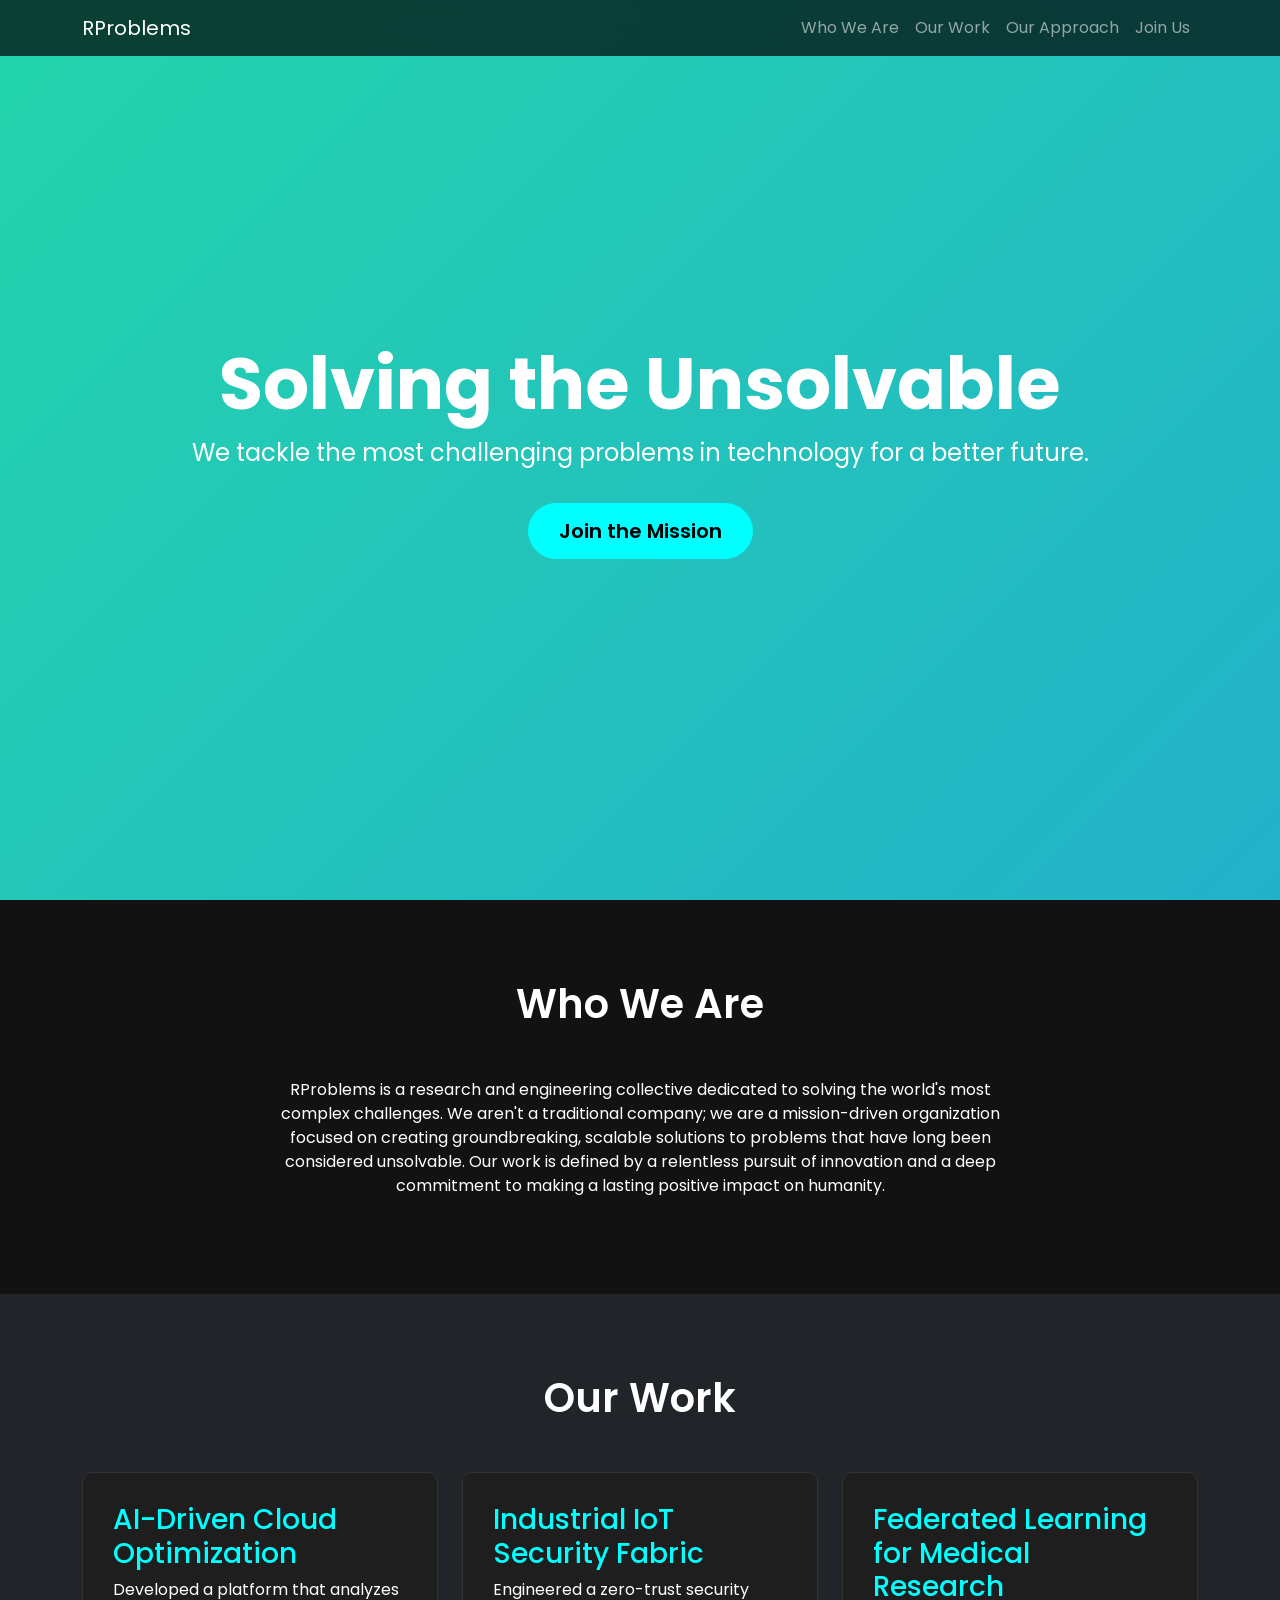
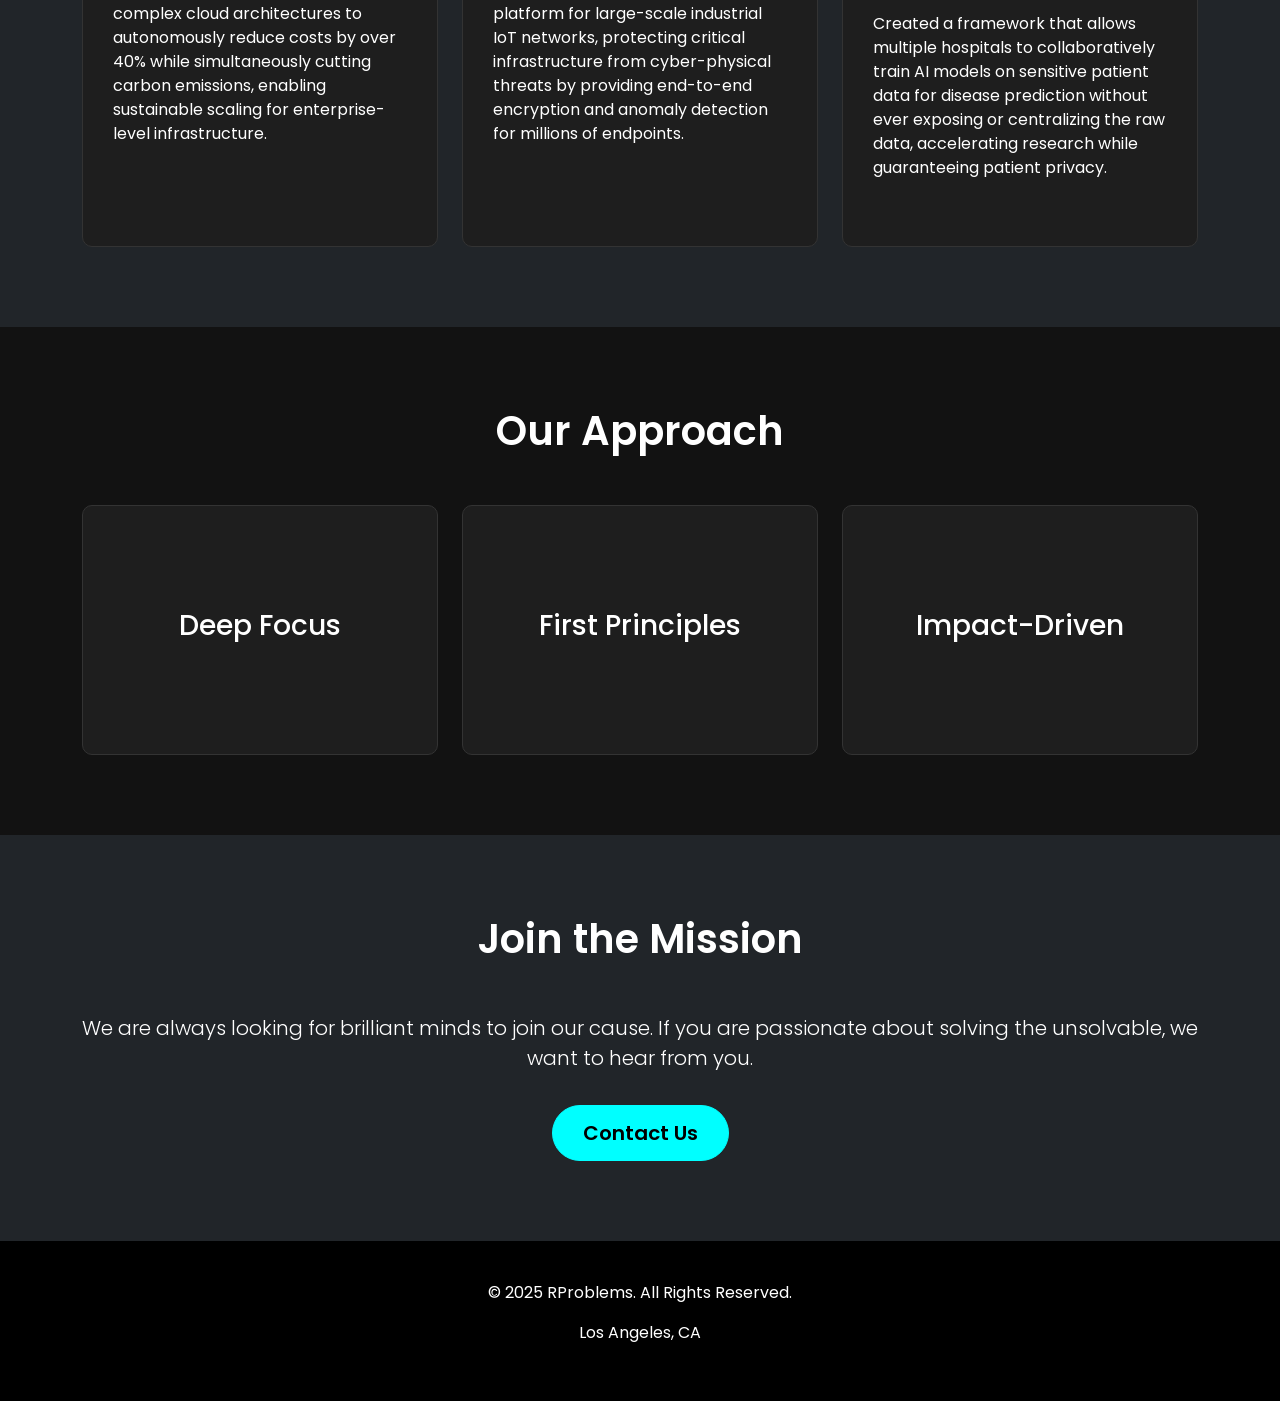
==== index.html @ 7037267c "Update project showcase on homepage with new AI-driven initiatives, replacing previous entries with " ====
<!DOCTYPE html>
<html lang="en">
<head>
    <meta charset="UTF-8">
    <meta name="viewport" content="width=device-width, initial-scale=1.0">
    <title>RProblems - Solving the Unsolvable</title>
    <link href="https://cdn.jsdelivr.net/npm/bootstrap@5.3.0/dist/css/bootstrap.min.css" rel="stylesheet">
    <link href="https://fonts.googleapis.com/css2?family=Poppins:wght@400;600;700&display=swap" rel="stylesheet">
    <style>
        body {
            font-family: 'Poppins', sans-serif;
            background-color: #121212;
            color: #ffffff;
        }
        .navbar {
            background-color: rgba(0, 0, 0, 0.7);
            backdrop-filter: blur(10px);
        }
        .hero {
            background: linear-gradient(-45deg, #ee7752, #e73c7e, #23a6d5, #23d5ab);
            background-size: 400% 400%;
            animation: gradient 15s ease infinite;
            height: 100vh;
            display: flex;
            align-items: center;
            justify-content: center;
            text-align: center;
        }
        .hero h1 {
            font-size: 4.5rem;
            font-weight: 700;
        }
        .hero p {
            font-size: 1.5rem;
        }
        .section {
            padding: 80px 0;
            opacity: 0;
            transform: translateY(50px);
            transition: opacity 0.6s ease-out, transform 0.6s ease-out;
        }
        .section.visible {
            opacity: 1;
            transform: translateY(0);
        }
        .section-title {
            text-align: center;
            margin-bottom: 50px;
            font-size: 2.5rem;
            font-weight: 600;
        }
        .flip-card {
            background-color: transparent;
            perspective: 1000px;
            height: 250px;
        }
        .flip-card-inner {
            position: relative;
            width: 100%;
            height: 100%;
            text-align: center;
            transition: transform 0.6s;
            transform-style: preserve-3d;
        }
        .flip-card:hover .flip-card-inner {
            transform: rotateY(180deg);
        }
        .flip-card-front,
        .flip-card-back {
            position: absolute;
            width: 100%;
            height: 100%;
            -webkit-backface-visibility: hidden;
            backface-visibility: hidden;
            display: flex;
            flex-direction: column;
            justify-content: center;
            align-items: center;
            padding: 20px;
            border-radius: 10px;
        }
        .flip-card-front {
            background-color: #1e1e1e;
            border: 1px solid #333;
        }
        .flip-card-back {
            background-color: #00ffff;
            color: #000;
            transform: rotateY(180deg);
        }
        .project-card {
            background-color: #1e1e1e;
            border: 1px solid #333;
            padding: 30px;
            border-radius: 10px;
            margin-bottom: 20px;
        }
        .project-card h3 {
            color: #00ffff;
        }
        .btn-primary {
            background-color: #00ffff;
            border-color: #00ffff;
            color: #000;
            font-weight: 600;
            padding: 12px 30px;
            border-radius: 50px;
            transition: all 0.3s ease;
        }
        .btn-primary:hover {
            background-color: #00cccc;
            border-color: #00cccc;
            transform: scale(1.05);
        }
        .footer {
            background-color: #000000;
            padding: 40px 0;
            text-align: center;
        }
        @keyframes gradient {
            0% { background-position: 0% 50%; }
            50% { background-position: 100% 50%; }
            100% { background-position: 0% 50%; }
        }
    </style>
</head>
<body>

    <nav class="navbar navbar-expand-lg navbar-dark fixed-top">
        <div class="container">
            <a class="navbar-brand" href="#">RProblems</a>
            <button class="navbar-toggler" type="button" data-bs-toggle="collapse" data-bs-target="#navbarNav">
                <span class="navbar-toggler-icon"></span>
            </button>
            <div class="collapse navbar-collapse" id="navbarNav">
                <ul class="navbar-nav ms-auto">
                    <li class="nav-item"><a class="nav-link" href="#about">Who We Are</a></li>
                    <li class="nav-item"><a class="nav-link" href="#work">Our Work</a></li>
                    <li class="nav-item"><a class="nav-link" href="#approach">Our Approach</a></li>
                    <li class="nav-item"><a class="nav-link" href="#contact">Join Us</a></li>
                </ul>
            </div>
        </div>
    </nav>

    <header class="hero" id="home">
        <div class="container">
            <h1>Solving the Unsolvable</h1>
            <p>We tackle the most challenging problems in technology for a better future.</p>
            <a href="#contact" class="btn btn-primary btn-lg mt-3">Join the Mission</a>
        </div>
    </header>

    <section id="about" class="section">
        <div class="container">
            <h2 class="section-title">Who We Are</h2>
            <div class="row">
                <div class="col-md-8 mx-auto text-center">
                    <p>RProblems is a research and engineering collective dedicated to solving the world's most complex challenges. We aren't a traditional company; we are a mission-driven organization focused on creating groundbreaking, scalable solutions to problems that have long been considered unsolvable. Our work is defined by a relentless pursuit of innovation and a deep commitment to making a lasting positive impact on humanity.</p>
                </div>
            </div>
        </div>
    </section>

    <section id="work" class="section bg-dark">
        <div class="container">
            <h2 class="section-title">Our Work</h2>
            <div class="row">
                <div class="col-md-4">
                    <div class="project-card h-100">
                        <h3>AI-Driven Cloud Optimization</h3>
                        <p>Developed a platform that analyzes complex cloud architectures to autonomously reduce costs by over 40% while simultaneously cutting carbon emissions, enabling sustainable scaling for enterprise-level infrastructure.</p>
                    </div>
                </div>
                <div class="col-md-4">
                    <div class="project-card h-100">
                        <h3>Industrial IoT Security Fabric</h3>
                        <p>Engineered a zero-trust security platform for large-scale industrial IoT networks, protecting critical infrastructure from cyber-physical threats by providing end-to-end encryption and anomaly detection for millions of endpoints.</p>
                    </div>
                </div>
                <div class="col-md-4">
                    <div class="project-card h-100">
                        <h3>Federated Learning for Medical Research</h3>
                        <p>Created a framework that allows multiple hospitals to collaboratively train AI models on sensitive patient data for disease prediction without ever exposing or centralizing the raw data, accelerating research while guaranteeing patient privacy.</p>
                    </div>
                </div>
            </div>
        </div>
    </section>

    <section id="approach" class="section">
        <div class="container">
            <h2 class="section-title">Our Approach</h2>
            <div class="row text-center">
                <div class="col-md-4">
                    <div class="flip-card">
                        <div class="flip-card-inner">
                            <div class="flip-card-front">
                                <h3>Deep Focus</h3>
                            </div>
                            <div class="flip-card-back">
                                <p>We dive deep into a single, complex problem at a time, dedicating our full attention and resources to finding a solution.</p>
                            </div>
                        </div>
                    </div>
                </div>
                <div class="col-md-4">
                    <div class="flip-card">
                        <div class="flip-card-inner">
                            <div class="flip-card-front">
                                <h3>First Principles</h3>
                            </div>
                            <div class="flip-card-back">
                                <p>We deconstruct problems to their fundamental truths and re-examine them from the ground up, enabling radical new solutions.</p>
                            </div>
                        </div>
                    </div>
                </div>
                <div class="col-md-4">
                    <div class="flip-card">
                        <div class="flip-card-inner">
                            <div class="flip-card-front">
                                <h3>Impact-Driven</h3>
                            </div>
                            <div class="flip-card-back">
                                <p>Our success is measured by the impact we have. We are committed to creating technologies that will shape the future for the better.</p>
                            </div>
                        </div>
                    </div>
                </div>
            </div>
        </div>
    </section>

    <section id="contact" class="section bg-dark">
        <div class="container text-center">
            <h2 class="section-title">Join the Mission</h2>
            <p class="lead">We are always looking for brilliant minds to join our cause. If you are passionate about solving the unsolvable, we want to hear from you.</p>
            <a href="mailto:mission@rproblems.com" class="btn btn-primary btn-lg mt-3">Contact Us</a>
        </div>
    </section>

    <footer class="footer">
        <div class="container">
            <p>&copy; 2025 RProblems. All Rights Reserved.</p>
            <p>Los Angeles, CA</p>
        </div>
    </footer>

    <script src="https://cdn.jsdelivr.net/npm/bootstrap@5.3.0/dist/js/bootstrap.bundle.min.js"></script>
    <script>
        const sections = document.querySelectorAll('.section');
        const observer = new IntersectionObserver(entries => {
            entries.forEach(entry => {
                if (entry.isIntersecting) {
                    entry.target.classList.add('visible');
                }
            });
        }, { threshold: 0.1 });
        sections.forEach(section => {
            observer.observe(section);
        });
    </script>
</body>
</html>
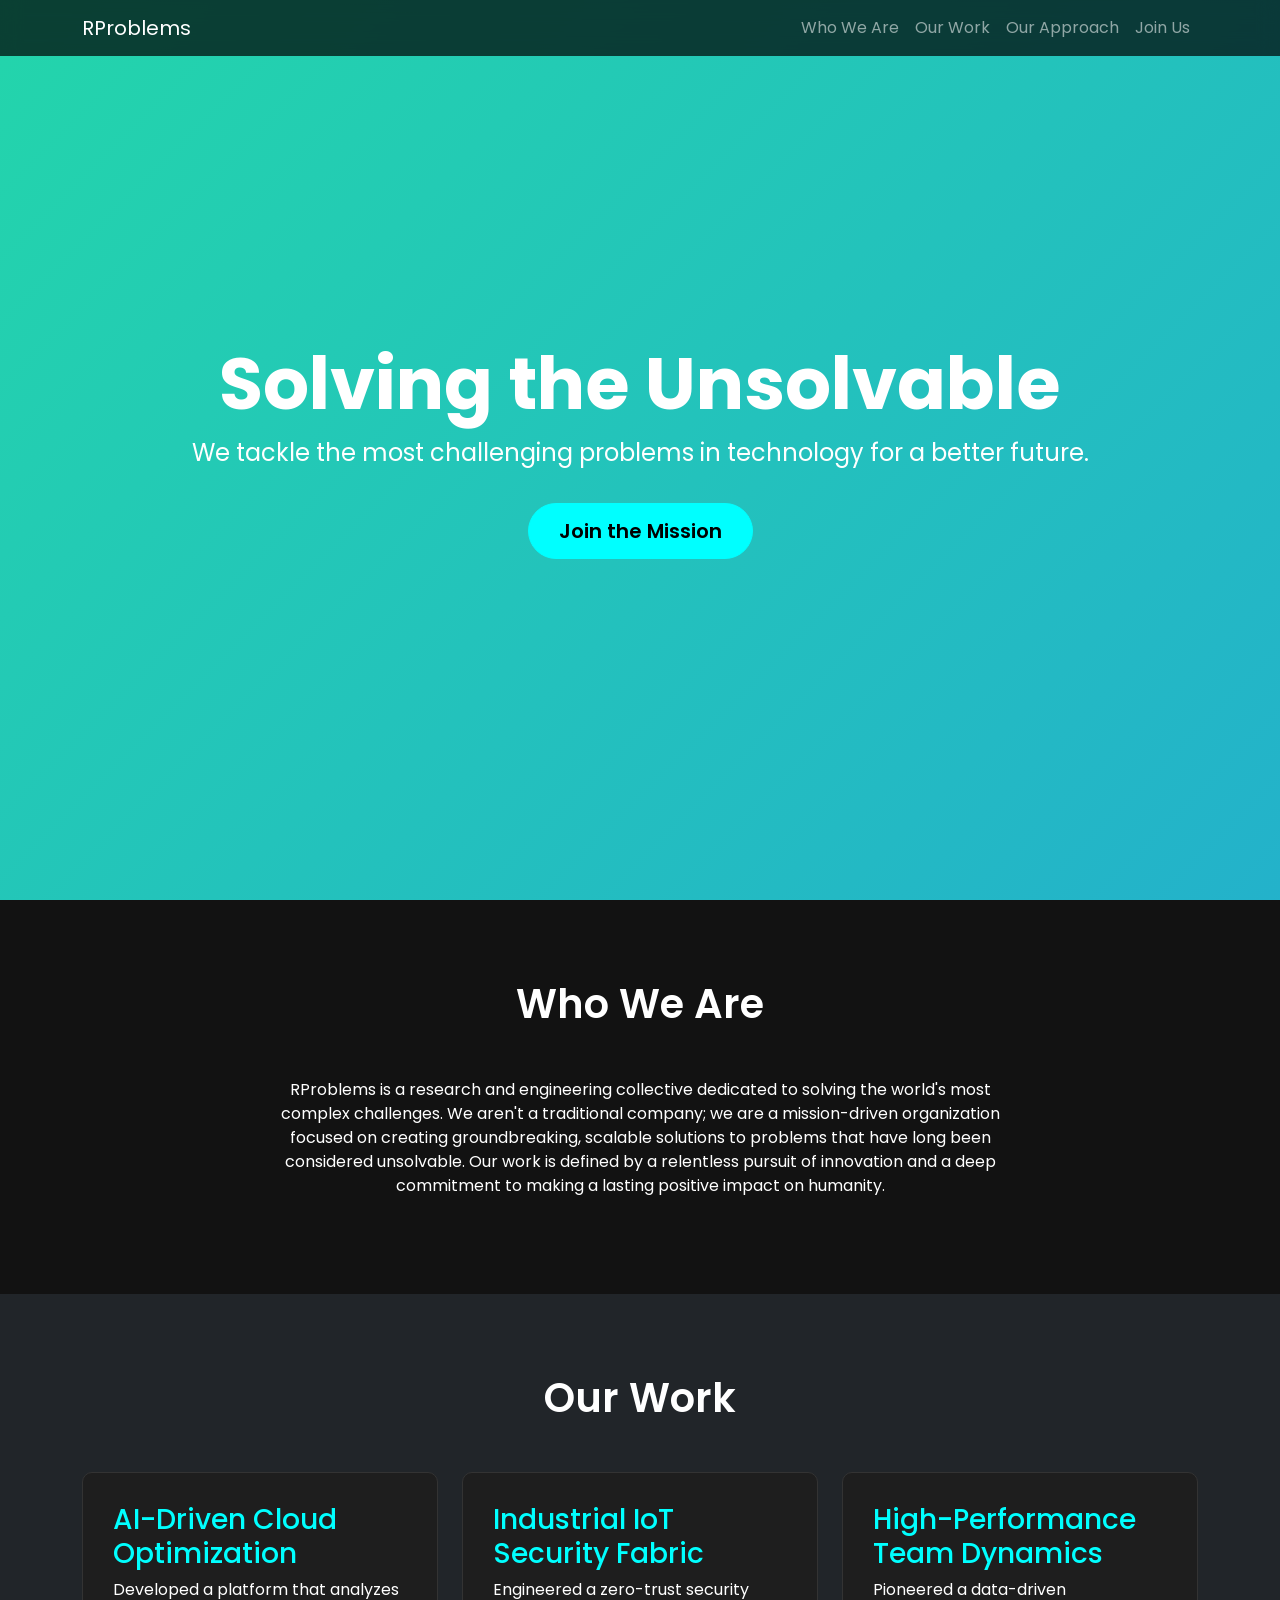
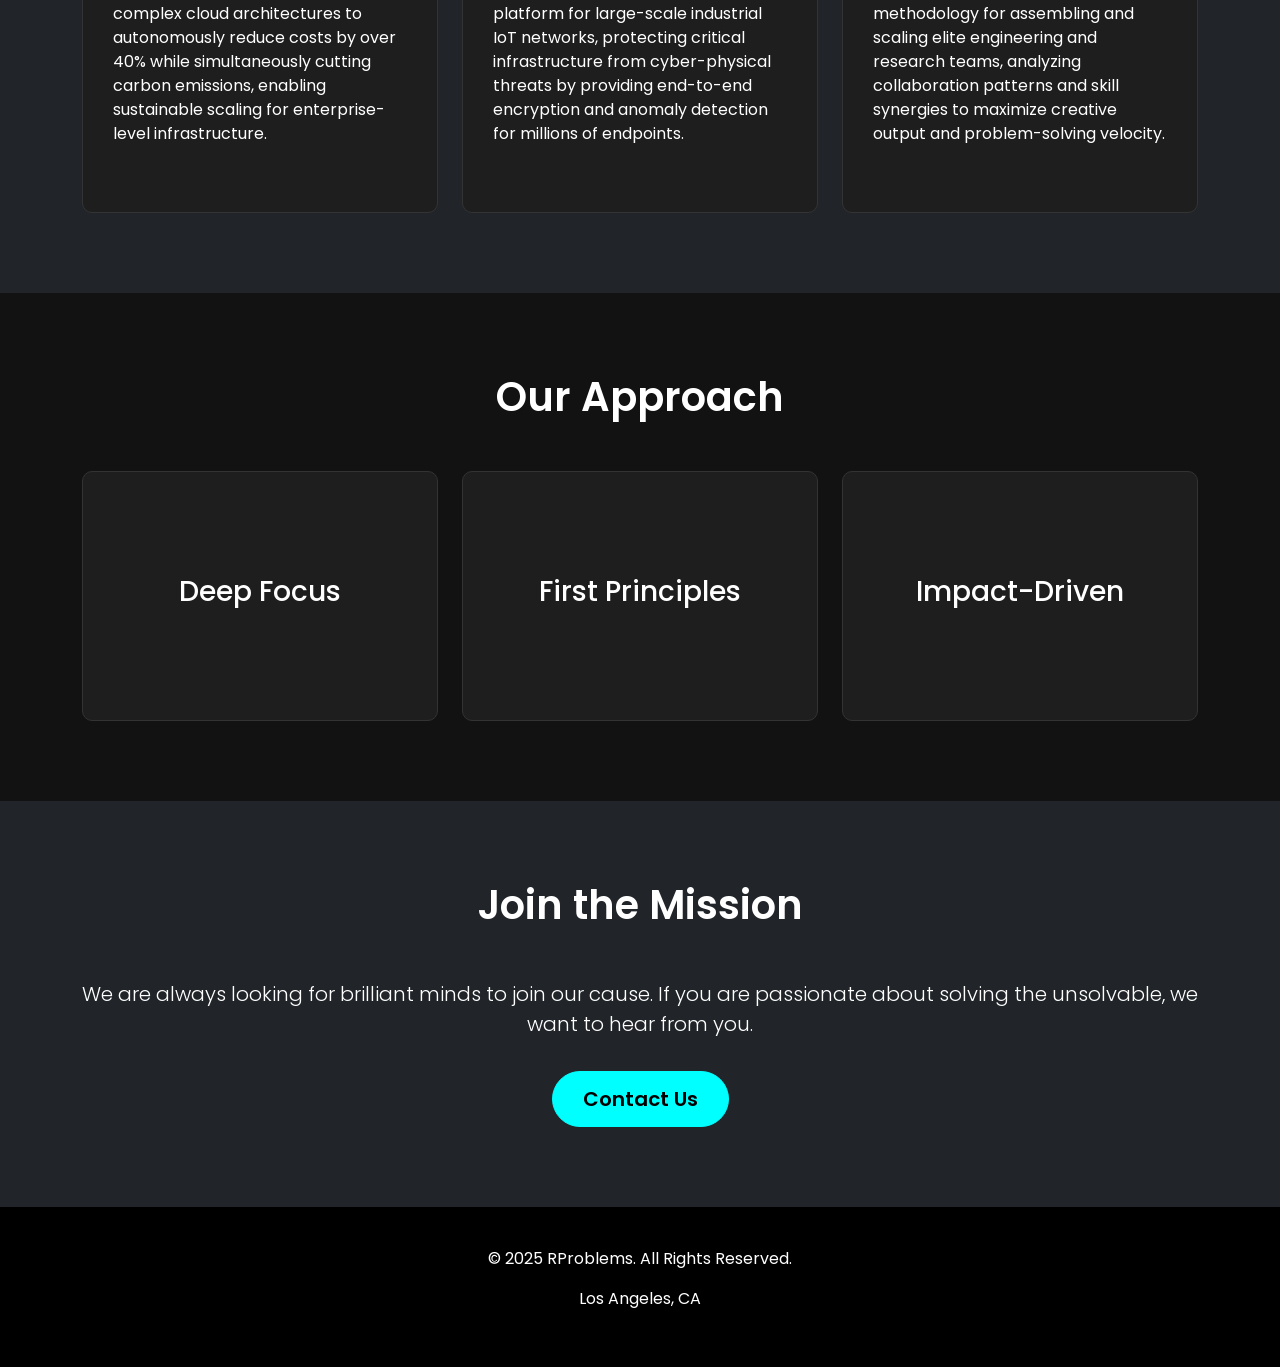
==== commit 29af473b: "Enhance mobile responsiveness of the homepage with new media queries and update project showcase to " ====
--- a/index.html
+++ b/index.html
@@ -122,6 +122,24 @@
             50% { background-position: 100% 50%; }
             100% { background-position: 0% 50%; }
         }
+        @media (max-width: 768px) {
+            .hero {
+                height: auto;
+                padding: 100px 0;
+            }
+            .hero h1 {
+                font-size: 2.8rem;
+            }
+            .hero p {
+                font-size: 1.2rem;
+            }
+            .section {
+                padding: 60px 0;
+            }
+            .flip-card {
+                margin-bottom: 30px;
+            }
+        }
     </style>
 </head>
 <body>
@@ -180,8 +198,8 @@
                 </div>
                 <div class="col-md-4">
                     <div class="project-card h-100">
-                        <h3>Federated Learning for Medical Research</h3>
-                        <p>Created a framework that allows multiple hospitals to collaboratively train AI models on sensitive patient data for disease prediction without ever exposing or centralizing the raw data, accelerating research while guaranteeing patient privacy.</p>
+                        <h3>High-Performance Team Dynamics</h3>
+                        <p>Pioneered a data-driven methodology for assembling and scaling elite engineering and research teams, analyzing collaboration patterns and skill synergies to maximize creative output and problem-solving velocity.</p>
                     </div>
                 </div>
             </div>
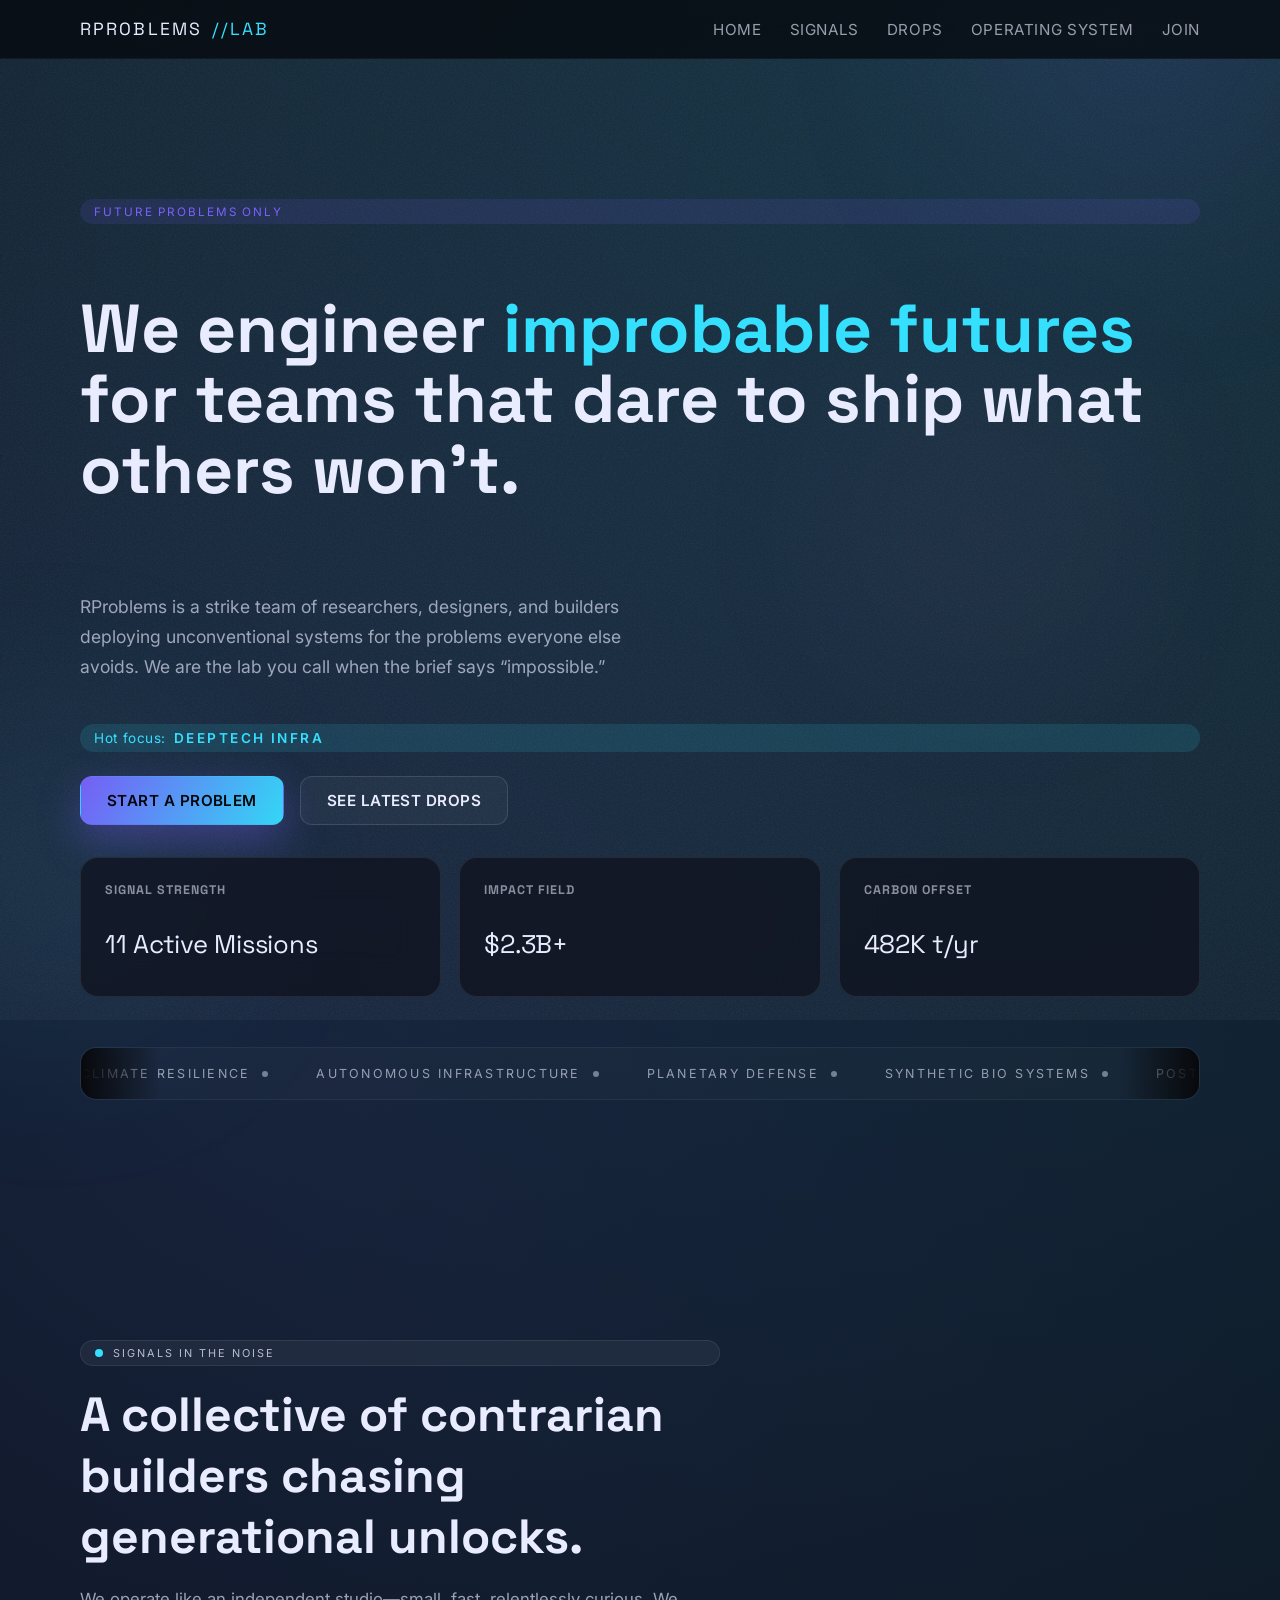
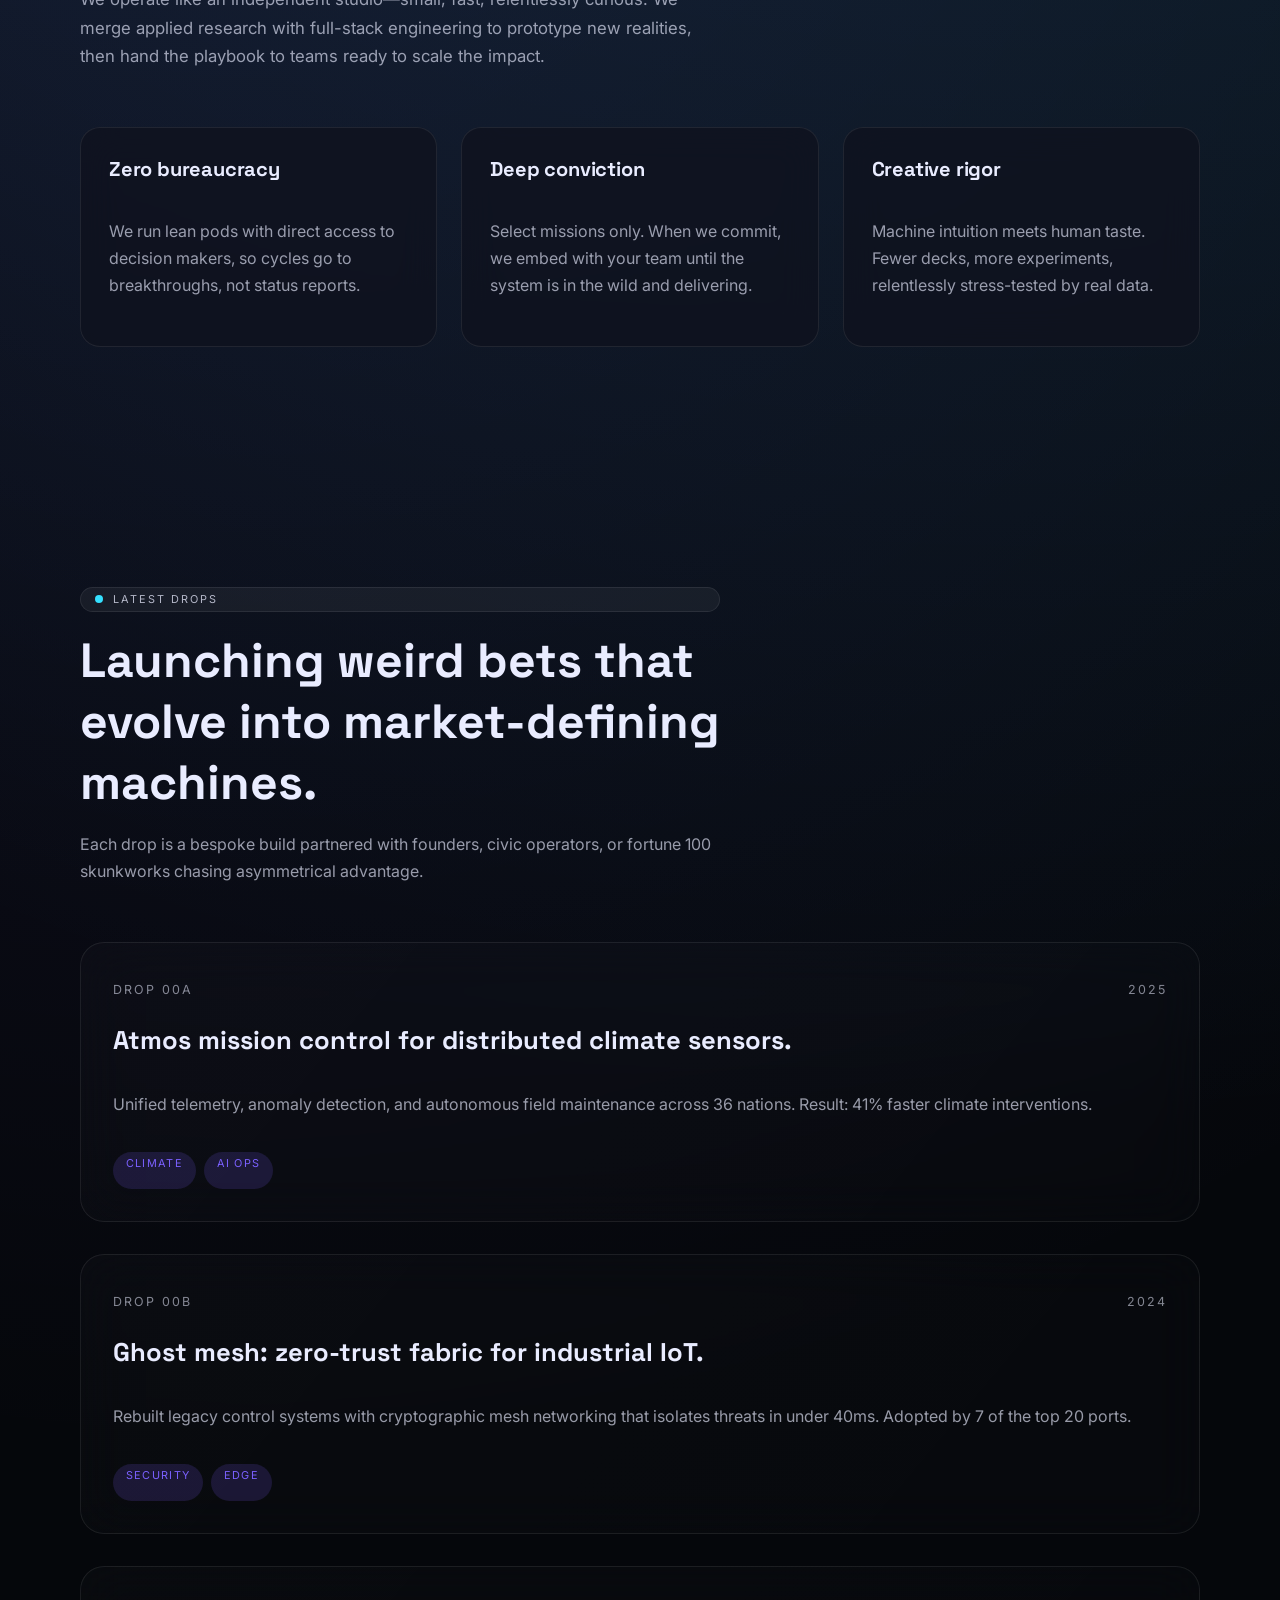
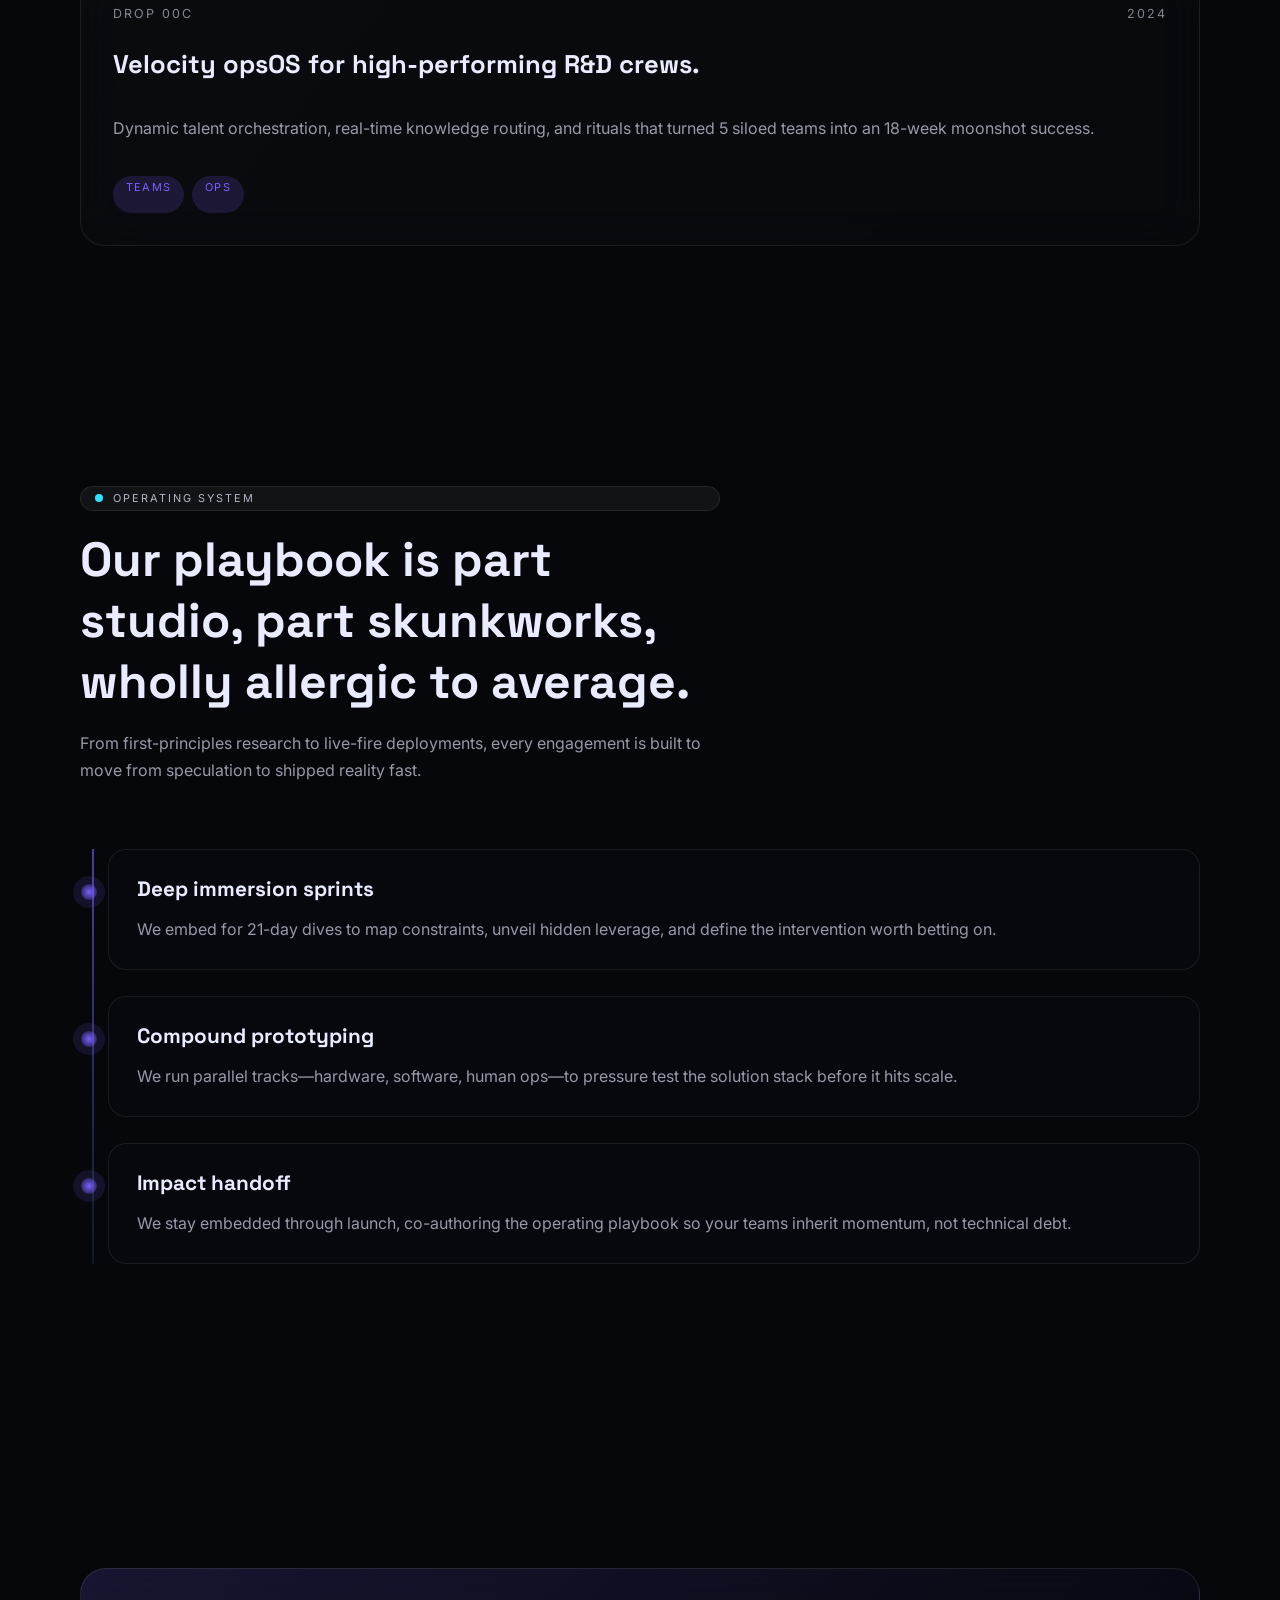
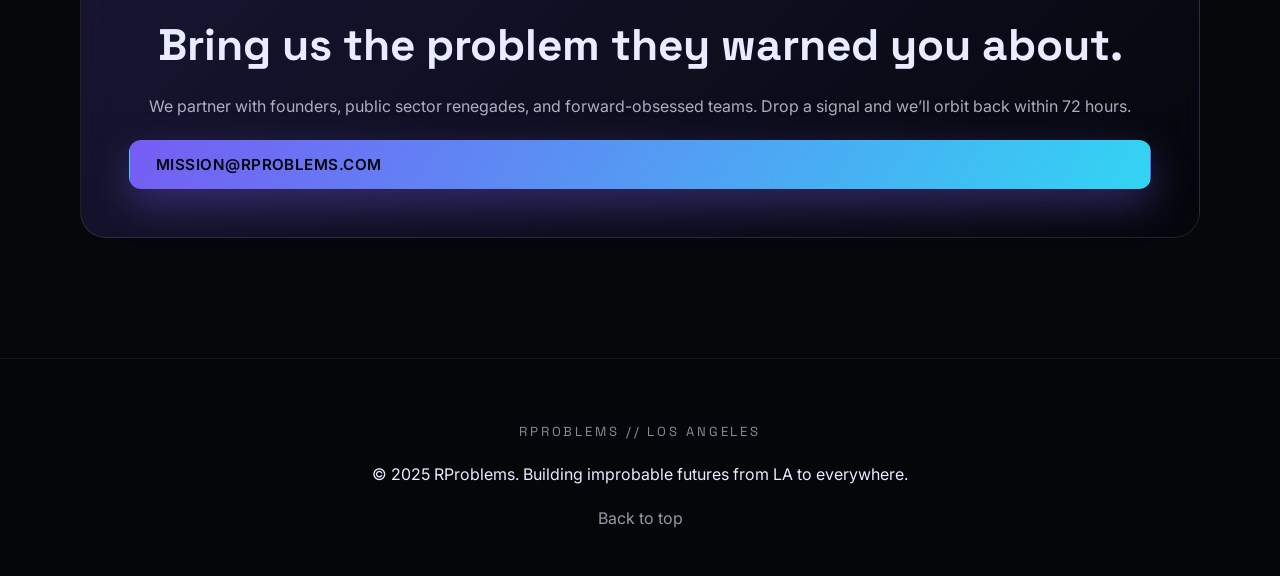
==== commit cc0dd6d3: ":rocket: :rocket: :rocket:" ====
--- a/index.html
+++ b/index.html
@@ -3,281 +3,961 @@
 <head>
     <meta charset="UTF-8">
     <meta name="viewport" content="width=device-width, initial-scale=1.0">
-    <title>RProblems - Solving the Unsolvable</title>
-    <link href="https://cdn.jsdelivr.net/npm/bootstrap@5.3.0/dist/css/bootstrap.min.css" rel="stylesheet">
-    <link href="https://fonts.googleapis.com/css2?family=Poppins:wght@400;600;700&display=swap" rel="stylesheet">
+    <title>RProblems // Future Lab</title>
+    <meta name="theme-color" content="#08090c">
+    <link rel="preconnect" href="https://fonts.googleapis.com">
+    <link rel="preconnect" href="https://fonts.gstatic.com" crossorigin>
+    <link href="https://fonts.googleapis.com/css2?family=Inter:wght@300;400;500;600&family=Space+Grotesk:wght@500;600;700&display=swap" rel="stylesheet">
     <style>
+        :root {
+            --bg: #05070b;
+            --bg-alt: #08090c;
+            --surface: rgba(15, 18, 30, 0.75);
+            --surface-strong: rgba(18, 21, 35, 0.92);
+            --border: rgba(255, 255, 255, 0.08);
+            --accent: #7b61ff;
+            --accent-soft: rgba(123, 97, 255, 0.12);
+            --accent-2: #35e0ff;
+            --accent-3: #ff6bcb;
+            --text: #e9ecff;
+            --text-dim: rgba(233, 236, 255, 0.64);
+            --noise: url("data:image/svg+xml,%3Csvg xmlns='http://www.w3.org/2000/svg' width='200' height='200' viewBox='0 0 200 200'%3E%3Cfilter id='noiseFilter'%3E%3CfeTurbulence type='fractalNoise' baseFrequency='0.65' numOctaves='3' stitchTiles='stitch'/%3E%3C/filter%3E%3Crect width='100%25' height='100%25' filter='url(%23noiseFilter)' opacity='0.08'/%3E%3C/svg%3E");
+        }
+
+        * {
+            box-sizing: border-box;
+        }
+
         body {
-            font-family: 'Poppins', sans-serif;
-            background-color: #121212;
-            color: #ffffff;
-        }
-        .navbar {
-            background-color: rgba(0, 0, 0, 0.7);
-            backdrop-filter: blur(10px);
-        }
+            margin: 0;
+            font-family: 'Inter', system-ui, -apple-system, BlinkMacSystemFont, sans-serif;
+            background: radial-gradient(circle at 20% 20%, rgba(123, 97, 255, 0.12), transparent 45%),
+                        radial-gradient(circle at 80% 0%, rgba(53, 224, 255, 0.18), transparent 50%),
+                        var(--bg);
+            color: var(--text);
+            min-height: 100vh;
+            position: relative;
+            overflow-x: hidden;
+        }
+
+        body::before {
+            content: '';
+            position: fixed;
+            inset: -120px;
+            background: var(--noise);
+            pointer-events: none;
+            mix-blend-mode: screen;
+            z-index: -1;
+        }
+
+        .ambient {
+            position: fixed;
+            filter: blur(120px);
+            opacity: 0.6;
+            z-index: -2;
+        }
+
+        .ambient:nth-child(1) {
+            width: 40vw;
+            height: 40vw;
+            background: radial-gradient(circle, rgba(123, 97, 255, 0.4), transparent 60%);
+            top: -18vw;
+            right: -10vw;
+        }
+
+        .ambient:nth-child(2) {
+            width: 32vw;
+            height: 32vw;
+            background: radial-gradient(circle, rgba(53, 224, 255, 0.35), transparent 60%);
+            bottom: -14vw;
+            left: -12vw;
+        }
+
+        .ambient:nth-child(3) {
+            width: 26vw;
+            height: 26vw;
+            background: radial-gradient(circle, rgba(255, 107, 203, 0.28), transparent 60%);
+            top: 40vh;
+            right: 10vw;
+        }
+
+        a {
+            color: inherit;
+            text-decoration: none;
+        }
+
+        .container {
+            width: min(1120px, 92%);
+            margin: 0 auto;
+        }
+
+        .nav {
+            position: sticky;
+            top: 0;
+            z-index: 20;
+            backdrop-filter: blur(24px);
+            background: rgba(5, 7, 11, 0.75);
+            border-bottom: 1px solid rgba(255, 255, 255, 0.04);
+        }
+
+        .nav-inner {
+            display: flex;
+            align-items: center;
+            justify-content: space-between;
+            gap: 16px;
+            padding: 18px 0;
+        }
+
+        .nav-brand {
+            font-family: 'Space Grotesk', sans-serif;
+            font-size: 1.1rem;
+            letter-spacing: 0.12em;
+            text-transform: uppercase;
+            display: flex;
+            align-items: center;
+            gap: 0.6rem;
+        }
+
+        .nav-brand span {
+            color: var(--accent-2);
+        }
+
+        .nav-menu {
+            display: flex;
+            align-items: center;
+            gap: 28px;
+        }
+
+        .nav-link {
+            font-size: 0.95rem;
+            color: var(--text-dim);
+            letter-spacing: 0.04em;
+            text-transform: uppercase;
+            transition: color 0.3s ease;
+        }
+
+        .nav-link:hover {
+            color: var(--text);
+        }
+
+        .nav-toggle {
+            display: none;
+            width: 42px;
+            height: 42px;
+            border: 1px solid rgba(255, 255, 255, 0.08);
+            background: radial-gradient(circle at top, rgba(123, 97, 255, 0.25), rgba(5, 7, 11, 0.85));
+            border-radius: 12px;
+            color: var(--text);
+            align-items: center;
+            justify-content: center;
+            cursor: pointer;
+        }
+
+        .chip {
+            display: inline-flex;
+            align-items: center;
+            gap: 6px;
+            border-radius: 999px;
+            padding: 0.35rem 0.9rem;
+            background: rgba(123, 97, 255, 0.12);
+            color: var(--accent);
+            text-transform: uppercase;
+            font-size: 0.73rem;
+            letter-spacing: 0.16em;
+        }
+
         .hero {
-            background: linear-gradient(-45deg, #ee7752, #e73c7e, #23a6d5, #23d5ab);
-            background-size: 400% 400%;
-            animation: gradient 15s ease infinite;
-            height: 100vh;
+            padding: 140px 0 120px;
+            position: relative;
+        }
+
+        .hero-grid {
+            display: grid;
+            grid-template-columns: minmax(0, 1fr);
+            gap: 32px;
+        }
+
+        .hero-primary {
+            display: grid;
+            gap: 24px;
+        }
+
+        .hero-title {
+            font-family: 'Space Grotesk', sans-serif;
+            font-size: clamp(2.8rem, 3.8vw + 1.2rem, 5rem);
+            font-weight: 700;
+            line-height: 1.04;
+        }
+
+        .hero-title span {
+            color: var(--accent-2);
+        }
+
+        .hero-subtitle {
+            font-size: 1.1rem;
+            max-width: 560px;
+            color: var(--text-dim);
+            line-height: 1.7;
+        }
+
+        .hero-dynamic {
+            display: inline-flex;
+            align-items: center;
+            gap: 0.5rem;
+            padding: 0.4rem 0.9rem;
+            border-radius: 999px;
+            background: rgba(53, 224, 255, 0.12);
+            color: var(--accent-2);
+            font-size: 0.85rem;
+            letter-spacing: 0.04em;
+        }
+
+        #hero-rotate {
+            font-weight: 600;
+            text-transform: uppercase;
+            letter-spacing: 0.18em;
+            transition: opacity 0.32s ease;
+        }
+
+        .hero-cta {
             display: flex;
             align-items: center;
-            justify-content: center;
+            gap: 16px;
+            flex-wrap: wrap;
+        }
+
+        .btn {
+            display: inline-flex;
+            align-items: center;
+            gap: 10px;
+            border-radius: 12px;
+            padding: 14px 26px;
+            font-size: 0.95rem;
+            font-weight: 600;
+            letter-spacing: 0.03em;
+            transition: transform 0.3s ease, box-shadow 0.3s ease, border-color 0.3s ease, background 0.3s ease;
+            border: 1px solid transparent;
+            cursor: pointer;
+            text-transform: uppercase;
+        }
+
+        .btn-primary {
+            background: linear-gradient(120deg, rgba(123, 97, 255, 0.95), rgba(53, 224, 255, 0.95));
+            color: #05070b;
+            box-shadow: 0 15px 40px rgba(123, 97, 255, 0.35);
+        }
+
+        .btn-primary:hover {
+            transform: translateY(-2px) scale(1.01);
+            box-shadow: 0 22px 46px rgba(123, 97, 255, 0.45);
+        }
+
+        .btn-ghost {
+            background: rgba(255, 255, 255, 0.04);
+            border-color: rgba(255, 255, 255, 0.12);
+            color: var(--text);
+        }
+
+        .btn-ghost:hover {
+            border-color: rgba(53, 224, 255, 0.6);
+            color: var(--accent-2);
+            transform: translateY(-1px);
+        }
+
+        .hero-meta {
+            display: grid;
+            grid-template-columns: repeat(auto-fit, minmax(180px, 1fr));
+            gap: 18px;
+        }
+
+        .hero-card {
+            background: var(--surface);
+            border: 1px solid var(--border);
+            padding: 24px;
+            border-radius: 18px;
+            backdrop-filter: blur(20px);
+            min-height: 140px;
+            display: grid;
+            gap: 18px;
+            transition: transform 0.35s ease, border-color 0.35s ease;
+        }
+
+        .hero-card:hover {
+            transform: translateY(-6px);
+            border-color: rgba(123, 97, 255, 0.45);
+        }
+
+        .hero-card h4 {
+            margin: 0;
+            font-family: 'Space Grotesk', sans-serif;
+            letter-spacing: 0.08em;
+            text-transform: uppercase;
+            font-size: 0.78rem;
+            color: rgba(233, 236, 255, 0.56);
+        }
+
+        .hero-card p {
+            margin: 0;
+            font-size: 1.6rem;
+            font-family: 'Space Grotesk', sans-serif;
+            color: var(--text);
+            letter-spacing: -0.01em;
+        }
+
+        .ticker {
+            margin-top: 50px;
+            border-radius: 16px;
+            border: 1px solid rgba(255, 255, 255, 0.05);
+            overflow: hidden;
+            position: relative;
+            background: rgba(255, 255, 255, 0.02);
+        }
+
+        .ticker::before,
+        .ticker::after {
+            content: '';
+            position: absolute;
+            top: 0;
+            bottom: 0;
+            width: 80px;
+            z-index: 2;
+        }
+
+        .ticker::before {
+            left: 0;
+            background: linear-gradient(90deg, var(--bg-alt), rgba(8, 9, 12, 0));
+        }
+
+        .ticker::after {
+            right: 0;
+            background: linear-gradient(-90deg, var(--bg-alt), rgba(8, 9, 12, 0));
+        }
+
+        .ticker-track {
+            display: flex;
+            gap: 48px;
+            width: max-content;
+            padding: 18px 0;
+            animation: ticker 26s linear infinite;
+        }
+
+        .ticker-item {
+            display: inline-flex;
+            align-items: center;
+            gap: 12px;
+            text-transform: uppercase;
+            letter-spacing: 0.18em;
+            font-size: 0.78rem;
+            color: rgba(233, 236, 255, 0.6);
+        }
+
+        .ticker-item span {
+            width: 6px;
+            height: 6px;
+            border-radius: 50%;
+            background: rgba(233, 236, 255, 0.45);
+        }
+
+        section {
+            padding: 120px 0;
+            position: relative;
+        }
+
+        .section-header {
+            max-width: 640px;
+            display: grid;
+            gap: 18px;
+        }
+
+        .section-header h2 {
+            font-family: 'Space Grotesk', sans-serif;
+            font-size: clamp(2rem, 2.5vw + 1rem, 3.1rem);
+            margin: 0;
+        }
+
+        .section-header p {
+            margin: 0;
+            color: var(--text-dim);
+            line-height: 1.7;
+        }
+
+        .grid {
+            display: grid;
+            gap: 24px;
+            margin-top: 56px;
+        }
+
+        .grid-3 {
+            grid-template-columns: repeat(auto-fit, minmax(220px, 1fr));
+        }
+
+        .glass-card {
+            background: var(--surface);
+            border: 1px solid var(--border);
+            border-radius: 20px;
+            padding: 28px;
+            display: grid;
+            gap: 18px;
+            min-height: 220px;
+            transition: transform 0.3s ease, border-color 0.3s ease, background 0.3s ease;
+            backdrop-filter: blur(18px);
+            position: relative;
+            overflow: hidden;
+        }
+
+        .glass-card::after {
+            content: '';
+            position: absolute;
+            inset: 0;
+            background: radial-gradient(circle at top right, rgba(123, 97, 255, 0.22), transparent 55%);
+            opacity: 0;
+            transition: opacity 0.35s ease;
+        }
+
+        .glass-card:hover {
+            transform: translateY(-8px);
+            border-color: rgba(123, 97, 255, 0.45);
+            background: var(--surface-strong);
+        }
+
+        .glass-card:hover::after {
+            opacity: 1;
+        }
+
+        .card-title {
+            font-family: 'Space Grotesk', sans-serif;
+            font-size: 1.25rem;
+            margin: 0;
+            letter-spacing: -0.01em;
+        }
+
+        .card-body {
+            color: var(--text-dim);
+            line-height: 1.7;
+            margin: 0;
+        }
+
+        .pill {
+            display: inline-flex;
+            align-items: center;
+            gap: 10px;
+            background: rgba(255, 255, 255, 0.05);
+            border: 1px solid rgba(255, 255, 255, 0.08);
+            border-radius: 999px;
+            padding: 0.3rem 0.9rem;
+            color: rgba(233, 236, 255, 0.75);
+            text-transform: uppercase;
+            font-size: 0.68rem;
+            letter-spacing: 0.18em;
+        }
+
+        .pill::before {
+            content: '';
+            width: 8px;
+            height: 8px;
+            border-radius: 50%;
+            background: var(--accent-2);
+        }
+
+        .signal-text {
+            font-size: 1.05rem;
+            line-height: 1.8;
+            color: var(--text-dim);
+        }
+
+        .drops-grid {
+            position: relative;
+            gap: 32px;
+        }
+
+        .drop-card {
+            padding: 32px;
+            border-radius: 24px;
+            border: 1px solid rgba(255, 255, 255, 0.08);
+            background: linear-gradient(130deg, rgba(255, 255, 255, 0.02), rgba(255, 255, 255, 0.01));
+            backdrop-filter: blur(24px);
+            display: grid;
+            gap: 20px;
+            min-height: 280px;
+            position: relative;
+            overflow: hidden;
+            transition: transform 0.35s ease, border-color 0.35s ease;
+        }
+
+        .drop-card::after {
+            content: '';
+            position: absolute;
+            inset: 0;
+            background: radial-gradient(circle at 80% 0%, rgba(53, 224, 255, 0.25), transparent 60%);
+            opacity: 0;
+            transition: opacity 0.35s ease;
+        }
+
+        .drop-card:hover {
+            transform: translateY(-10px);
+            border-color: rgba(53, 224, 255, 0.45);
+        }
+
+        .drop-card:hover::after {
+            opacity: 1;
+        }
+
+        .drop-meta {
+            display: flex;
+            align-items: center;
+            justify-content: space-between;
+            font-size: 0.78rem;
+            text-transform: uppercase;
+            letter-spacing: 0.16em;
+            color: rgba(233, 236, 255, 0.55);
+        }
+
+        .drop-title {
+            font-family: 'Space Grotesk', sans-serif;
+            font-size: 1.6rem;
+            margin: 0;
+        }
+
+        .drop-body {
+            margin: 0;
+            color: var(--text-dim);
+            line-height: 1.75;
+        }
+
+        .drop-tags {
+            display: flex;
+            flex-wrap: wrap;
+            gap: 8px;
+        }
+
+        .drop-tag {
+            background: rgba(123, 97, 255, 0.16);
+            color: var(--accent);
+            border-radius: 999px;
+            padding: 0.25rem 0.8rem;
+            font-size: 0.68rem;
+            letter-spacing: 0.12em;
+            text-transform: uppercase;
+        }
+
+        .os-wrapper {
+            margin-top: 64px;
+            display: grid;
+            gap: 32px;
+        }
+
+        .timeline {
+            position: relative;
+            padding-left: 28px;
+            display: grid;
+            gap: 26px;
+        }
+
+        .timeline::before {
+            content: '';
+            position: absolute;
+            left: 12px;
+            top: 0;
+            bottom: 0;
+            width: 2px;
+            background: linear-gradient(to bottom, rgba(123, 97, 255, 0.6), rgba(53, 224, 255, 0.1));
+        }
+
+        .timeline-item {
+            position: relative;
+            padding: 26px 28px;
+            border-radius: 18px;
+            border: 1px solid rgba(255, 255, 255, 0.08);
+            background: rgba(8, 10, 16, 0.72);
+            backdrop-filter: blur(20px);
+            display: grid;
+            gap: 14px;
+            transition: transform 0.3s ease, border-color 0.3s ease;
+        }
+
+        .timeline-item:hover {
+            transform: translateX(6px);
+            border-color: rgba(123, 97, 255, 0.42);
+        }
+
+        .timeline-item::before {
+            content: '';
+            position: absolute;
+            left: -28px;
+            top: 34px;
+            width: 16px;
+            height: 16px;
+            border-radius: 50%;
+            background: radial-gradient(circle, rgba(123, 97, 255, 1), rgba(123, 97, 255, 0.1));
+            box-shadow: 0 0 0 8px rgba(123, 97, 255, 0.12);
+        }
+
+        .timeline-item h3 {
+            margin: 0;
+            font-family: 'Space Grotesk', sans-serif;
+            font-size: 1.3rem;
+        }
+
+        .timeline-item p {
+            margin: 0;
+            color: var(--text-dim);
+            line-height: 1.7;
+        }
+
+        .contact-card {
+            margin-top: 64px;
+            border-radius: 26px;
+            border: 1px solid rgba(255, 255, 255, 0.1);
+            padding: clamp(28px, 6vw, 48px);
+            background: linear-gradient(135deg, rgba(123, 97, 255, 0.16), rgba(5, 7, 11, 0.92));
+            display: grid;
+            gap: 20px;
             text-align: center;
-        }
-        .hero h1 {
-            font-size: 4.5rem;
-            font-weight: 700;
-        }
-        .hero p {
-            font-size: 1.5rem;
-        }
-        .section {
-            padding: 80px 0;
+            backdrop-filter: blur(18px);
+        }
+
+        .contact-card h3 {
+            margin: 0;
+            font-family: 'Space Grotesk', sans-serif;
+            font-size: clamp(2rem, 2.2vw + 1rem, 3rem);
+        }
+
+        .contact-card p {
+            margin: 0;
+            color: rgba(233, 236, 255, 0.72);
+            line-height: 1.7;
+        }
+
+        .footer {
+            padding: 64px 0 48px;
+            border-top: 1px solid rgba(255, 255, 255, 0.06);
+            background: rgba(5, 7, 11, 0.85);
+        }
+
+        .footer-grid {
+            display: grid;
+            gap: 24px;
+            text-align: center;
+        }
+
+        .footer-brand {
+            font-family: 'Space Grotesk', sans-serif;
+            letter-spacing: 0.22em;
+            text-transform: uppercase;
+            font-size: 0.82rem;
+            color: rgba(233, 236, 255, 0.58);
+        }
+
+        .footer a {
+            color: rgba(233, 236, 255, 0.64);
+        }
+
+        .footer a:hover {
+            color: var(--accent-2);
+        }
+
+        .section-animate {
             opacity: 0;
-            transform: translateY(50px);
-            transition: opacity 0.6s ease-out, transform 0.6s ease-out;
-        }
-        .section.visible {
+            transform: translateY(40px);
+            transition: opacity 0.8s ease, transform 0.8s ease;
+        }
+
+        .section-animate.is-visible {
             opacity: 1;
             transform: translateY(0);
         }
-        .section-title {
-            text-align: center;
-            margin-bottom: 50px;
-            font-size: 2.5rem;
-            font-weight: 600;
-        }
-        .flip-card {
-            background-color: transparent;
-            perspective: 1000px;
-            height: 250px;
-        }
-        .flip-card-inner {
-            position: relative;
-            width: 100%;
-            height: 100%;
-            text-align: center;
-            transition: transform 0.6s;
-            transform-style: preserve-3d;
-        }
-        .flip-card:hover .flip-card-inner {
-            transform: rotateY(180deg);
-        }
-        .flip-card-front,
-        .flip-card-back {
-            position: absolute;
-            width: 100%;
-            height: 100%;
-            -webkit-backface-visibility: hidden;
-            backface-visibility: hidden;
-            display: flex;
-            flex-direction: column;
-            justify-content: center;
-            align-items: center;
-            padding: 20px;
-            border-radius: 10px;
-        }
-        .flip-card-front {
-            background-color: #1e1e1e;
-            border: 1px solid #333;
-        }
-        .flip-card-back {
-            background-color: #00ffff;
-            color: #000;
-            transform: rotateY(180deg);
-        }
-        .project-card {
-            background-color: #1e1e1e;
-            border: 1px solid #333;
-            padding: 30px;
-            border-radius: 10px;
-            margin-bottom: 20px;
-        }
-        .project-card h3 {
-            color: #00ffff;
-        }
-        .btn-primary {
-            background-color: #00ffff;
-            border-color: #00ffff;
-            color: #000;
-            font-weight: 600;
-            padding: 12px 30px;
-            border-radius: 50px;
-            transition: all 0.3s ease;
-        }
-        .btn-primary:hover {
-            background-color: #00cccc;
-            border-color: #00cccc;
-            transform: scale(1.05);
-        }
-        .footer {
-            background-color: #000000;
-            padding: 40px 0;
-            text-align: center;
-        }
-        @keyframes gradient {
-            0% { background-position: 0% 50%; }
-            50% { background-position: 100% 50%; }
-            100% { background-position: 0% 50%; }
-        }
-        @media (max-width: 768px) {
+
+        @keyframes ticker {
+            from {
+                transform: translateX(0);
+            }
+            to {
+                transform: translateX(-50%);
+            }
+        }
+
+        @media (max-width: 920px) {
+            .nav-menu {
+                position: absolute;
+                inset: 74px 0 auto 0;
+                background: rgba(5, 7, 11, 0.95);
+                display: grid;
+                padding: 18px;
+                gap: 18px;
+                border-bottom: 1px solid rgba(255, 255, 255, 0.05);
+                transform: translateY(-20px);
+                opacity: 0;
+                pointer-events: none;
+                transition: opacity 0.3s ease, transform 0.3s ease;
+            }
+
+            .nav-menu.open {
+                opacity: 1;
+                transform: translateY(0);
+                pointer-events: all;
+            }
+
+            .nav-toggle {
+                display: inline-flex;
+            }
+
             .hero {
-                height: auto;
+                padding: 120px 0 100px;
+            }
+        }
+
+        @media (max-width: 640px) {
+            .hero-meta {
+                grid-template-columns: 1fr;
+            }
+
+            section {
                 padding: 100px 0;
             }
-            .hero h1 {
-                font-size: 2.8rem;
-            }
-            .hero p {
-                font-size: 1.2rem;
-            }
-            .section {
-                padding: 60px 0;
-            }
-            .flip-card {
-                margin-bottom: 30px;
+
+            .ticker-track {
+                animation-duration: 18s;
             }
         }
     </style>
 </head>
 <body>
-
-    <nav class="navbar navbar-expand-lg navbar-dark fixed-top">
-        <div class="container">
-            <a class="navbar-brand" href="#">RProblems</a>
-            <button class="navbar-toggler" type="button" data-bs-toggle="collapse" data-bs-target="#navbarNav">
-                <span class="navbar-toggler-icon"></span>
+    <div class="ambient"></div>
+    <div class="ambient"></div>
+    <div class="ambient"></div>
+
+    <nav class="nav">
+        <div class="container nav-inner">
+            <a href="#home" class="nav-brand">RProblems <span>//Lab</span></a>
+            <button class="nav-toggle" type="button" aria-label="Toggle navigation" aria-expanded="false">
+                <svg width="20" height="20" viewBox="0 0 24 24" fill="none" stroke="currentColor" stroke-width="1.6" stroke-linecap="round" stroke-linejoin="round">
+                    <line x1="3" y1="6" x2="21" y2="6"></line>
+                    <line x1="7" y1="12" x2="21" y2="12"></line>
+                    <line x1="3" y1="18" x2="21" y2="18"></line>
+                </svg>
             </button>
-            <div class="collapse navbar-collapse" id="navbarNav">
-                <ul class="navbar-nav ms-auto">
-                    <li class="nav-item"><a class="nav-link" href="#about">Who We Are</a></li>
-                    <li class="nav-item"><a class="nav-link" href="#work">Our Work</a></li>
-                    <li class="nav-item"><a class="nav-link" href="#approach">Our Approach</a></li>
-                    <li class="nav-item"><a class="nav-link" href="#contact">Join Us</a></li>
-                </ul>
+            <div class="nav-menu" id="nav-menu">
+                <a class="nav-link" href="#home">Home</a>
+                <a class="nav-link" href="#signals">Signals</a>
+                <a class="nav-link" href="#drops">Drops</a>
+                <a class="nav-link" href="#os">Operating System</a>
+                <a class="nav-link" href="#contact">Join</a>
             </div>
         </div>
     </nav>
 
     <header class="hero" id="home">
-        <div class="container">
-            <h1>Solving the Unsolvable</h1>
-            <p>We tackle the most challenging problems in technology for a better future.</p>
-            <a href="#contact" class="btn btn-primary btn-lg mt-3">Join the Mission</a>
+        <div class="container hero-grid">
+            <div class="hero-primary section-animate">
+                <span class="chip">Future problems only</span>
+                <h1 class="hero-title">We engineer <span>improbable futures</span> for teams that dare to ship what others won’t.</h1>
+                <p class="hero-subtitle">RProblems is a strike team of researchers, designers, and builders deploying unconventional systems for the problems everyone else avoids. We are the lab you call when the brief says “impossible.”</p>
+                <div class="hero-dynamic">
+                    Hot focus:
+                    <span id="hero-rotate">Urban Systems</span>
+                </div>
+                <div class="hero-cta">
+                    <a class="btn btn-primary" href="#contact">Start a Problem</a>
+                    <a class="btn btn-ghost" href="#drops">See Latest Drops</a>
+                </div>
+            </div>
+
+            <div class="hero-meta section-animate">
+                <div class="hero-card">
+                    <h4>Signal Strength</h4>
+                    <p>11 Active Missions</p>
+                </div>
+                <div class="hero-card">
+                    <h4>Impact Field</h4>
+                    <p>$2.3B+</p>
+                </div>
+                <div class="hero-card">
+                    <h4>Carbon Offset</h4>
+                    <p>482K t/yr</p>
+                </div>
+            </div>
+        </div>
+
+        <div class="container ticker section-animate">
+            <div class="ticker-track">
+                <div class="ticker-item"> Climate Resilience <span></span></div>
+                <div class="ticker-item"> Autonomous Infrastructure <span></span></div>
+                <div class="ticker-item"> Planetary Defense <span></span></div>
+                <div class="ticker-item"> Synthetic Bio Systems <span></span></div>
+                <div class="ticker-item"> Post-Cloud Compute <span></span></div>
+                <div class="ticker-item"> Zero Trust Everything <span></span></div>
+                <div class="ticker-item"> High Velocity Teams <span></span></div>
+                <div class="ticker-item"> Climate Resilience <span></span></div>
+                <div class="ticker-item"> Autonomous Infrastructure <span></span></div>
+                <div class="ticker-item"> Planetary Defense <span></span></div>
+            </div>
         </div>
     </header>
 
-    <section id="about" class="section">
-        <div class="container">
-            <h2 class="section-title">Who We Are</h2>
-            <div class="row">
-                <div class="col-md-8 mx-auto text-center">
-                    <p>RProblems is a research and engineering collective dedicated to solving the world's most complex challenges. We aren't a traditional company; we are a mission-driven organization focused on creating groundbreaking, scalable solutions to problems that have long been considered unsolvable. Our work is defined by a relentless pursuit of innovation and a deep commitment to making a lasting positive impact on humanity.</p>
+    <section id="signals">
+        <div class="container section-animate">
+            <div class="section-header">
+                <span class="pill">Signals in the noise</span>
+                <h2>A collective of contrarian builders chasing generational unlocks.</h2>
+                <p class="signal-text">We operate like an independent studio—small, fast, relentlessly curious. We merge applied research with full-stack engineering to prototype new realities, then hand the playbook to teams ready to scale the impact.</p>
+            </div>
+
+            <div class="grid grid-3">
+                <div class="glass-card">
+                    <h3 class="card-title">Zero bureaucracy</h3>
+                    <p class="card-body">We run lean pods with direct access to decision makers, so cycles go to breakthroughs, not status reports.</p>
+                </div>
+                <div class="glass-card">
+                    <h3 class="card-title">Deep conviction</h3>
+                    <p class="card-body">Select missions only. When we commit, we embed with your team until the system is in the wild and delivering.</p>
+                </div>
+                <div class="glass-card">
+                    <h3 class="card-title">Creative rigor</h3>
+                    <p class="card-body">Machine intuition meets human taste. Fewer decks, more experiments, relentlessly stress-tested by real data.</p>
                 </div>
             </div>
         </div>
     </section>
 
-    <section id="work" class="section bg-dark">
-        <div class="container">
-            <h2 class="section-title">Our Work</h2>
-            <div class="row">
-                <div class="col-md-4">
-                    <div class="project-card h-100">
-                        <h3>AI-Driven Cloud Optimization</h3>
-                        <p>Developed a platform that analyzes complex cloud architectures to autonomously reduce costs by over 40% while simultaneously cutting carbon emissions, enabling sustainable scaling for enterprise-level infrastructure.</p>
+    <section id="drops">
+        <div class="container section-animate">
+            <div class="section-header">
+                <span class="pill">Latest drops</span>
+                <h2>Launching weird bets that evolve into market-defining machines.</h2>
+                <p>Each drop is a bespoke build partnered with founders, civic operators, or fortune 100 skunkworks chasing asymmetrical advantage.</p>
+            </div>
+
+            <div class="grid drops-grid">
+                <article class="drop-card">
+                    <div class="drop-meta">
+                        <span>Drop 00A</span>
+                        <span>2025</span>
+                    </div>
+                    <h3 class="drop-title">Atmos mission control for distributed climate sensors.</h3>
+                    <p class="drop-body">Unified telemetry, anomaly detection, and autonomous field maintenance across 36 nations. Result: 41% faster climate interventions.</p>
+                    <div class="drop-tags">
+                        <span class="drop-tag">climate</span>
+                        <span class="drop-tag">ai ops</span>
+                    </div>
+                </article>
+
+                <article class="drop-card">
+                    <div class="drop-meta">
+                        <span>Drop 00B</span>
+                        <span>2024</span>
+                    </div>
+                    <h3 class="drop-title">Ghost mesh: zero-trust fabric for industrial IoT.</h3>
+                    <p class="drop-body">Rebuilt legacy control systems with cryptographic mesh networking that isolates threats in under 40ms. Adopted by 7 of the top 20 ports.</p>
+                    <div class="drop-tags">
+                        <span class="drop-tag">security</span>
+                        <span class="drop-tag">edge</span>
+                    </div>
+                </article>
+
+                <article class="drop-card">
+                    <div class="drop-meta">
+                        <span>Drop 00C</span>
+                        <span>2024</span>
+                    </div>
+                    <h3 class="drop-title">Velocity opsOS for high-performing R&amp;D crews.</h3>
+                    <p class="drop-body">Dynamic talent orchestration, real-time knowledge routing, and rituals that turned 5 siloed teams into an 18-week moonshot success.</p>
+                    <div class="drop-tags">
+                        <span class="drop-tag">teams</span>
+                        <span class="drop-tag">ops</span>
+                    </div>
+                </article>
+            </div>
+        </div>
+    </section>
+
+    <section id="os">
+        <div class="container section-animate">
+            <div class="section-header">
+                <span class="pill">Operating system</span>
+                <h2>Our playbook is part studio, part skunkworks, wholly allergic to average.</h2>
+                <p>From first-principles research to live-fire deployments, every engagement is built to move from speculation to shipped reality fast.</p>
+            </div>
+
+            <div class="os-wrapper">
+                <div class="timeline">
+                    <div class="timeline-item">
+                        <h3>Deep immersion sprints</h3>
+                        <p>We embed for 21-day dives to map constraints, unveil hidden leverage, and define the intervention worth betting on.</p>
+                    </div>
+                    <div class="timeline-item">
+                        <h3>Compound prototyping</h3>
+                        <p>We run parallel tracks—hardware, software, human ops—to pressure test the solution stack before it hits scale.</p>
+                    </div>
+                    <div class="timeline-item">
+                        <h3>Impact handoff</h3>
+                        <p>We stay embedded through launch, co-authoring the operating playbook so your teams inherit momentum, not technical debt.</p>
                     </div>
                 </div>
-                <div class="col-md-4">
-                    <div class="project-card h-100">
-                        <h3>Industrial IoT Security Fabric</h3>
-                        <p>Engineered a zero-trust security platform for large-scale industrial IoT networks, protecting critical infrastructure from cyber-physical threats by providing end-to-end encryption and anomaly detection for millions of endpoints.</p>
-                    </div>
-                </div>
-                <div class="col-md-4">
-                    <div class="project-card h-100">
-                        <h3>High-Performance Team Dynamics</h3>
-                        <p>Pioneered a data-driven methodology for assembling and scaling elite engineering and research teams, analyzing collaboration patterns and skill synergies to maximize creative output and problem-solving velocity.</p>
-                    </div>
-                </div>
             </div>
         </div>
     </section>
 
-    <section id="approach" class="section">
-        <div class="container">
-            <h2 class="section-title">Our Approach</h2>
-            <div class="row text-center">
-                <div class="col-md-4">
-                    <div class="flip-card">
-                        <div class="flip-card-inner">
-                            <div class="flip-card-front">
-                                <h3>Deep Focus</h3>
-                            </div>
-                            <div class="flip-card-back">
-                                <p>We dive deep into a single, complex problem at a time, dedicating our full attention and resources to finding a solution.</p>
-                            </div>
-                        </div>
-                    </div>
-                </div>
-                <div class="col-md-4">
-                    <div class="flip-card">
-                        <div class="flip-card-inner">
-                            <div class="flip-card-front">
-                                <h3>First Principles</h3>
-                            </div>
-                            <div class="flip-card-back">
-                                <p>We deconstruct problems to their fundamental truths and re-examine them from the ground up, enabling radical new solutions.</p>
-                            </div>
-                        </div>
-                    </div>
-                </div>
-                <div class="col-md-4">
-                    <div class="flip-card">
-                        <div class="flip-card-inner">
-                            <div class="flip-card-front">
-                                <h3>Impact-Driven</h3>
-                            </div>
-                            <div class="flip-card-back">
-                                <p>Our success is measured by the impact we have. We are committed to creating technologies that will shape the future for the better.</p>
-                            </div>
-                        </div>
-                    </div>
-                </div>
+    <section id="contact">
+        <div class="container section-animate">
+            <div class="contact-card">
+                <h3>Bring us the problem they warned you about.</h3>
+                <p>We partner with founders, public sector renegades, and forward-obsessed teams. Drop a signal and we’ll orbit back within 72 hours.</p>
+                <a class="btn btn-primary" href="mailto:mission@rproblems.com">mission@rproblems.com</a>
             </div>
         </div>
     </section>
 
-    <section id="contact" class="section bg-dark">
-        <div class="container text-center">
-            <h2 class="section-title">Join the Mission</h2>
-            <p class="lead">We are always looking for brilliant minds to join our cause. If you are passionate about solving the unsolvable, we want to hear from you.</p>
-            <a href="mailto:mission@rproblems.com" class="btn btn-primary btn-lg mt-3">Contact Us</a>
-        </div>
-    </section>
-
     <footer class="footer">
-        <div class="container">
-            <p>&copy; 2025 RProblems. All Rights Reserved.</p>
-            <p>Los Angeles, CA</p>
+        <div class="container footer-grid">
+            <span class="footer-brand">RProblems // Los Angeles</span>
+            <span>© 2025 RProblems. Building improbable futures from LA to everywhere.</span>
+            <a href="#home">Back to top</a>
         </div>
     </footer>
 
-    <script src="https://cdn.jsdelivr.net/npm/bootstrap@5.3.0/dist/js/bootstrap.bundle.min.js"></script>
     <script>
-        const sections = document.querySelectorAll('.section');
+        const toggler = document.querySelector('.nav-toggle');
+        const menu = document.getElementById('nav-menu');
+        const dynamicWords = ['Urban Systems', 'Deeptech Infra', 'Earth Ops', 'Defense Tech', 'Climate Resilience'];
+        const rotateTarget = document.getElementById('hero-rotate');
+        let index = 0;
+
+        if (toggler && menu) {
+            toggler.addEventListener('click', () => {
+                const state = menu.classList.toggle('open');
+                toggler.setAttribute('aria-expanded', state.toString());
+            });
+
+            menu.querySelectorAll('.nav-link').forEach(link => {
+                link.addEventListener('click', () => {
+                    menu.classList.remove('open');
+                    toggler.setAttribute('aria-expanded', 'false');
+                });
+            });
+        }
+
+        if (rotateTarget) {
+            setInterval(() => {
+                index = (index + 1) % dynamicWords.length;
+                rotateTarget.style.opacity = '0';
+                setTimeout(() => {
+                    rotateTarget.textContent = dynamicWords[index];
+                    rotateTarget.style.opacity = '1';
+                }, 220);
+            }, 2600);
+        }
+
+        const animatedSections = document.querySelectorAll('.section-animate');
         const observer = new IntersectionObserver(entries => {
             entries.forEach(entry => {
                 if (entry.isIntersecting) {
-                    entry.target.classList.add('visible');
+                    entry.target.classList.add('is-visible');
+                    observer.unobserve(entry.target);
                 }
             });
-        }, { threshold: 0.1 });
-        sections.forEach(section => {
-            observer.observe(section);
-        });
+        }, { threshold: 0.2 });
+
+        animatedSections.forEach(section => observer.observe(section));
     </script>
 </body>
-</html>+</html>
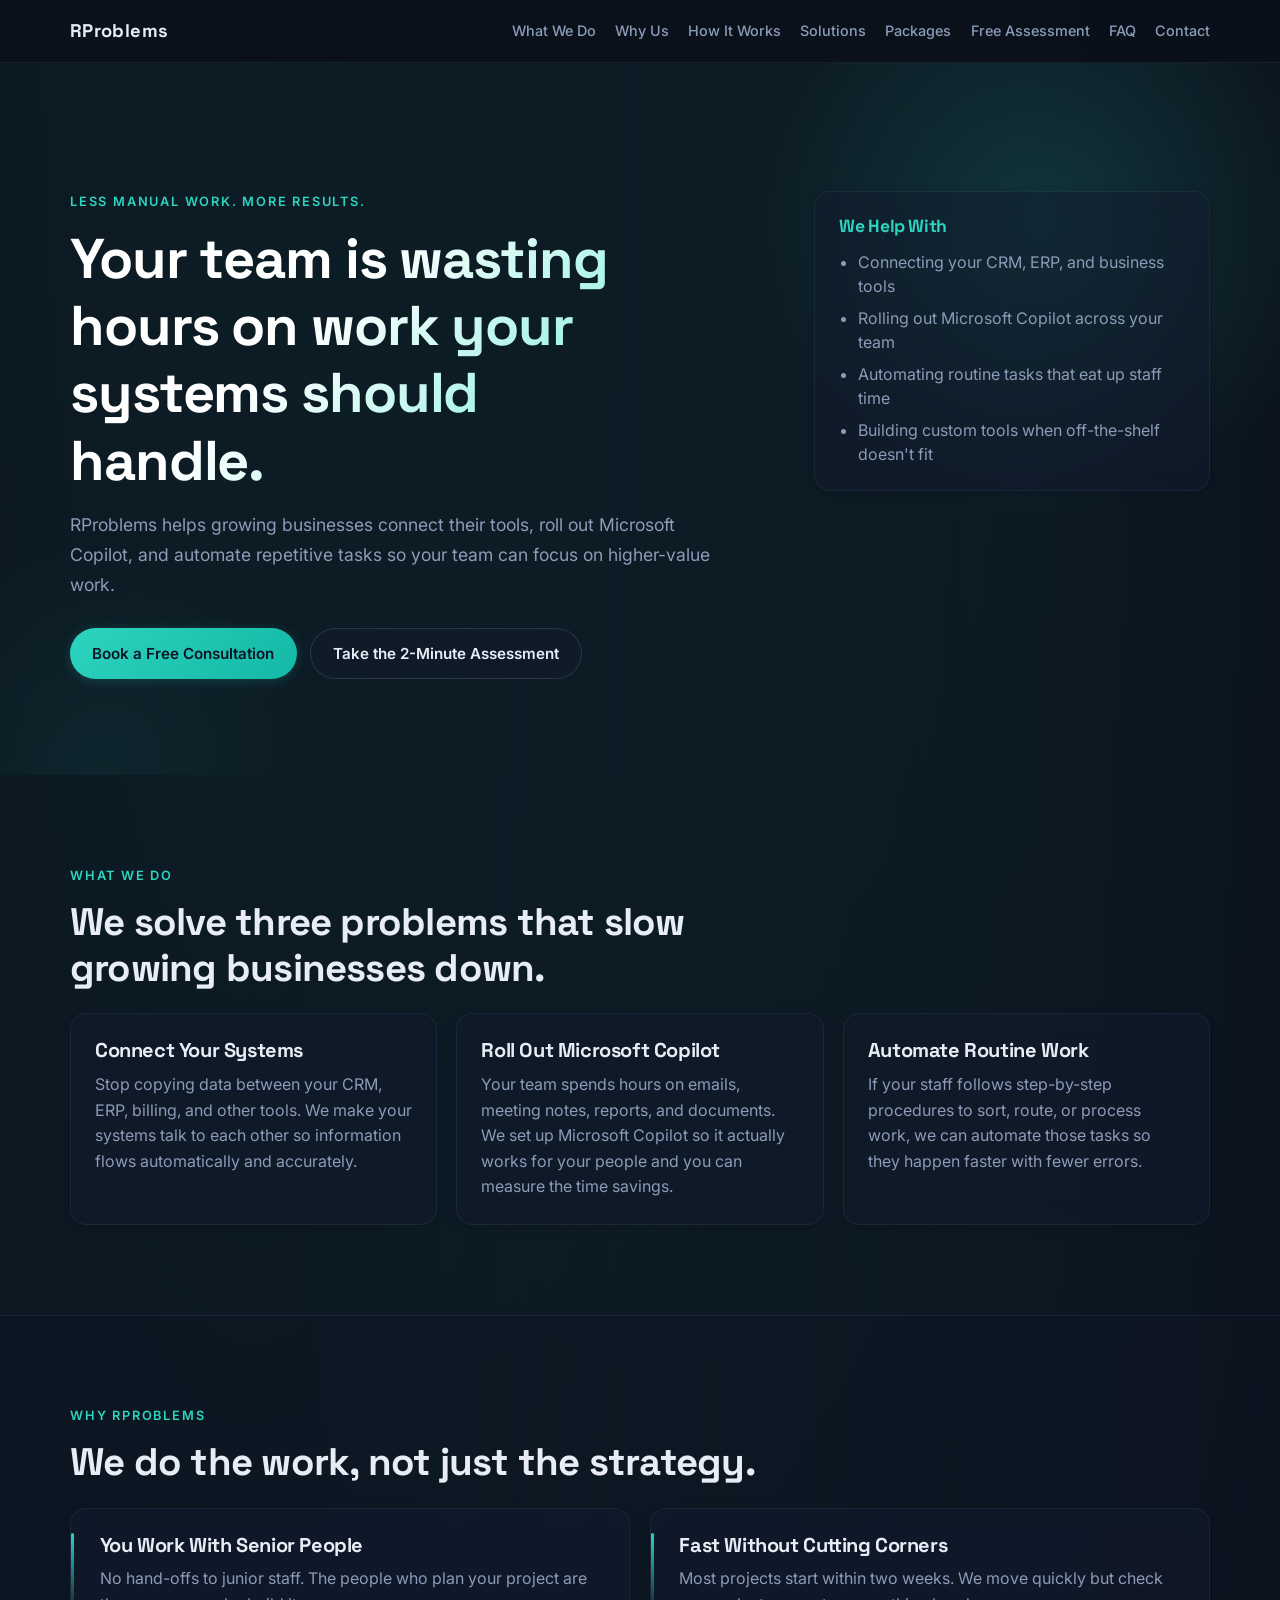
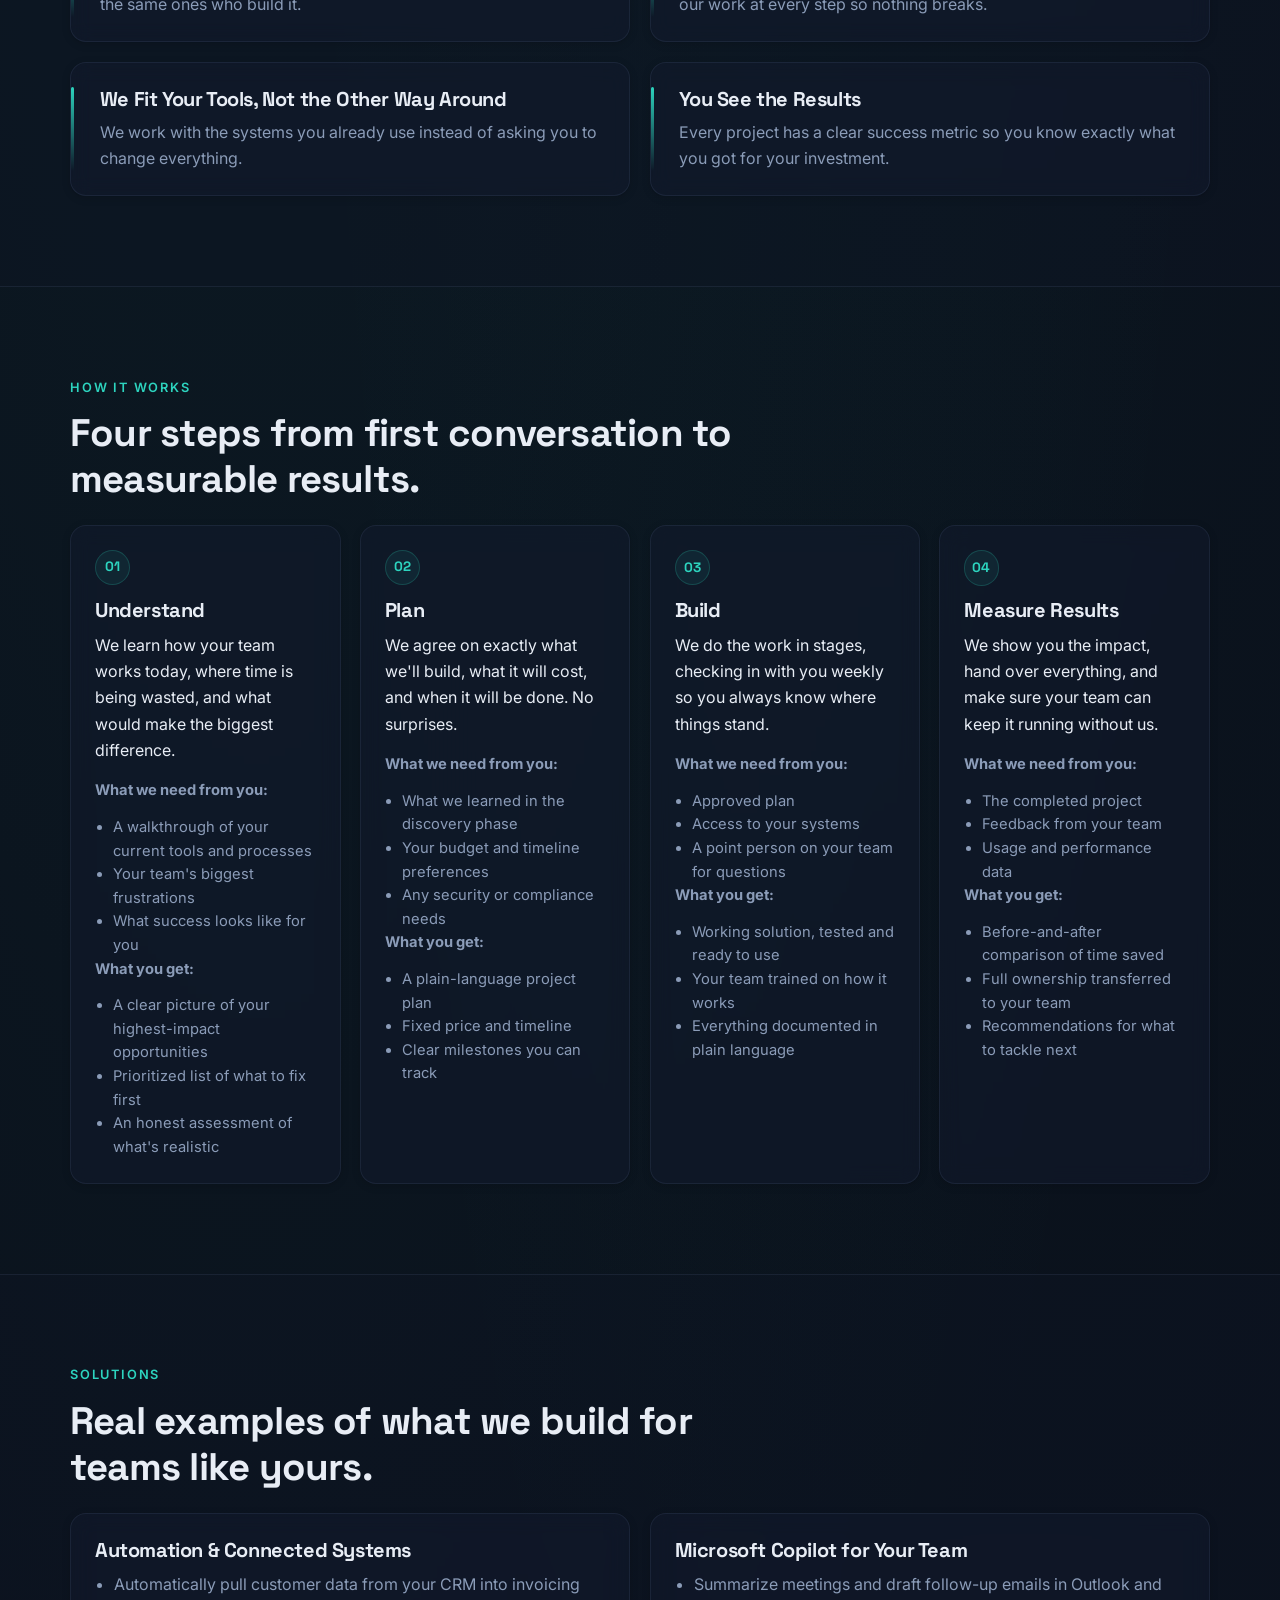
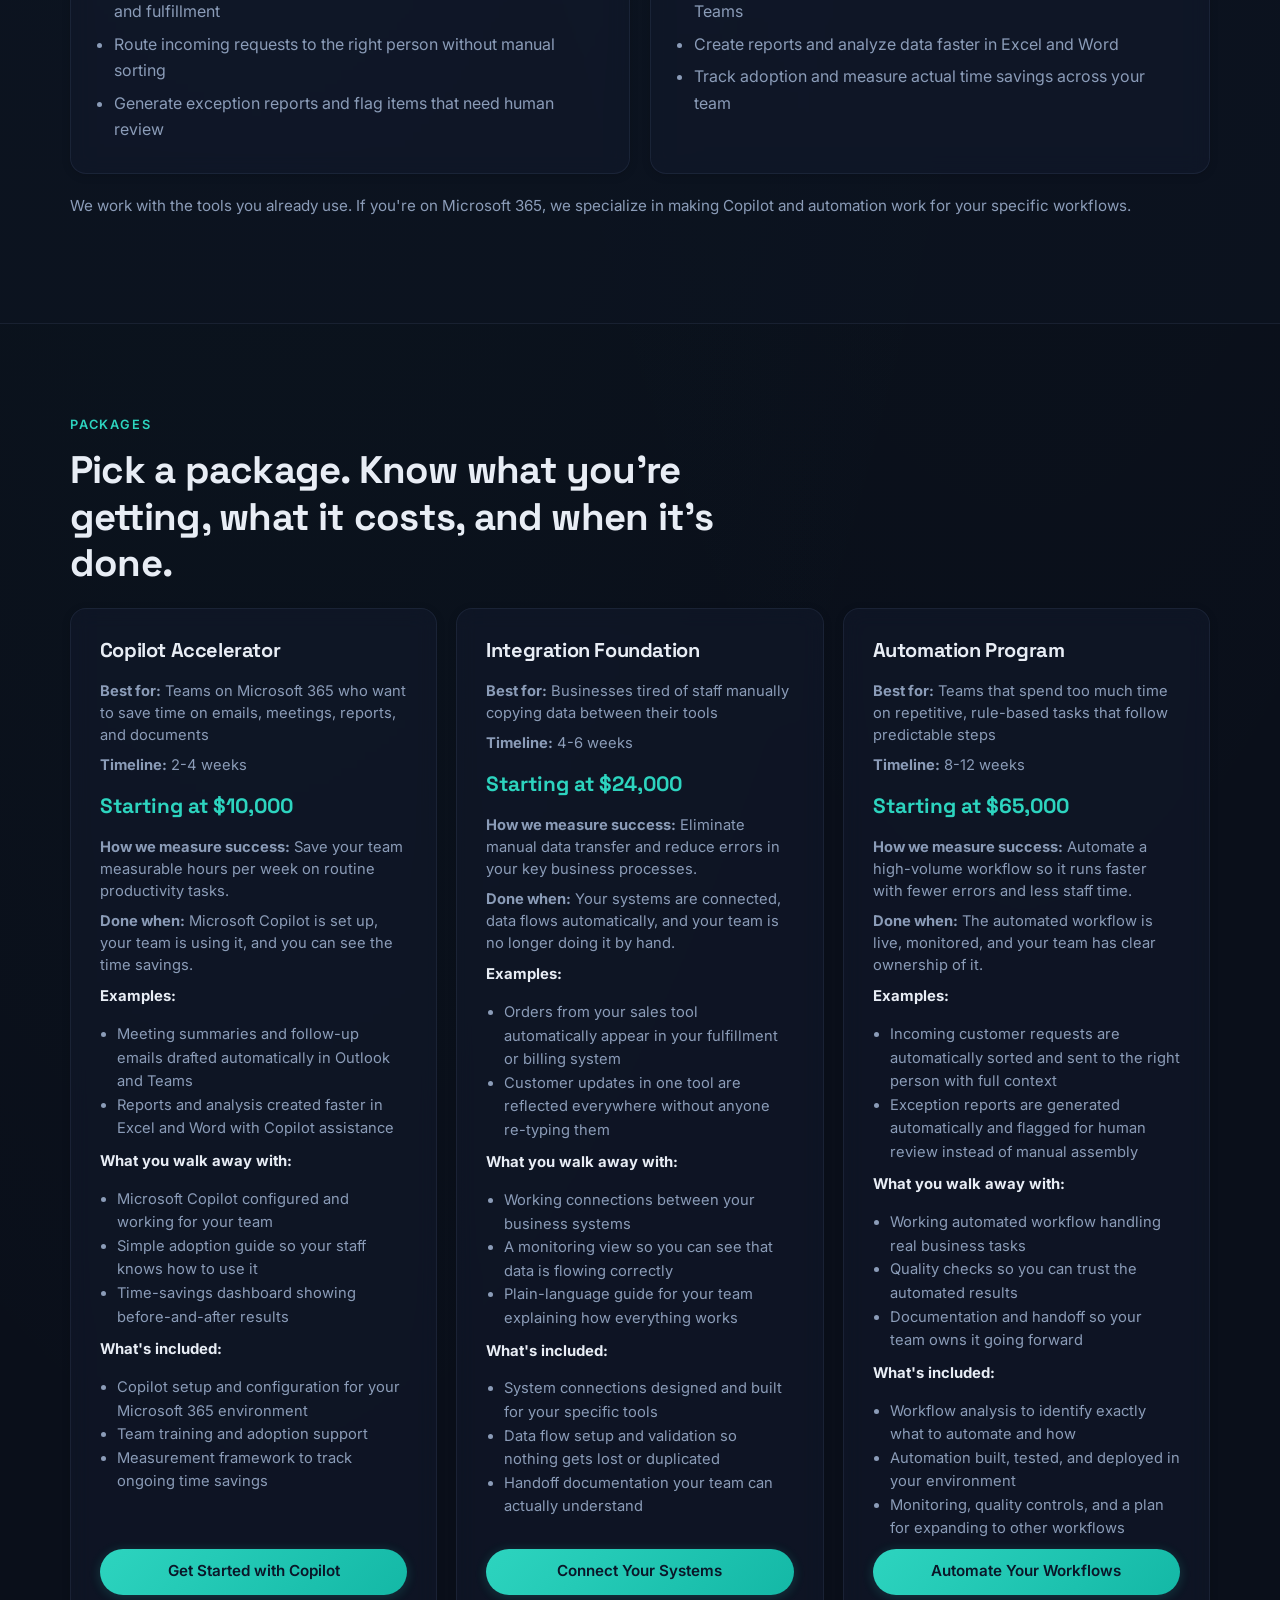
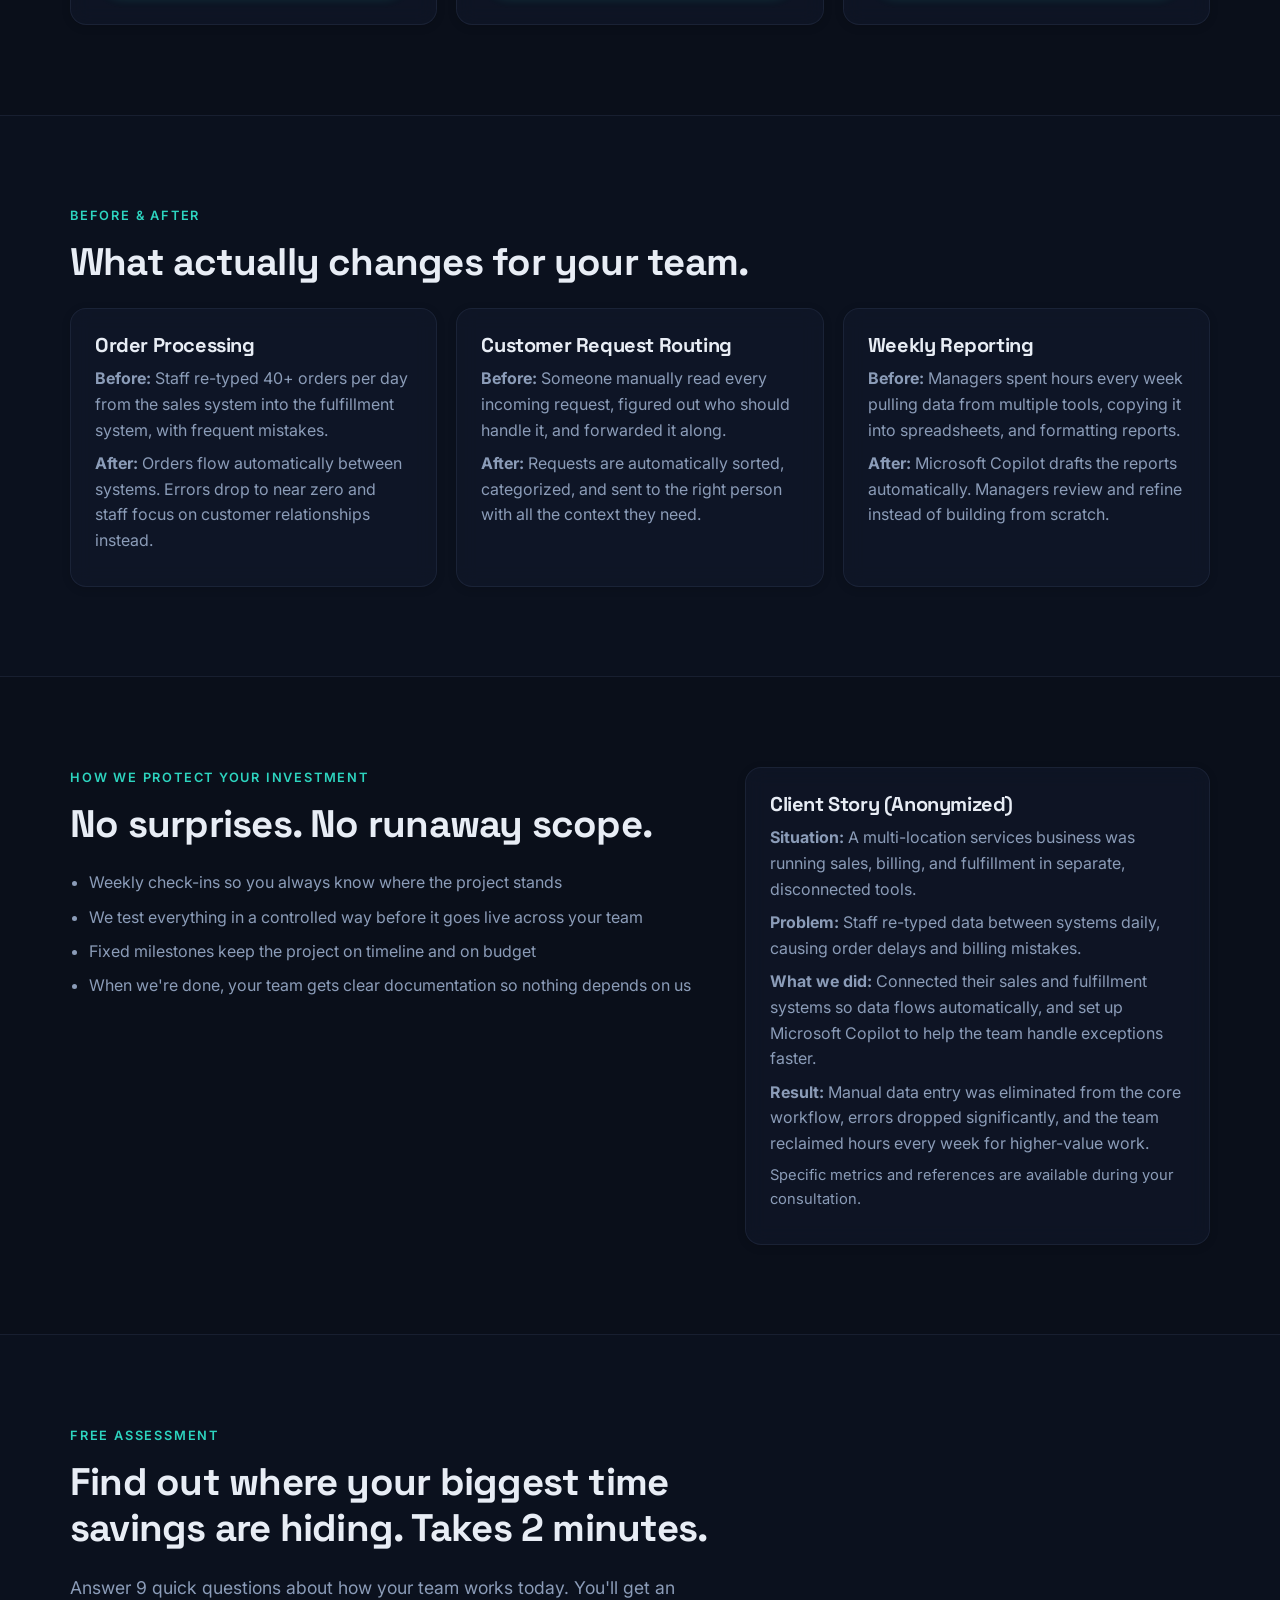
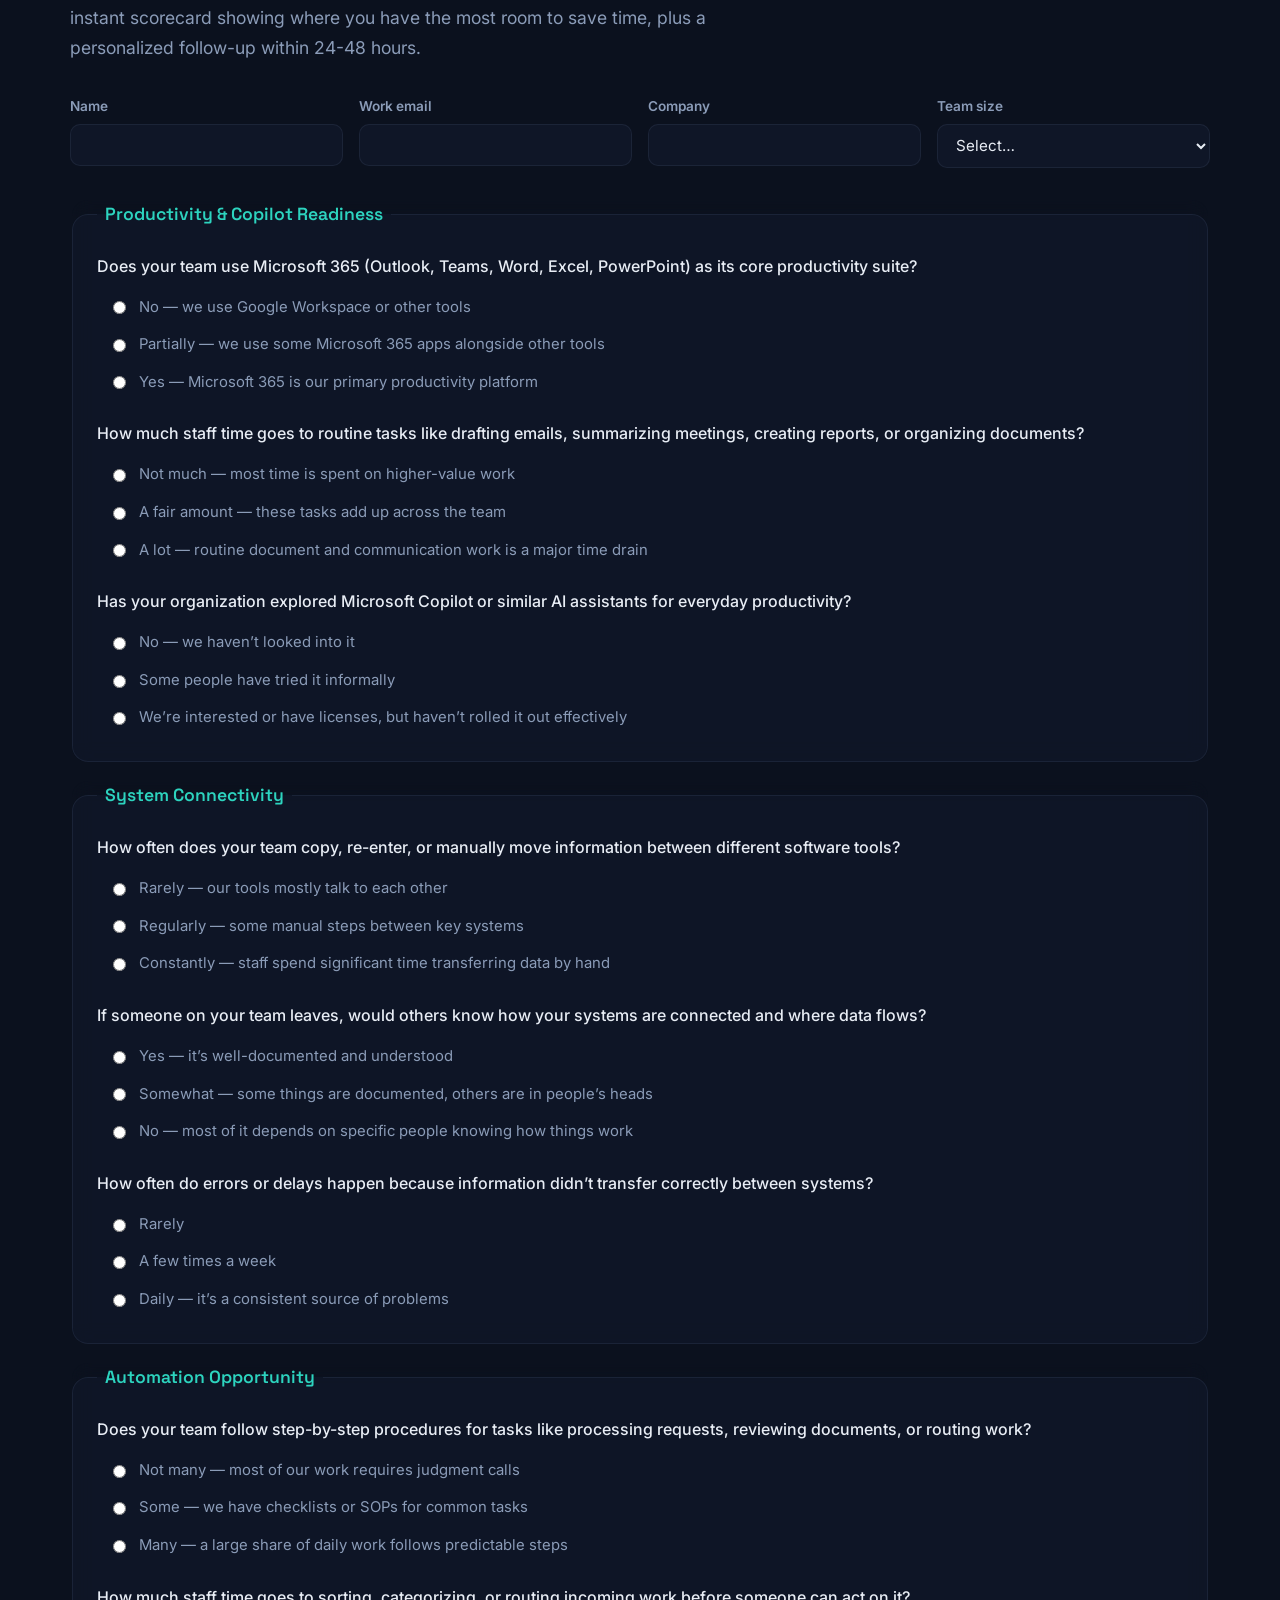
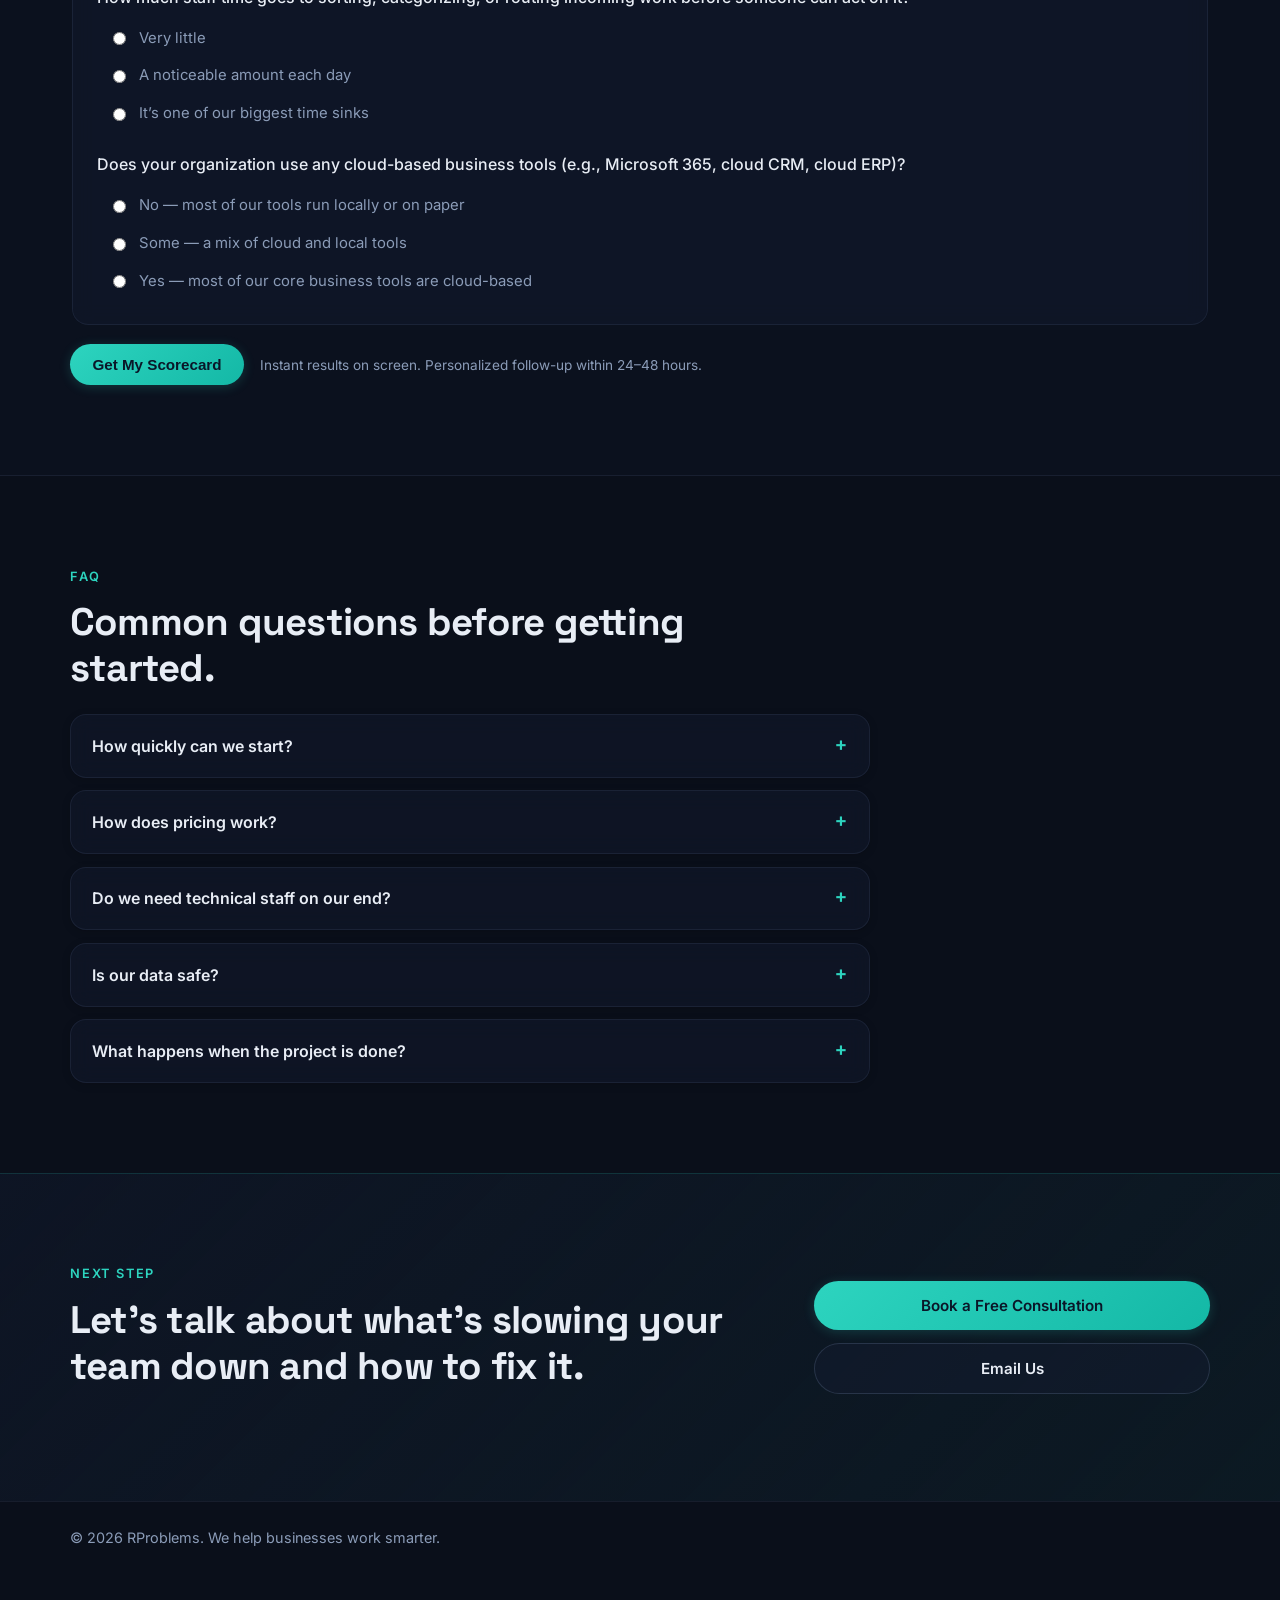
==== commit 21f488ff: "Initial commit: RProblems consulting site Co-Authored-By: Claude Opus 4.6 <noreply@anthropic.com>" ====
--- a/index.html
+++ b/index.html
@@ -1,963 +1,326 @@
-<!DOCTYPE html>
+<!doctype html>
 <html lang="en">
-<head>
-    <meta charset="UTF-8">
-    <meta name="viewport" content="width=device-width, initial-scale=1.0">
-    <title>RProblems // Future Lab</title>
-    <meta name="theme-color" content="#08090c">
-    <link rel="preconnect" href="https://fonts.googleapis.com">
-    <link rel="preconnect" href="https://fonts.gstatic.com" crossorigin>
-    <link href="https://fonts.googleapis.com/css2?family=Inter:wght@300;400;500;600&family=Space+Grotesk:wght@500;600;700&display=swap" rel="stylesheet">
-    <style>
-        :root {
-            --bg: #05070b;
-            --bg-alt: #08090c;
-            --surface: rgba(15, 18, 30, 0.75);
-            --surface-strong: rgba(18, 21, 35, 0.92);
-            --border: rgba(255, 255, 255, 0.08);
-            --accent: #7b61ff;
-            --accent-soft: rgba(123, 97, 255, 0.12);
-            --accent-2: #35e0ff;
-            --accent-3: #ff6bcb;
-            --text: #e9ecff;
-            --text-dim: rgba(233, 236, 255, 0.64);
-            --noise: url("data:image/svg+xml,%3Csvg xmlns='http://www.w3.org/2000/svg' width='200' height='200' viewBox='0 0 200 200'%3E%3Cfilter id='noiseFilter'%3E%3CfeTurbulence type='fractalNoise' baseFrequency='0.65' numOctaves='3' stitchTiles='stitch'/%3E%3C/filter%3E%3Crect width='100%25' height='100%25' filter='url(%23noiseFilter)' opacity='0.08'/%3E%3C/svg%3E");
-        }
-
-        * {
-            box-sizing: border-box;
-        }
-
-        body {
-            margin: 0;
-            font-family: 'Inter', system-ui, -apple-system, BlinkMacSystemFont, sans-serif;
-            background: radial-gradient(circle at 20% 20%, rgba(123, 97, 255, 0.12), transparent 45%),
-                        radial-gradient(circle at 80% 0%, rgba(53, 224, 255, 0.18), transparent 50%),
-                        var(--bg);
-            color: var(--text);
-            min-height: 100vh;
-            position: relative;
-            overflow-x: hidden;
-        }
-
-        body::before {
-            content: '';
-            position: fixed;
-            inset: -120px;
-            background: var(--noise);
-            pointer-events: none;
-            mix-blend-mode: screen;
-            z-index: -1;
-        }
-
-        .ambient {
-            position: fixed;
-            filter: blur(120px);
-            opacity: 0.6;
-            z-index: -2;
-        }
-
-        .ambient:nth-child(1) {
-            width: 40vw;
-            height: 40vw;
-            background: radial-gradient(circle, rgba(123, 97, 255, 0.4), transparent 60%);
-            top: -18vw;
-            right: -10vw;
-        }
-
-        .ambient:nth-child(2) {
-            width: 32vw;
-            height: 32vw;
-            background: radial-gradient(circle, rgba(53, 224, 255, 0.35), transparent 60%);
-            bottom: -14vw;
-            left: -12vw;
-        }
-
-        .ambient:nth-child(3) {
-            width: 26vw;
-            height: 26vw;
-            background: radial-gradient(circle, rgba(255, 107, 203, 0.28), transparent 60%);
-            top: 40vh;
-            right: 10vw;
-        }
-
-        a {
-            color: inherit;
-            text-decoration: none;
-        }
-
-        .container {
-            width: min(1120px, 92%);
-            margin: 0 auto;
-        }
-
-        .nav {
-            position: sticky;
-            top: 0;
-            z-index: 20;
-            backdrop-filter: blur(24px);
-            background: rgba(5, 7, 11, 0.75);
-            border-bottom: 1px solid rgba(255, 255, 255, 0.04);
-        }
-
-        .nav-inner {
-            display: flex;
-            align-items: center;
-            justify-content: space-between;
-            gap: 16px;
-            padding: 18px 0;
-        }
-
-        .nav-brand {
-            font-family: 'Space Grotesk', sans-serif;
-            font-size: 1.1rem;
-            letter-spacing: 0.12em;
-            text-transform: uppercase;
-            display: flex;
-            align-items: center;
-            gap: 0.6rem;
-        }
-
-        .nav-brand span {
-            color: var(--accent-2);
-        }
-
-        .nav-menu {
-            display: flex;
-            align-items: center;
-            gap: 28px;
-        }
-
-        .nav-link {
-            font-size: 0.95rem;
-            color: var(--text-dim);
-            letter-spacing: 0.04em;
-            text-transform: uppercase;
-            transition: color 0.3s ease;
-        }
-
-        .nav-link:hover {
-            color: var(--text);
-        }
-
-        .nav-toggle {
-            display: none;
-            width: 42px;
-            height: 42px;
-            border: 1px solid rgba(255, 255, 255, 0.08);
-            background: radial-gradient(circle at top, rgba(123, 97, 255, 0.25), rgba(5, 7, 11, 0.85));
-            border-radius: 12px;
-            color: var(--text);
-            align-items: center;
-            justify-content: center;
-            cursor: pointer;
-        }
-
-        .chip {
-            display: inline-flex;
-            align-items: center;
-            gap: 6px;
-            border-radius: 999px;
-            padding: 0.35rem 0.9rem;
-            background: rgba(123, 97, 255, 0.12);
-            color: var(--accent);
-            text-transform: uppercase;
-            font-size: 0.73rem;
-            letter-spacing: 0.16em;
-        }
-
-        .hero {
-            padding: 140px 0 120px;
-            position: relative;
-        }
-
-        .hero-grid {
-            display: grid;
-            grid-template-columns: minmax(0, 1fr);
-            gap: 32px;
-        }
-
-        .hero-primary {
-            display: grid;
-            gap: 24px;
-        }
-
-        .hero-title {
-            font-family: 'Space Grotesk', sans-serif;
-            font-size: clamp(2.8rem, 3.8vw + 1.2rem, 5rem);
-            font-weight: 700;
-            line-height: 1.04;
-        }
-
-        .hero-title span {
-            color: var(--accent-2);
-        }
-
-        .hero-subtitle {
-            font-size: 1.1rem;
-            max-width: 560px;
-            color: var(--text-dim);
-            line-height: 1.7;
-        }
-
-        .hero-dynamic {
-            display: inline-flex;
-            align-items: center;
-            gap: 0.5rem;
-            padding: 0.4rem 0.9rem;
-            border-radius: 999px;
-            background: rgba(53, 224, 255, 0.12);
-            color: var(--accent-2);
-            font-size: 0.85rem;
-            letter-spacing: 0.04em;
-        }
-
-        #hero-rotate {
-            font-weight: 600;
-            text-transform: uppercase;
-            letter-spacing: 0.18em;
-            transition: opacity 0.32s ease;
-        }
-
-        .hero-cta {
-            display: flex;
-            align-items: center;
-            gap: 16px;
-            flex-wrap: wrap;
-        }
-
-        .btn {
-            display: inline-flex;
-            align-items: center;
-            gap: 10px;
-            border-radius: 12px;
-            padding: 14px 26px;
-            font-size: 0.95rem;
-            font-weight: 600;
-            letter-spacing: 0.03em;
-            transition: transform 0.3s ease, box-shadow 0.3s ease, border-color 0.3s ease, background 0.3s ease;
-            border: 1px solid transparent;
-            cursor: pointer;
-            text-transform: uppercase;
-        }
-
-        .btn-primary {
-            background: linear-gradient(120deg, rgba(123, 97, 255, 0.95), rgba(53, 224, 255, 0.95));
-            color: #05070b;
-            box-shadow: 0 15px 40px rgba(123, 97, 255, 0.35);
-        }
-
-        .btn-primary:hover {
-            transform: translateY(-2px) scale(1.01);
-            box-shadow: 0 22px 46px rgba(123, 97, 255, 0.45);
-        }
-
-        .btn-ghost {
-            background: rgba(255, 255, 255, 0.04);
-            border-color: rgba(255, 255, 255, 0.12);
-            color: var(--text);
-        }
-
-        .btn-ghost:hover {
-            border-color: rgba(53, 224, 255, 0.6);
-            color: var(--accent-2);
-            transform: translateY(-1px);
-        }
-
-        .hero-meta {
-            display: grid;
-            grid-template-columns: repeat(auto-fit, minmax(180px, 1fr));
-            gap: 18px;
-        }
-
-        .hero-card {
-            background: var(--surface);
-            border: 1px solid var(--border);
-            padding: 24px;
-            border-radius: 18px;
-            backdrop-filter: blur(20px);
-            min-height: 140px;
-            display: grid;
-            gap: 18px;
-            transition: transform 0.35s ease, border-color 0.35s ease;
-        }
-
-        .hero-card:hover {
-            transform: translateY(-6px);
-            border-color: rgba(123, 97, 255, 0.45);
-        }
-
-        .hero-card h4 {
-            margin: 0;
-            font-family: 'Space Grotesk', sans-serif;
-            letter-spacing: 0.08em;
-            text-transform: uppercase;
-            font-size: 0.78rem;
-            color: rgba(233, 236, 255, 0.56);
-        }
-
-        .hero-card p {
-            margin: 0;
-            font-size: 1.6rem;
-            font-family: 'Space Grotesk', sans-serif;
-            color: var(--text);
-            letter-spacing: -0.01em;
-        }
-
-        .ticker {
-            margin-top: 50px;
-            border-radius: 16px;
-            border: 1px solid rgba(255, 255, 255, 0.05);
-            overflow: hidden;
-            position: relative;
-            background: rgba(255, 255, 255, 0.02);
-        }
-
-        .ticker::before,
-        .ticker::after {
-            content: '';
-            position: absolute;
-            top: 0;
-            bottom: 0;
-            width: 80px;
-            z-index: 2;
-        }
-
-        .ticker::before {
-            left: 0;
-            background: linear-gradient(90deg, var(--bg-alt), rgba(8, 9, 12, 0));
-        }
-
-        .ticker::after {
-            right: 0;
-            background: linear-gradient(-90deg, var(--bg-alt), rgba(8, 9, 12, 0));
-        }
-
-        .ticker-track {
-            display: flex;
-            gap: 48px;
-            width: max-content;
-            padding: 18px 0;
-            animation: ticker 26s linear infinite;
-        }
-
-        .ticker-item {
-            display: inline-flex;
-            align-items: center;
-            gap: 12px;
-            text-transform: uppercase;
-            letter-spacing: 0.18em;
-            font-size: 0.78rem;
-            color: rgba(233, 236, 255, 0.6);
-        }
-
-        .ticker-item span {
-            width: 6px;
-            height: 6px;
-            border-radius: 50%;
-            background: rgba(233, 236, 255, 0.45);
-        }
-
-        section {
-            padding: 120px 0;
-            position: relative;
-        }
-
-        .section-header {
-            max-width: 640px;
-            display: grid;
-            gap: 18px;
-        }
-
-        .section-header h2 {
-            font-family: 'Space Grotesk', sans-serif;
-            font-size: clamp(2rem, 2.5vw + 1rem, 3.1rem);
-            margin: 0;
-        }
-
-        .section-header p {
-            margin: 0;
-            color: var(--text-dim);
-            line-height: 1.7;
-        }
-
-        .grid {
-            display: grid;
-            gap: 24px;
-            margin-top: 56px;
-        }
-
-        .grid-3 {
-            grid-template-columns: repeat(auto-fit, minmax(220px, 1fr));
-        }
-
-        .glass-card {
-            background: var(--surface);
-            border: 1px solid var(--border);
-            border-radius: 20px;
-            padding: 28px;
-            display: grid;
-            gap: 18px;
-            min-height: 220px;
-            transition: transform 0.3s ease, border-color 0.3s ease, background 0.3s ease;
-            backdrop-filter: blur(18px);
-            position: relative;
-            overflow: hidden;
-        }
-
-        .glass-card::after {
-            content: '';
-            position: absolute;
-            inset: 0;
-            background: radial-gradient(circle at top right, rgba(123, 97, 255, 0.22), transparent 55%);
-            opacity: 0;
-            transition: opacity 0.35s ease;
-        }
-
-        .glass-card:hover {
-            transform: translateY(-8px);
-            border-color: rgba(123, 97, 255, 0.45);
-            background: var(--surface-strong);
-        }
-
-        .glass-card:hover::after {
-            opacity: 1;
-        }
-
-        .card-title {
-            font-family: 'Space Grotesk', sans-serif;
-            font-size: 1.25rem;
-            margin: 0;
-            letter-spacing: -0.01em;
-        }
-
-        .card-body {
-            color: var(--text-dim);
-            line-height: 1.7;
-            margin: 0;
-        }
-
-        .pill {
-            display: inline-flex;
-            align-items: center;
-            gap: 10px;
-            background: rgba(255, 255, 255, 0.05);
-            border: 1px solid rgba(255, 255, 255, 0.08);
-            border-radius: 999px;
-            padding: 0.3rem 0.9rem;
-            color: rgba(233, 236, 255, 0.75);
-            text-transform: uppercase;
-            font-size: 0.68rem;
-            letter-spacing: 0.18em;
-        }
-
-        .pill::before {
-            content: '';
-            width: 8px;
-            height: 8px;
-            border-radius: 50%;
-            background: var(--accent-2);
-        }
-
-        .signal-text {
-            font-size: 1.05rem;
-            line-height: 1.8;
-            color: var(--text-dim);
-        }
-
-        .drops-grid {
-            position: relative;
-            gap: 32px;
-        }
-
-        .drop-card {
-            padding: 32px;
-            border-radius: 24px;
-            border: 1px solid rgba(255, 255, 255, 0.08);
-            background: linear-gradient(130deg, rgba(255, 255, 255, 0.02), rgba(255, 255, 255, 0.01));
-            backdrop-filter: blur(24px);
-            display: grid;
-            gap: 20px;
-            min-height: 280px;
-            position: relative;
-            overflow: hidden;
-            transition: transform 0.35s ease, border-color 0.35s ease;
-        }
-
-        .drop-card::after {
-            content: '';
-            position: absolute;
-            inset: 0;
-            background: radial-gradient(circle at 80% 0%, rgba(53, 224, 255, 0.25), transparent 60%);
-            opacity: 0;
-            transition: opacity 0.35s ease;
-        }
-
-        .drop-card:hover {
-            transform: translateY(-10px);
-            border-color: rgba(53, 224, 255, 0.45);
-        }
-
-        .drop-card:hover::after {
-            opacity: 1;
-        }
-
-        .drop-meta {
-            display: flex;
-            align-items: center;
-            justify-content: space-between;
-            font-size: 0.78rem;
-            text-transform: uppercase;
-            letter-spacing: 0.16em;
-            color: rgba(233, 236, 255, 0.55);
-        }
-
-        .drop-title {
-            font-family: 'Space Grotesk', sans-serif;
-            font-size: 1.6rem;
-            margin: 0;
-        }
-
-        .drop-body {
-            margin: 0;
-            color: var(--text-dim);
-            line-height: 1.75;
-        }
-
-        .drop-tags {
-            display: flex;
-            flex-wrap: wrap;
-            gap: 8px;
-        }
-
-        .drop-tag {
-            background: rgba(123, 97, 255, 0.16);
-            color: var(--accent);
-            border-radius: 999px;
-            padding: 0.25rem 0.8rem;
-            font-size: 0.68rem;
-            letter-spacing: 0.12em;
-            text-transform: uppercase;
-        }
-
-        .os-wrapper {
-            margin-top: 64px;
-            display: grid;
-            gap: 32px;
-        }
-
-        .timeline {
-            position: relative;
-            padding-left: 28px;
-            display: grid;
-            gap: 26px;
-        }
-
-        .timeline::before {
-            content: '';
-            position: absolute;
-            left: 12px;
-            top: 0;
-            bottom: 0;
-            width: 2px;
-            background: linear-gradient(to bottom, rgba(123, 97, 255, 0.6), rgba(53, 224, 255, 0.1));
-        }
-
-        .timeline-item {
-            position: relative;
-            padding: 26px 28px;
-            border-radius: 18px;
-            border: 1px solid rgba(255, 255, 255, 0.08);
-            background: rgba(8, 10, 16, 0.72);
-            backdrop-filter: blur(20px);
-            display: grid;
-            gap: 14px;
-            transition: transform 0.3s ease, border-color 0.3s ease;
-        }
-
-        .timeline-item:hover {
-            transform: translateX(6px);
-            border-color: rgba(123, 97, 255, 0.42);
-        }
-
-        .timeline-item::before {
-            content: '';
-            position: absolute;
-            left: -28px;
-            top: 34px;
-            width: 16px;
-            height: 16px;
-            border-radius: 50%;
-            background: radial-gradient(circle, rgba(123, 97, 255, 1), rgba(123, 97, 255, 0.1));
-            box-shadow: 0 0 0 8px rgba(123, 97, 255, 0.12);
-        }
-
-        .timeline-item h3 {
-            margin: 0;
-            font-family: 'Space Grotesk', sans-serif;
-            font-size: 1.3rem;
-        }
-
-        .timeline-item p {
-            margin: 0;
-            color: var(--text-dim);
-            line-height: 1.7;
-        }
-
-        .contact-card {
-            margin-top: 64px;
-            border-radius: 26px;
-            border: 1px solid rgba(255, 255, 255, 0.1);
-            padding: clamp(28px, 6vw, 48px);
-            background: linear-gradient(135deg, rgba(123, 97, 255, 0.16), rgba(5, 7, 11, 0.92));
-            display: grid;
-            gap: 20px;
-            text-align: center;
-            backdrop-filter: blur(18px);
-        }
-
-        .contact-card h3 {
-            margin: 0;
-            font-family: 'Space Grotesk', sans-serif;
-            font-size: clamp(2rem, 2.2vw + 1rem, 3rem);
-        }
-
-        .contact-card p {
-            margin: 0;
-            color: rgba(233, 236, 255, 0.72);
-            line-height: 1.7;
-        }
-
-        .footer {
-            padding: 64px 0 48px;
-            border-top: 1px solid rgba(255, 255, 255, 0.06);
-            background: rgba(5, 7, 11, 0.85);
-        }
-
-        .footer-grid {
-            display: grid;
-            gap: 24px;
-            text-align: center;
-        }
-
-        .footer-brand {
-            font-family: 'Space Grotesk', sans-serif;
-            letter-spacing: 0.22em;
-            text-transform: uppercase;
-            font-size: 0.82rem;
-            color: rgba(233, 236, 255, 0.58);
-        }
-
-        .footer a {
-            color: rgba(233, 236, 255, 0.64);
-        }
-
-        .footer a:hover {
-            color: var(--accent-2);
-        }
-
-        .section-animate {
-            opacity: 0;
-            transform: translateY(40px);
-            transition: opacity 0.8s ease, transform 0.8s ease;
-        }
-
-        .section-animate.is-visible {
-            opacity: 1;
-            transform: translateY(0);
-        }
-
-        @keyframes ticker {
-            from {
-                transform: translateX(0);
-            }
-            to {
-                transform: translateX(-50%);
-            }
-        }
-
-        @media (max-width: 920px) {
-            .nav-menu {
-                position: absolute;
-                inset: 74px 0 auto 0;
-                background: rgba(5, 7, 11, 0.95);
-                display: grid;
-                padding: 18px;
-                gap: 18px;
-                border-bottom: 1px solid rgba(255, 255, 255, 0.05);
-                transform: translateY(-20px);
-                opacity: 0;
-                pointer-events: none;
-                transition: opacity 0.3s ease, transform 0.3s ease;
-            }
-
-            .nav-menu.open {
-                opacity: 1;
-                transform: translateY(0);
-                pointer-events: all;
-            }
-
-            .nav-toggle {
-                display: inline-flex;
-            }
-
-            .hero {
-                padding: 120px 0 100px;
-            }
-        }
-
-        @media (max-width: 640px) {
-            .hero-meta {
-                grid-template-columns: 1fr;
-            }
-
-            section {
-                padding: 100px 0;
-            }
-
-            .ticker-track {
-                animation-duration: 18s;
-            }
-        }
-    </style>
-</head>
-<body>
-    <div class="ambient"></div>
-    <div class="ambient"></div>
-    <div class="ambient"></div>
-
-    <nav class="nav">
-        <div class="container nav-inner">
-            <a href="#home" class="nav-brand">RProblems <span>//Lab</span></a>
-            <button class="nav-toggle" type="button" aria-label="Toggle navigation" aria-expanded="false">
-                <svg width="20" height="20" viewBox="0 0 24 24" fill="none" stroke="currentColor" stroke-width="1.6" stroke-linecap="round" stroke-linejoin="round">
-                    <line x1="3" y1="6" x2="21" y2="6"></line>
-                    <line x1="7" y1="12" x2="21" y2="12"></line>
-                    <line x1="3" y1="18" x2="21" y2="18"></line>
-                </svg>
-            </button>
-            <div class="nav-menu" id="nav-menu">
-                <a class="nav-link" href="#home">Home</a>
-                <a class="nav-link" href="#signals">Signals</a>
-                <a class="nav-link" href="#drops">Drops</a>
-                <a class="nav-link" href="#os">Operating System</a>
-                <a class="nav-link" href="#contact">Join</a>
+  <head>
+    <meta charset="UTF-8" />
+    <meta name="viewport" content="width=device-width, initial-scale=1" />
+    <title>RProblems | Connect Your Systems, Automate Your Work, Get More Done</title>
+    <meta
+      name="description"
+      content="RProblems helps growing businesses connect disconnected tools, roll out Microsoft Copilot, and automate routine work so your team can focus on what matters."
+    />
+    <link rel="canonical" href="https://rproblems.com/" />
+
+    <meta property="og:title" content="RProblems | Connect Your Systems, Automate Your Work, Get More Done" />
+    <meta
+      property="og:description"
+      content="We help businesses stop wasting time on manual data entry, disconnected tools, and repetitive tasks. Fixed-price packages with clear outcomes."
+    />
+    <meta property="og:type" content="website" />
+    <meta property="og:url" content="https://rproblems.com/" />
+    <meta property="og:site_name" content="RProblems" />
+
+    <meta name="twitter:card" content="summary_large_image" />
+    <meta name="twitter:title" content="RProblems | Connect Your Systems, Automate Your Work, Get More Done" />
+    <meta
+      name="twitter:description"
+      content="Fixed-price packages that connect your tools, roll out Microsoft Copilot, and automate routine work for measurable time savings."
+    />
+
+    <link rel="preconnect" href="https://fonts.googleapis.com" />
+    <link rel="preconnect" href="https://fonts.gstatic.com" crossorigin />
+    <link
+      href="https://fonts.googleapis.com/css2?family=Inter:wght@400;500;600;700&family=Space+Grotesk:wght@500;600;700&display=swap"
+      rel="stylesheet"
+    />
+    <link rel="stylesheet" href="styles.css" />
+    <script defer src="main.js"></script>
+  </head>
+  <body>
+    <a class="skip-link" href="#main">Skip to main content</a>
+
+    <header class="site-header" id="site-header">
+      <div class="container nav-shell">
+        <a class="brand" href="#top" aria-label="RProblems home">RProblems</a>
+        <button class="menu-toggle" id="menu-toggle" aria-expanded="false" aria-label="Toggle navigation">
+          <span></span><span></span><span></span>
+        </button>
+        <nav class="site-nav" id="site-nav" aria-label="Primary">
+          <a href="#what-we-do">What We Do</a>
+          <a href="#why-rproblems">Why Us</a>
+          <a href="#process">How It Works</a>
+          <a href="#solutions">Solutions</a>
+          <a href="#products">Packages</a>
+          <a href="#assessment">Free Assessment</a>
+          <a href="#faq">FAQ</a>
+          <a href="#contact">Contact</a>
+        </nav>
+      </div>
+    </header>
+
+    <main id="main">
+      <section id="top" class="hero section reveal">
+        <div class="container hero-grid">
+          <div class="hero-content">
+            <p class="eyebrow">Less Manual Work. More Results.</p>
+            <h1>Your team is wasting hours on work your systems should handle.</h1>
+            <p class="lead">
+              RProblems helps growing businesses connect their tools, roll out Microsoft Copilot,
+              and automate repetitive tasks so your team can focus on higher-value work.
+            </p>
+            <div class="hero-cta">
+              <a
+                class="btn btn-primary"
+                href="https://calendly.com/rproblems/discovery"
+                target="_blank"
+                rel="noreferrer"
+                >Book a Free Consultation</a
+              >
+              <a class="btn btn-secondary" href="#assessment">Take the 2-Minute Assessment</a>
             </div>
-        </div>
-    </nav>
-
-    <header class="hero" id="home">
-        <div class="container hero-grid">
-            <div class="hero-primary section-animate">
-                <span class="chip">Future problems only</span>
-                <h1 class="hero-title">We engineer <span>improbable futures</span> for teams that dare to ship what others won’t.</h1>
-                <p class="hero-subtitle">RProblems is a strike team of researchers, designers, and builders deploying unconventional systems for the problems everyone else avoids. We are the lab you call when the brief says “impossible.”</p>
-                <div class="hero-dynamic">
-                    Hot focus:
-                    <span id="hero-rotate">Urban Systems</span>
-                </div>
-                <div class="hero-cta">
-                    <a class="btn btn-primary" href="#contact">Start a Problem</a>
-                    <a class="btn btn-ghost" href="#drops">See Latest Drops</a>
-                </div>
-            </div>
-
-            <div class="hero-meta section-animate">
-                <div class="hero-card">
-                    <h4>Signal Strength</h4>
-                    <p>11 Active Missions</p>
-                </div>
-                <div class="hero-card">
-                    <h4>Impact Field</h4>
-                    <p>$2.3B+</p>
-                </div>
-                <div class="hero-card">
-                    <h4>Carbon Offset</h4>
-                    <p>482K t/yr</p>
-                </div>
-            </div>
-        </div>
-
-        <div class="container ticker section-animate">
-            <div class="ticker-track">
-                <div class="ticker-item"> Climate Resilience <span></span></div>
-                <div class="ticker-item"> Autonomous Infrastructure <span></span></div>
-                <div class="ticker-item"> Planetary Defense <span></span></div>
-                <div class="ticker-item"> Synthetic Bio Systems <span></span></div>
-                <div class="ticker-item"> Post-Cloud Compute <span></span></div>
-                <div class="ticker-item"> Zero Trust Everything <span></span></div>
-                <div class="ticker-item"> High Velocity Teams <span></span></div>
-                <div class="ticker-item"> Climate Resilience <span></span></div>
-                <div class="ticker-item"> Autonomous Infrastructure <span></span></div>
-                <div class="ticker-item"> Planetary Defense <span></span></div>
-            </div>
-        </div>
-    </header>
-
-    <section id="signals">
-        <div class="container section-animate">
-            <div class="section-header">
-                <span class="pill">Signals in the noise</span>
-                <h2>A collective of contrarian builders chasing generational unlocks.</h2>
-                <p class="signal-text">We operate like an independent studio—small, fast, relentlessly curious. We merge applied research with full-stack engineering to prototype new realities, then hand the playbook to teams ready to scale the impact.</p>
-            </div>
-
-            <div class="grid grid-3">
-                <div class="glass-card">
-                    <h3 class="card-title">Zero bureaucracy</h3>
-                    <p class="card-body">We run lean pods with direct access to decision makers, so cycles go to breakthroughs, not status reports.</p>
-                </div>
-                <div class="glass-card">
-                    <h3 class="card-title">Deep conviction</h3>
-                    <p class="card-body">Select missions only. When we commit, we embed with your team until the system is in the wild and delivering.</p>
-                </div>
-                <div class="glass-card">
-                    <h3 class="card-title">Creative rigor</h3>
-                    <p class="card-body">Machine intuition meets human taste. Fewer decks, more experiments, relentlessly stress-tested by real data.</p>
-                </div>
-            </div>
-        </div>
-    </section>
-
-    <section id="drops">
-        <div class="container section-animate">
-            <div class="section-header">
-                <span class="pill">Latest drops</span>
-                <h2>Launching weird bets that evolve into market-defining machines.</h2>
-                <p>Each drop is a bespoke build partnered with founders, civic operators, or fortune 100 skunkworks chasing asymmetrical advantage.</p>
-            </div>
-
-            <div class="grid drops-grid">
-                <article class="drop-card">
-                    <div class="drop-meta">
-                        <span>Drop 00A</span>
-                        <span>2025</span>
-                    </div>
-                    <h3 class="drop-title">Atmos mission control for distributed climate sensors.</h3>
-                    <p class="drop-body">Unified telemetry, anomaly detection, and autonomous field maintenance across 36 nations. Result: 41% faster climate interventions.</p>
-                    <div class="drop-tags">
-                        <span class="drop-tag">climate</span>
-                        <span class="drop-tag">ai ops</span>
-                    </div>
-                </article>
-
-                <article class="drop-card">
-                    <div class="drop-meta">
-                        <span>Drop 00B</span>
-                        <span>2024</span>
-                    </div>
-                    <h3 class="drop-title">Ghost mesh: zero-trust fabric for industrial IoT.</h3>
-                    <p class="drop-body">Rebuilt legacy control systems with cryptographic mesh networking that isolates threats in under 40ms. Adopted by 7 of the top 20 ports.</p>
-                    <div class="drop-tags">
-                        <span class="drop-tag">security</span>
-                        <span class="drop-tag">edge</span>
-                    </div>
-                </article>
-
-                <article class="drop-card">
-                    <div class="drop-meta">
-                        <span>Drop 00C</span>
-                        <span>2024</span>
-                    </div>
-                    <h3 class="drop-title">Velocity opsOS for high-performing R&amp;D crews.</h3>
-                    <p class="drop-body">Dynamic talent orchestration, real-time knowledge routing, and rituals that turned 5 siloed teams into an 18-week moonshot success.</p>
-                    <div class="drop-tags">
-                        <span class="drop-tag">teams</span>
-                        <span class="drop-tag">ops</span>
-                    </div>
-                </article>
-            </div>
-        </div>
-    </section>
-
-    <section id="os">
-        <div class="container section-animate">
-            <div class="section-header">
-                <span class="pill">Operating system</span>
-                <h2>Our playbook is part studio, part skunkworks, wholly allergic to average.</h2>
-                <p>From first-principles research to live-fire deployments, every engagement is built to move from speculation to shipped reality fast.</p>
-            </div>
-
-            <div class="os-wrapper">
-                <div class="timeline">
-                    <div class="timeline-item">
-                        <h3>Deep immersion sprints</h3>
-                        <p>We embed for 21-day dives to map constraints, unveil hidden leverage, and define the intervention worth betting on.</p>
-                    </div>
-                    <div class="timeline-item">
-                        <h3>Compound prototyping</h3>
-                        <p>We run parallel tracks—hardware, software, human ops—to pressure test the solution stack before it hits scale.</p>
-                    </div>
-                    <div class="timeline-item">
-                        <h3>Impact handoff</h3>
-                        <p>We stay embedded through launch, co-authoring the operating playbook so your teams inherit momentum, not technical debt.</p>
-                    </div>
-                </div>
-            </div>
-        </div>
-    </section>
-
-    <section id="contact">
-        <div class="container section-animate">
-            <div class="contact-card">
-                <h3>Bring us the problem they warned you about.</h3>
-                <p>We partner with founders, public sector renegades, and forward-obsessed teams. Drop a signal and we’ll orbit back within 72 hours.</p>
-                <a class="btn btn-primary" href="mailto:mission@rproblems.com">mission@rproblems.com</a>
-            </div>
-        </div>
-    </section>
-
-    <footer class="footer">
-        <div class="container footer-grid">
-            <span class="footer-brand">RProblems // Los Angeles</span>
-            <span>© 2025 RProblems. Building improbable futures from LA to everywhere.</span>
-            <a href="#home">Back to top</a>
-        </div>
+          </div>
+          <aside class="hero-panel" aria-label="What we help with">
+            <h2>We Help With</h2>
+            <ul>
+              <li>Connecting your CRM, ERP, and business tools</li>
+              <li>Rolling out Microsoft Copilot across your team</li>
+              <li>Automating routine tasks that eat up staff time</li>
+              <li>Building custom tools when off-the-shelf doesn't fit</li>
+            </ul>
+          </aside>
+        </div>
+      </section>
+
+      <section id="what-we-do" class="section reveal">
+        <div class="container">
+          <p class="eyebrow">What We Do</p>
+          <h2>We solve three problems that slow growing businesses down.</h2>
+          <div class="feature-grid">
+            <article class="card">
+              <h3>Connect Your Systems</h3>
+              <p>
+                Stop copying data between your CRM, ERP, billing, and other tools. We make your systems
+                talk to each other so information flows automatically and accurately.
+              </p>
+            </article>
+            <article class="card">
+              <h3>Roll Out Microsoft Copilot</h3>
+              <p>
+                Your team spends hours on emails, meeting notes, reports, and documents. We set up Microsoft
+                Copilot so it actually works for your people and you can measure the time savings.
+              </p>
+            </article>
+            <article class="card">
+              <h3>Automate Routine Work</h3>
+              <p>
+                If your staff follows step-by-step procedures to sort, route, or process work,
+                we can automate those tasks so they happen faster with fewer errors.
+              </p>
+            </article>
+          </div>
+        </div>
+      </section>
+
+      <section id="why-rproblems" class="section section-alt reveal">
+        <div class="container">
+          <p class="eyebrow">Why RProblems</p>
+          <h2>We do the work, not just the strategy.</h2>
+          <div class="reasons-grid">
+            <article class="reason">
+              <h3>You Work With Senior People</h3>
+              <p>No hand-offs to junior staff. The people who plan your project are the same ones who build it.</p>
+            </article>
+            <article class="reason">
+              <h3>Fast Without Cutting Corners</h3>
+              <p>Most projects start within two weeks. We move quickly but check our work at every step so nothing breaks.</p>
+            </article>
+            <article class="reason">
+              <h3>We Fit Your Tools, Not the Other Way Around</h3>
+              <p>We work with the systems you already use instead of asking you to change everything.</p>
+            </article>
+            <article class="reason">
+              <h3>You See the Results</h3>
+              <p>Every project has a clear success metric so you know exactly what you got for your investment.</p>
+            </article>
+          </div>
+        </div>
+      </section>
+
+      <section id="process" class="section reveal">
+        <div class="container">
+          <p class="eyebrow">How It Works</p>
+          <h2>Four steps from first conversation to measurable results.</h2>
+          <div class="timeline" id="process-steps" aria-live="polite"></div>
+        </div>
+      </section>
+
+      <section id="solutions" class="section section-alt reveal">
+        <div class="container">
+          <p class="eyebrow">Solutions</p>
+          <h2>Real examples of what we build for teams like yours.</h2>
+          <div class="ai-grid">
+            <article class="card ai-card">
+              <h3>Automation &amp; Connected Systems</h3>
+              <ul>
+                <li>Automatically pull customer data from your CRM into invoicing and fulfillment</li>
+                <li>Route incoming requests to the right person without manual sorting</li>
+                <li>Generate exception reports and flag items that need human review</li>
+              </ul>
+            </article>
+            <article class="card ai-card">
+              <h3>Microsoft Copilot for Your Team</h3>
+              <ul>
+                <li>Summarize meetings and draft follow-up emails in Outlook and Teams</li>
+                <li>Create reports and analyze data faster in Excel and Word</li>
+                <li>Track adoption and measure actual time savings across your team</li>
+              </ul>
+            </article>
+          </div>
+          <p class="compliance-note">
+            We work with the tools you already use. If you're on Microsoft 365, we specialize in making Copilot
+            and automation work for your specific workflows.
+          </p>
+        </div>
+      </section>
+
+      <section id="products" class="section reveal">
+        <div class="container">
+          <p class="eyebrow">Packages</p>
+          <h2>Pick a package. Know what you're getting, what it costs, and when it's done.</h2>
+          <div class="product-grid" id="product-tiers" aria-live="polite"></div>
+        </div>
+      </section>
+
+      <section class="section section-alt reveal" aria-labelledby="scenario-heading">
+        <div class="container">
+          <p class="eyebrow">Before &amp; After</p>
+          <h2 id="scenario-heading">What actually changes for your team.</h2>
+          <div class="scenario-grid">
+            <article class="card">
+              <h3>Order Processing</h3>
+              <p><strong>Before:</strong> Staff re-typed 40+ orders per day from the sales system into the fulfillment system, with frequent mistakes.</p>
+              <p><strong>After:</strong> Orders flow automatically between systems. Errors drop to near zero and staff focus on customer relationships instead.</p>
+            </article>
+            <article class="card">
+              <h3>Customer Request Routing</h3>
+              <p><strong>Before:</strong> Someone manually read every incoming request, figured out who should handle it, and forwarded it along.</p>
+              <p><strong>After:</strong> Requests are automatically sorted, categorized, and sent to the right person with all the context they need.</p>
+            </article>
+            <article class="card">
+              <h3>Weekly Reporting</h3>
+              <p><strong>Before:</strong> Managers spent hours every week pulling data from multiple tools, copying it into spreadsheets, and formatting reports.</p>
+              <p><strong>After:</strong> Microsoft Copilot drafts the reports automatically. Managers review and refine instead of building from scratch.</p>
+            </article>
+          </div>
+        </div>
+      </section>
+
+      <section class="section reveal" aria-labelledby="risk-heading">
+        <div class="container proof-wrap">
+          <div>
+            <p class="eyebrow">How We Protect Your Investment</p>
+            <h2 id="risk-heading">No surprises. No runaway scope.</h2>
+            <ul class="risk-list">
+              <li>Weekly check-ins so you always know where the project stands</li>
+              <li>We test everything in a controlled way before it goes live across your team</li>
+              <li>Fixed milestones keep the project on timeline and on budget</li>
+              <li>When we're done, your team gets clear documentation so nothing depends on us</li>
+            </ul>
+          </div>
+          <aside class="proof-panel" aria-label="Client story">
+            <h3>Client Story (Anonymized)</h3>
+            <p><strong>Situation:</strong> A multi-location services business was running sales, billing, and fulfillment in separate, disconnected tools.</p>
+            <p><strong>Problem:</strong> Staff re-typed data between systems daily, causing order delays and billing mistakes.</p>
+            <p><strong>What we did:</strong> Connected their sales and fulfillment systems so data flows automatically, and set up Microsoft Copilot to help the team handle exceptions faster.</p>
+            <p><strong>Result:</strong> Manual data entry was eliminated from the core workflow, errors dropped significantly, and the team reclaimed hours every week for higher-value work.</p>
+            <p class="product-meta">Specific metrics and references are available during your consultation.</p>
+          </aside>
+        </div>
+      </section>
+
+      <section id="assessment" class="section section-alt reveal">
+        <div class="container">
+          <p class="eyebrow">Free Assessment</p>
+          <h2>Find out where your biggest time savings are hiding. Takes 2 minutes.</h2>
+          <p class="lead">
+            Answer 9 quick questions about how your team works today. You'll get an instant scorecard
+            showing where you have the most room to save time, plus a personalized follow-up within 24-48 hours.
+          </p>
+          <div id="assessment-root"></div>
+        </div>
+      </section>
+
+      <section id="faq" class="section reveal">
+        <div class="container">
+          <p class="eyebrow">FAQ</p>
+          <h2>Common questions before getting started.</h2>
+          <div class="faq-list">
+            <details>
+              <summary>How quickly can we start?</summary>
+              <p>
+                Most projects start within 1-2 weeks of our first conversation. If something is urgent,
+                we can often move faster once we understand what you need.
+              </p>
+            </details>
+            <details>
+              <summary>How does pricing work?</summary>
+              <p>
+                Each package has a fixed starting price and a clear scope. You know what you're paying for
+                before we start. If your needs go beyond the package, we'll discuss and agree on scope
+                before any additional work begins.
+              </p>
+            </details>
+            <details>
+              <summary>Do we need technical staff on our end?</summary>
+              <p>
+                No. We handle the technical work. You'll need someone on your team who understands your
+                business processes and can answer questions about how your team works today. That's usually
+                an operations lead or office manager, not a developer.
+              </p>
+            </details>
+            <details>
+              <summary>Is our data safe?</summary>
+              <p>
+                Yes. We follow your existing security requirements and work within the platforms you already
+                trust. We'll walk you through exactly what access we need and why before any project begins.
+              </p>
+            </details>
+            <details>
+              <summary>What happens when the project is done?</summary>
+              <p>
+                You own everything we build. We hand over clear documentation in plain language so your
+                team knows how everything works. You won't be dependent on us to keep things running.
+              </p>
+            </details>
+          </div>
+        </div>
+      </section>
+
+      <section id="contact" class="section cta-band reveal">
+        <div class="container cta-shell">
+          <div>
+            <p class="eyebrow">Next Step</p>
+            <h2>Let's talk about what's slowing your team down and how to fix it.</h2>
+          </div>
+          <div class="cta-actions">
+            <a
+              class="btn btn-primary"
+              href="https://calendly.com/rproblems/discovery"
+              target="_blank"
+              rel="noreferrer"
+              >Book a Free Consultation</a
+            >
+            <a class="btn btn-secondary" href="mailto:hello@rproblems.com?subject=RProblems%20Inquiry"
+              >Email Us</a
+            >
+          </div>
+        </div>
+      </section>
+    </main>
+
+    <footer class="site-footer">
+      <div class="container footer-shell">
+        <p>&copy; <span id="year"></span> RProblems. We help businesses work smarter.</p>
+      </div>
     </footer>
-
-    <script>
-        const toggler = document.querySelector('.nav-toggle');
-        const menu = document.getElementById('nav-menu');
-        const dynamicWords = ['Urban Systems', 'Deeptech Infra', 'Earth Ops', 'Defense Tech', 'Climate Resilience'];
-        const rotateTarget = document.getElementById('hero-rotate');
-        let index = 0;
-
-        if (toggler && menu) {
-            toggler.addEventListener('click', () => {
-                const state = menu.classList.toggle('open');
-                toggler.setAttribute('aria-expanded', state.toString());
-            });
-
-            menu.querySelectorAll('.nav-link').forEach(link => {
-                link.addEventListener('click', () => {
-                    menu.classList.remove('open');
-                    toggler.setAttribute('aria-expanded', 'false');
-                });
-            });
-        }
-
-        if (rotateTarget) {
-            setInterval(() => {
-                index = (index + 1) % dynamicWords.length;
-                rotateTarget.style.opacity = '0';
-                setTimeout(() => {
-                    rotateTarget.textContent = dynamicWords[index];
-                    rotateTarget.style.opacity = '1';
-                }, 220);
-            }, 2600);
-        }
-
-        const animatedSections = document.querySelectorAll('.section-animate');
-        const observer = new IntersectionObserver(entries => {
-            entries.forEach(entry => {
-                if (entry.isIntersecting) {
-                    entry.target.classList.add('is-visible');
-                    observer.unobserve(entry.target);
-                }
-            });
-        }, { threshold: 0.2 });
-
-        animatedSections.forEach(section => observer.observe(section));
-    </script>
-</body>
+  </body>
 </html>
--- a/styles.css
+++ b/styles.css
@@ -0,0 +1,1103 @@
+/* ── Custom Properties ─────────────────────────────────────── */
+:root {
+  --bg: #0a0f1a;
+  --bg-alt: #0e1525;
+  --surface: #131b2e;
+  --surface-hover: #182440;
+  --text: #e8edf5;
+  --text-muted: #8b9cb8;
+  --border: rgba(136, 160, 200, 0.1);
+  --border-hover: rgba(136, 160, 200, 0.2);
+  --teal: #2dd4bf;
+  --teal-light: #5eead4;
+  --teal-dark: #14b8a6;
+  --teal-glow: rgba(45, 212, 191, 0.08);
+  --teal-glow-md: rgba(45, 212, 191, 0.15);
+  --danger: #f87171;
+  --warning: #fbbf24;
+  --radius: 16px;
+  --radius-sm: 10px;
+  --radius-xs: 6px;
+  --container: 1140px;
+  --section-pad: clamp(4.5rem, 7vw, 7rem);
+  --shadow-sm: 0 2px 8px rgba(0, 0, 0, 0.15);
+  --shadow-md: 0 8px 30px rgba(0, 0, 0, 0.25);
+  --shadow-lg: 0 20px 50px rgba(0, 0, 0, 0.35);
+  --shadow-glow: 0 0 30px var(--teal-glow);
+  --ease: cubic-bezier(0.4, 0, 0.2, 1);
+  --ease-out: cubic-bezier(0, 0, 0.2, 1);
+  --duration: 0.3s;
+}
+
+/* ── Reset & Base ──────────────────────────────────────────── */
+*,
+*::before,
+*::after {
+  box-sizing: border-box;
+}
+
+html {
+  scroll-behavior: smooth;
+}
+
+body {
+  margin: 0;
+  font-family: "Inter", system-ui, -apple-system, sans-serif;
+  color: var(--text);
+  background: var(--bg);
+  background-image:
+    radial-gradient(ellipse 80% 50% at 20% 0%, rgba(45, 212, 191, 0.07), transparent),
+    radial-gradient(ellipse 60% 40% at 80% 5%, rgba(45, 212, 191, 0.04), transparent);
+  line-height: 1.65;
+  -webkit-font-smoothing: antialiased;
+  -moz-osx-font-smoothing: grayscale;
+}
+
+::selection {
+  background: rgba(45, 212, 191, 0.25);
+  color: var(--text);
+}
+
+/* ── Typography ────────────────────────────────────────────── */
+h1,
+h2,
+h3,
+.brand {
+  font-family: "Space Grotesk", "Inter", sans-serif;
+  line-height: 1.2;
+  margin-top: 0;
+  letter-spacing: -0.02em;
+}
+
+h1 {
+  font-size: clamp(2.2rem, 5vw, 3.5rem);
+  max-width: 16ch;
+}
+
+h2 {
+  font-size: clamp(1.6rem, 3.2vw, 2.4rem);
+  margin-bottom: 1.4rem;
+  max-width: 28ch;
+}
+
+h3 {
+  font-size: 1.25rem;
+  margin-bottom: 0.6rem;
+}
+
+a {
+  color: inherit;
+}
+
+p {
+  margin-top: 0;
+}
+
+/* ── Layout ────────────────────────────────────────────────── */
+.container {
+  width: min(100% - 3rem, var(--container));
+  margin-inline: auto;
+}
+
+.skip-link {
+  position: absolute;
+  left: -999px;
+  top: 0;
+  background: var(--teal);
+  color: #0a1628;
+  padding: 0.6rem 1rem;
+  border-radius: 0 0 var(--radius-sm) 0;
+  z-index: 1000;
+  font-weight: 600;
+}
+
+.skip-link:focus-visible {
+  left: 0;
+}
+
+.section {
+  padding: var(--section-pad) 0;
+}
+
+.section-alt {
+  background: rgba(14, 21, 37, 0.4);
+  border-top: 1px solid var(--border);
+  border-bottom: 1px solid var(--border);
+}
+
+.eyebrow {
+  text-transform: uppercase;
+  letter-spacing: 0.14em;
+  color: var(--teal);
+  font-weight: 600;
+  font-size: 0.8rem;
+  margin-bottom: 0.8rem;
+}
+
+.lead {
+  color: var(--text-muted);
+  font-size: 1.1rem;
+  max-width: 60ch;
+  line-height: 1.7;
+}
+
+/* ── Header & Nav ──────────────────────────────────────────── */
+.site-header {
+  position: sticky;
+  top: 0;
+  z-index: 100;
+  background: rgba(10, 15, 26, 0.8);
+  border-bottom: 1px solid var(--border);
+  backdrop-filter: blur(16px);
+  -webkit-backdrop-filter: blur(16px);
+  transition: box-shadow var(--duration) var(--ease);
+}
+
+.site-header.scrolled {
+  box-shadow: 0 4px 20px rgba(0, 0, 0, 0.3);
+}
+
+.nav-shell {
+  display: flex;
+  align-items: center;
+  justify-content: space-between;
+  padding: 0.9rem 0;
+  gap: 1.5rem;
+}
+
+.brand {
+  text-decoration: none;
+  font-weight: 700;
+  font-size: 1.15rem;
+  letter-spacing: 0.02em;
+  color: var(--text);
+  flex-shrink: 0;
+}
+
+.site-nav {
+  display: flex;
+  flex-wrap: wrap;
+  justify-content: flex-end;
+  gap: 0.5rem 1.2rem;
+}
+
+.site-nav a {
+  text-decoration: none;
+  color: var(--text-muted);
+  font-size: 0.9rem;
+  font-weight: 500;
+  padding: 0.3rem 0;
+  position: relative;
+  transition: color var(--duration) var(--ease);
+}
+
+.site-nav a::after {
+  content: "";
+  position: absolute;
+  bottom: 0;
+  left: 0;
+  width: 0;
+  height: 2px;
+  background: var(--teal);
+  border-radius: 1px;
+  transition: width var(--duration) var(--ease);
+}
+
+.site-nav a:hover,
+.site-nav a:focus-visible {
+  color: var(--text);
+}
+
+.site-nav a:hover::after,
+.site-nav a:focus-visible::after {
+  width: 100%;
+}
+
+/* ── Mobile Menu Toggle ────────────────────────────────────── */
+.menu-toggle {
+  display: none;
+  flex-direction: column;
+  gap: 5px;
+  background: none;
+  border: none;
+  cursor: pointer;
+  padding: 6px;
+  z-index: 110;
+}
+
+.menu-toggle span {
+  display: block;
+  width: 22px;
+  height: 2px;
+  background: var(--text);
+  border-radius: 2px;
+  transition:
+    transform var(--duration) var(--ease),
+    opacity var(--duration) var(--ease);
+}
+
+.menu-toggle.active span:nth-child(1) {
+  transform: translateY(7px) rotate(45deg);
+}
+
+.menu-toggle.active span:nth-child(2) {
+  opacity: 0;
+}
+
+.menu-toggle.active span:nth-child(3) {
+  transform: translateY(-7px) rotate(-45deg);
+}
+
+/* ── Hero ──────────────────────────────────────────────────── */
+.hero {
+  position: relative;
+  overflow: hidden;
+  padding-top: clamp(5rem, 10vw, 8rem);
+  padding-bottom: clamp(4rem, 8vw, 6rem);
+}
+
+.hero::before {
+  content: "";
+  position: absolute;
+  top: -20%;
+  right: -5%;
+  width: min(600px, 80vw);
+  height: min(600px, 80vw);
+  background: radial-gradient(circle, var(--teal-glow-md), transparent 70%);
+  border-radius: 50%;
+  animation: heroFloat 18s ease-in-out infinite alternate;
+  pointer-events: none;
+}
+
+.hero::after {
+  content: "";
+  position: absolute;
+  bottom: -30%;
+  left: -10%;
+  width: min(450px, 60vw);
+  height: min(450px, 60vw);
+  background: radial-gradient(circle, rgba(45, 212, 191, 0.06), transparent 70%);
+  border-radius: 50%;
+  animation: heroFloat 22s ease-in-out infinite alternate-reverse;
+  pointer-events: none;
+}
+
+@keyframes heroFloat {
+  0% {
+    transform: translate(0, 0) scale(1);
+  }
+  100% {
+    transform: translate(25px, -15px) scale(1.08);
+  }
+}
+
+.hero-grid {
+  display: grid;
+  grid-template-columns: 1.8fr 1fr;
+  gap: 2rem;
+  align-items: start;
+  position: relative;
+  z-index: 1;
+}
+
+.hero h1 {
+  background: linear-gradient(135deg, #ffffff 40%, var(--teal-light) 100%);
+  -webkit-background-clip: text;
+  background-clip: text;
+  -webkit-text-fill-color: transparent;
+  margin-bottom: 1rem;
+}
+
+.hero-cta {
+  display: flex;
+  flex-wrap: wrap;
+  gap: 0.8rem;
+  margin-top: 1.8rem;
+}
+
+/* ── Card Shared Styles ────────────────────────────────────── */
+.card,
+.reason,
+.process-card,
+.product-card,
+.proof-panel,
+.hero-panel,
+details {
+  background: rgba(19, 27, 46, 0.5);
+  backdrop-filter: blur(10px);
+  -webkit-backdrop-filter: blur(10px);
+  border: 1px solid var(--border);
+  border-radius: var(--radius);
+  box-shadow: var(--shadow-sm);
+  transition:
+    transform var(--duration) var(--ease),
+    border-color var(--duration) var(--ease),
+    box-shadow var(--duration) var(--ease);
+}
+
+.card:hover,
+.reason:hover,
+.process-card:hover {
+  transform: translateY(-3px);
+  border-color: var(--border-hover);
+  box-shadow: var(--shadow-md), var(--shadow-glow);
+}
+
+.hero-panel {
+  padding: 1.5rem;
+}
+
+.hero-panel h2 {
+  font-size: 1.1rem;
+  margin-bottom: 0.8rem;
+  color: var(--teal);
+}
+
+.hero-panel ul {
+  margin: 0;
+  padding-left: 1.2rem;
+  color: var(--text-muted);
+}
+
+.hero-panel li {
+  margin-bottom: 0.5rem;
+  line-height: 1.5;
+}
+
+.hero-panel li:last-child {
+  margin-bottom: 0;
+}
+
+/* ── Feature Grid ──────────────────────────────────────────── */
+.feature-grid {
+  display: grid;
+  grid-template-columns: repeat(3, 1fr);
+  gap: 1.2rem;
+}
+
+.card,
+.reason {
+  padding: 1.5rem;
+}
+
+.card p,
+.reason p {
+  color: var(--text-muted);
+  margin-bottom: 0;
+  line-height: 1.6;
+}
+
+/* ── Reasons Grid ──────────────────────────────────────────── */
+.reasons-grid {
+  display: grid;
+  grid-template-columns: repeat(2, 1fr);
+  gap: 1.2rem;
+}
+
+.reason {
+  position: relative;
+  padding-left: 1.8rem;
+}
+
+.reason::before {
+  content: "";
+  position: absolute;
+  left: 0;
+  top: 1.5rem;
+  bottom: 1.5rem;
+  width: 3px;
+  background: linear-gradient(180deg, var(--teal), transparent);
+  border-radius: 2px;
+}
+
+/* ── Process / Timeline ────────────────────────────────────── */
+.timeline {
+  display: grid;
+  grid-template-columns: repeat(4, 1fr);
+  gap: 1.2rem;
+}
+
+.process-card {
+  padding: 1.5rem;
+  position: relative;
+}
+
+.step-index {
+  display: inline-flex;
+  align-items: center;
+  justify-content: center;
+  width: 2.2rem;
+  height: 2.2rem;
+  border-radius: 50%;
+  background: var(--teal-glow);
+  border: 1px solid rgba(45, 212, 191, 0.2);
+  font-family: "Space Grotesk", sans-serif;
+  font-weight: 700;
+  font-size: 0.85rem;
+  color: var(--teal);
+  margin-bottom: 0.8rem;
+}
+
+.meta-list {
+  margin: 0.4rem 0 0;
+  padding-left: 1.1rem;
+  color: var(--text-muted);
+  font-size: 0.92rem;
+  line-height: 1.6;
+}
+
+/* ── Solutions Grid ────────────────────────────────────────── */
+.ai-grid {
+  display: grid;
+  grid-template-columns: repeat(2, 1fr);
+  gap: 1.2rem;
+}
+
+.ai-card {
+  padding: 1.5rem;
+}
+
+.ai-card ul {
+  margin: 0;
+  padding-left: 1.2rem;
+  color: var(--text-muted);
+}
+
+.ai-card li {
+  margin-bottom: 0.4rem;
+}
+
+.compliance-note {
+  margin-top: 1.2rem;
+  color: var(--text-muted);
+  font-size: 0.95rem;
+}
+
+/* ── Products Grid ─────────────────────────────────────────── */
+.product-grid {
+  display: grid;
+  grid-template-columns: repeat(3, 1fr);
+  gap: 1.2rem;
+}
+
+.product-card {
+  padding: 1.8rem;
+  display: flex;
+  flex-direction: column;
+  gap: 0.5rem;
+}
+
+.product-card:hover {
+  transform: translateY(-4px);
+  border-color: rgba(45, 212, 191, 0.3);
+  box-shadow: var(--shadow-md), 0 0 40px var(--teal-glow);
+}
+
+.product-card p {
+  margin: 0;
+}
+
+.product-meta {
+  color: var(--text-muted);
+  font-size: 0.92rem;
+  line-height: 1.5;
+}
+
+.product-heading {
+  margin: 0.3rem 0 0;
+  font-size: 0.93rem;
+  color: var(--text);
+}
+
+.product-price {
+  color: var(--teal);
+  font-family: "Space Grotesk", sans-serif;
+  font-size: 1.3rem;
+  font-weight: 700;
+  padding: 0.3rem 0;
+}
+
+.product-card .btn {
+  margin-top: auto;
+  padding-top: 0.6rem;
+}
+
+/* ── Scenarios / Before & After ────────────────────────────── */
+.scenario-grid {
+  display: grid;
+  grid-template-columns: repeat(3, 1fr);
+  gap: 1.2rem;
+}
+
+.scenario-grid .card p {
+  margin: 0.5rem 0;
+}
+
+/* ── Proof / Risk ──────────────────────────────────────────── */
+.proof-wrap {
+  display: grid;
+  grid-template-columns: 1.4fr 1fr;
+  gap: 1.5rem;
+  align-items: start;
+}
+
+.risk-list {
+  margin: 0;
+  padding-left: 1.2rem;
+  color: var(--text-muted);
+}
+
+.risk-list li {
+  margin-bottom: 0.5rem;
+}
+
+.proof-panel {
+  padding: 1.5rem;
+}
+
+.proof-panel p {
+  color: var(--text-muted);
+  margin: 0.5rem 0;
+  line-height: 1.6;
+}
+
+/* ── Assessment Form ───────────────────────────────────────── */
+.assessment-form {
+  margin-top: 2rem;
+}
+
+.assessment-contact {
+  display: grid;
+  grid-template-columns: repeat(4, 1fr);
+  gap: 1rem;
+  margin-bottom: 2rem;
+}
+
+.form-field label {
+  display: block;
+  font-size: 0.85rem;
+  font-weight: 600;
+  color: var(--text-muted);
+  margin-bottom: 0.4rem;
+}
+
+.form-field input,
+.form-field select {
+  width: 100%;
+  padding: 0.65rem 0.85rem;
+  background: rgba(19, 27, 46, 0.6);
+  border: 1px solid var(--border);
+  border-radius: var(--radius-sm);
+  color: var(--text);
+  font-family: inherit;
+  font-size: 0.95rem;
+  transition:
+    border-color var(--duration) var(--ease),
+    box-shadow var(--duration) var(--ease);
+}
+
+.form-field input:focus,
+.form-field select:focus {
+  outline: none;
+  border-color: var(--teal);
+  box-shadow: 0 0 0 3px var(--teal-glow);
+}
+
+.assess-section {
+  border: 1px solid var(--border);
+  border-radius: var(--radius);
+  background: rgba(19, 27, 46, 0.5);
+  backdrop-filter: blur(10px);
+  padding: 1.5rem;
+  margin-bottom: 1.2rem;
+}
+
+.assess-section legend {
+  font-family: "Space Grotesk", sans-serif;
+  font-weight: 600;
+  font-size: 1.1rem;
+  color: var(--teal);
+  padding: 0 0.5rem;
+}
+
+.assess-question {
+  margin-bottom: 1.2rem;
+}
+
+.assess-question:last-child {
+  margin-bottom: 0;
+}
+
+.assess-q-text {
+  font-weight: 500;
+  margin: 0 0 0.6rem;
+}
+
+.assess-option {
+  display: flex;
+  align-items: flex-start;
+  gap: 0.6rem;
+  padding: 0.5rem 0.7rem;
+  border-radius: var(--radius-sm);
+  cursor: pointer;
+  transition: background-color 0.15s var(--ease);
+}
+
+.assess-option:hover {
+  background: var(--teal-glow);
+}
+
+.assess-option input[type="radio"] {
+  accent-color: var(--teal);
+  margin-top: 0.3rem;
+  flex-shrink: 0;
+}
+
+.assess-option span {
+  color: var(--text-muted);
+  font-size: 0.93rem;
+  line-height: 1.45;
+}
+
+.assess-submit-row {
+  display: flex;
+  align-items: center;
+  gap: 1rem;
+  margin-top: 0.8rem;
+}
+
+.assess-note {
+  color: var(--text-muted);
+  font-size: 0.85rem;
+  margin: 0;
+}
+
+/* ── Scorecard ─────────────────────────────────────────────── */
+.scorecard {
+  background: rgba(19, 27, 46, 0.5);
+  backdrop-filter: blur(10px);
+  border: 1px solid var(--border);
+  border-radius: var(--radius);
+  padding: 2rem;
+  margin-top: 2rem;
+}
+
+.scorecard h3 {
+  margin-bottom: 0.4rem;
+}
+
+.score-grid {
+  display: grid;
+  grid-template-columns: repeat(3, 1fr);
+  gap: 1rem;
+  margin: 1.5rem 0;
+}
+
+.score-card {
+  background: rgba(19, 27, 46, 0.8);
+  border: 1px solid var(--border);
+  border-radius: var(--radius-sm);
+  padding: 1.2rem;
+}
+
+.score-card h4 {
+  margin: 0 0 0.7rem;
+  font-size: 1rem;
+}
+
+.score-bar-track {
+  height: 6px;
+  background: rgba(136, 160, 200, 0.1);
+  border-radius: 3px;
+  overflow: hidden;
+  margin-bottom: 0.6rem;
+}
+
+.score-bar-fill {
+  height: 100%;
+  border-radius: 3px;
+  transition: width 0.8s var(--ease-out);
+}
+
+.level-low .score-bar-fill {
+  background: var(--danger);
+}
+
+.level-mod .score-bar-fill {
+  background: var(--warning);
+}
+
+.level-high .score-bar-fill {
+  background: var(--teal);
+}
+
+.score-label {
+  font-weight: 600;
+  font-size: 0.9rem;
+  margin: 0 0 0.4rem;
+}
+
+.level-low .score-label {
+  color: var(--danger);
+}
+
+.level-mod .score-label {
+  color: var(--warning);
+}
+
+.level-high .score-label {
+  color: var(--teal);
+}
+
+.score-num {
+  font-weight: 400;
+  color: var(--text-muted);
+  margin-left: 0.3rem;
+}
+
+.score-insight {
+  color: var(--text-muted);
+  font-size: 0.88rem;
+  margin: 0 0 0.5rem;
+  line-height: 1.5;
+}
+
+.score-product {
+  font-size: 0.85rem;
+  color: var(--text);
+  margin: 0;
+}
+
+.scorecard-next {
+  border-top: 1px solid var(--border);
+  padding-top: 1.2rem;
+  margin-top: 0.8rem;
+}
+
+.scorecard-next h4 {
+  color: var(--teal);
+  margin: 0 0 0.5rem;
+}
+
+.scorecard-next p {
+  color: var(--text-muted);
+  margin: 0 0 1rem;
+}
+
+.scorecard-cta {
+  display: flex;
+  gap: 0.8rem;
+}
+
+/* ── FAQ ───────────────────────────────────────────────────── */
+.faq-list {
+  display: grid;
+  gap: 0.8rem;
+  max-width: 800px;
+}
+
+details {
+  overflow: hidden;
+}
+
+summary {
+  cursor: pointer;
+  font-weight: 600;
+  padding: 1.1rem 1.3rem;
+  list-style: none;
+  display: flex;
+  align-items: center;
+  justify-content: space-between;
+  gap: 1rem;
+  transition: color var(--duration) var(--ease);
+}
+
+summary::-webkit-details-marker {
+  display: none;
+}
+
+summary::after {
+  content: "+";
+  font-family: "Space Grotesk", sans-serif;
+  font-size: 1.4rem;
+  font-weight: 500;
+  color: var(--teal);
+  flex-shrink: 0;
+  transition: transform var(--duration) var(--ease);
+  line-height: 1;
+}
+
+details[open] summary::after {
+  transform: rotate(45deg);
+}
+
+details[open] {
+  border-color: var(--border-hover);
+}
+
+summary:hover {
+  color: var(--teal);
+}
+
+details > p {
+  padding: 0 1.3rem 1.2rem;
+  margin: 0;
+  color: var(--text-muted);
+  line-height: 1.65;
+}
+
+/* ── CTA Band ──────────────────────────────────────────────── */
+.cta-band {
+  background: linear-gradient(135deg, rgba(14, 21, 37, 0.9), rgba(45, 212, 191, 0.05));
+  border-top: 1px solid rgba(45, 212, 191, 0.15);
+}
+
+.cta-shell {
+  display: grid;
+  grid-template-columns: 1.8fr 1fr;
+  gap: 2rem;
+  align-items: center;
+}
+
+.cta-actions {
+  display: grid;
+  gap: 0.8rem;
+}
+
+/* ── Footer ────────────────────────────────────────────────── */
+.site-footer {
+  border-top: 1px solid var(--border);
+}
+
+.footer-shell {
+  padding: 1.5rem 0 2.5rem;
+  color: var(--text-muted);
+  font-size: 0.9rem;
+}
+
+/* ── Buttons ───────────────────────────────────────────────── */
+.btn {
+  display: inline-flex;
+  align-items: center;
+  justify-content: center;
+  border-radius: 999px;
+  text-decoration: none;
+  font-weight: 600;
+  font-size: 0.95rem;
+  padding: 0.75rem 1.4rem;
+  border: none;
+  cursor: pointer;
+  transition:
+    transform var(--duration) var(--ease),
+    box-shadow var(--duration) var(--ease),
+    background var(--duration) var(--ease);
+}
+
+.btn-primary {
+  background: linear-gradient(135deg, var(--teal), var(--teal-dark));
+  color: #0a1628;
+  box-shadow: 0 2px 12px rgba(45, 212, 191, 0.2);
+}
+
+.btn-primary:hover,
+.btn-primary:focus-visible {
+  transform: translateY(-2px);
+  box-shadow: 0 6px 25px rgba(45, 212, 191, 0.35);
+}
+
+.btn-secondary {
+  border: 1px solid var(--border-hover);
+  background: rgba(19, 27, 46, 0.6);
+  color: var(--text);
+}
+
+.btn-secondary:hover,
+.btn-secondary:focus-visible {
+  transform: translateY(-2px);
+  border-color: var(--teal);
+  background: rgba(45, 212, 191, 0.05);
+}
+
+.btn:focus-visible,
+.site-nav a:focus-visible,
+summary:focus-visible {
+  outline: 2px solid var(--teal);
+  outline-offset: 2px;
+}
+
+/* ── Reveal Animations ─────────────────────────────────────── */
+.reveal {
+  opacity: 0;
+  transform: translateY(20px);
+  transition:
+    opacity 0.6s var(--ease),
+    transform 0.6s var(--ease);
+}
+
+.reveal.in-view {
+  opacity: 1;
+  transform: translateY(0);
+}
+
+/* Staggered children */
+.reveal .card,
+.reveal .reason,
+.reveal .process-card,
+.reveal .product-card,
+.reveal .ai-card,
+.reveal details {
+  opacity: 0;
+  transform: translateY(16px);
+  transition:
+    opacity 0.5s var(--ease),
+    transform 0.5s var(--ease);
+}
+
+.reveal.in-view .card,
+.reveal.in-view .reason,
+.reveal.in-view .process-card,
+.reveal.in-view .product-card,
+.reveal.in-view .ai-card,
+.reveal.in-view details {
+  opacity: 1;
+  transform: translateY(0);
+}
+
+/* ── Responsive: Tablet ────────────────────────────────────── */
+@media (max-width: 1024px) {
+  .hero-grid,
+  .timeline,
+  .product-grid,
+  .feature-grid,
+  .proof-wrap,
+  .scenario-grid,
+  .cta-shell {
+    grid-template-columns: 1fr 1fr;
+  }
+
+  .hero-panel {
+    order: -1;
+  }
+
+  .assessment-contact {
+    grid-template-columns: 1fr 1fr;
+  }
+
+  .score-grid {
+    grid-template-columns: 1fr 1fr;
+  }
+}
+
+/* ── Responsive: Mobile ────────────────────────────────────── */
+@media (max-width: 768px) {
+  .menu-toggle {
+    display: flex;
+  }
+
+  .site-nav {
+    position: fixed;
+    inset: 0;
+    background: rgba(10, 15, 26, 0.96);
+    backdrop-filter: blur(20px);
+    -webkit-backdrop-filter: blur(20px);
+    flex-direction: column;
+    align-items: center;
+    justify-content: center;
+    gap: 1.5rem;
+    opacity: 0;
+    visibility: hidden;
+    transition:
+      opacity var(--duration) var(--ease),
+      visibility var(--duration) var(--ease);
+    z-index: 100;
+  }
+
+  .site-nav.open {
+    opacity: 1;
+    visibility: visible;
+  }
+
+  .site-nav a {
+    font-size: 1.2rem;
+    font-weight: 600;
+  }
+
+  .site-nav a::after {
+    display: none;
+  }
+
+  .hero-grid,
+  .feature-grid,
+  .reasons-grid,
+  .ai-grid,
+  .timeline,
+  .product-grid,
+  .proof-wrap,
+  .scenario-grid,
+  .cta-shell {
+    grid-template-columns: 1fr;
+  }
+
+  .btn {
+    width: 100%;
+  }
+
+  .hero-cta {
+    display: grid;
+  }
+
+  .assessment-contact,
+  .score-grid {
+    grid-template-columns: 1fr;
+  }
+
+  .assess-submit-row {
+    flex-direction: column;
+    align-items: stretch;
+  }
+
+  .scorecard-cta {
+    flex-direction: column;
+  }
+
+  .reason::before {
+    display: none;
+  }
+
+  .reason {
+    padding-left: 1.5rem;
+  }
+}
+
+/* ── Reduced Motion ────────────────────────────────────────── */
+@media (prefers-reduced-motion: reduce) {
+  html {
+    scroll-behavior: auto;
+  }
+
+  *,
+  *::before,
+  *::after {
+    animation-duration: 0.01ms !important;
+    animation-iteration-count: 1 !important;
+    transition-duration: 0.01ms !important;
+  }
+
+  .reveal,
+  .reveal.in-view,
+  .reveal .card,
+  .reveal.in-view .card,
+  .reveal .reason,
+  .reveal.in-view .reason,
+  .reveal .process-card,
+  .reveal.in-view .process-card,
+  .reveal .product-card,
+  .reveal.in-view .product-card,
+  .reveal .ai-card,
+  .reveal.in-view .ai-card,
+  .reveal details,
+  .reveal.in-view details {
+    opacity: 1;
+    transform: none;
+  }
+}
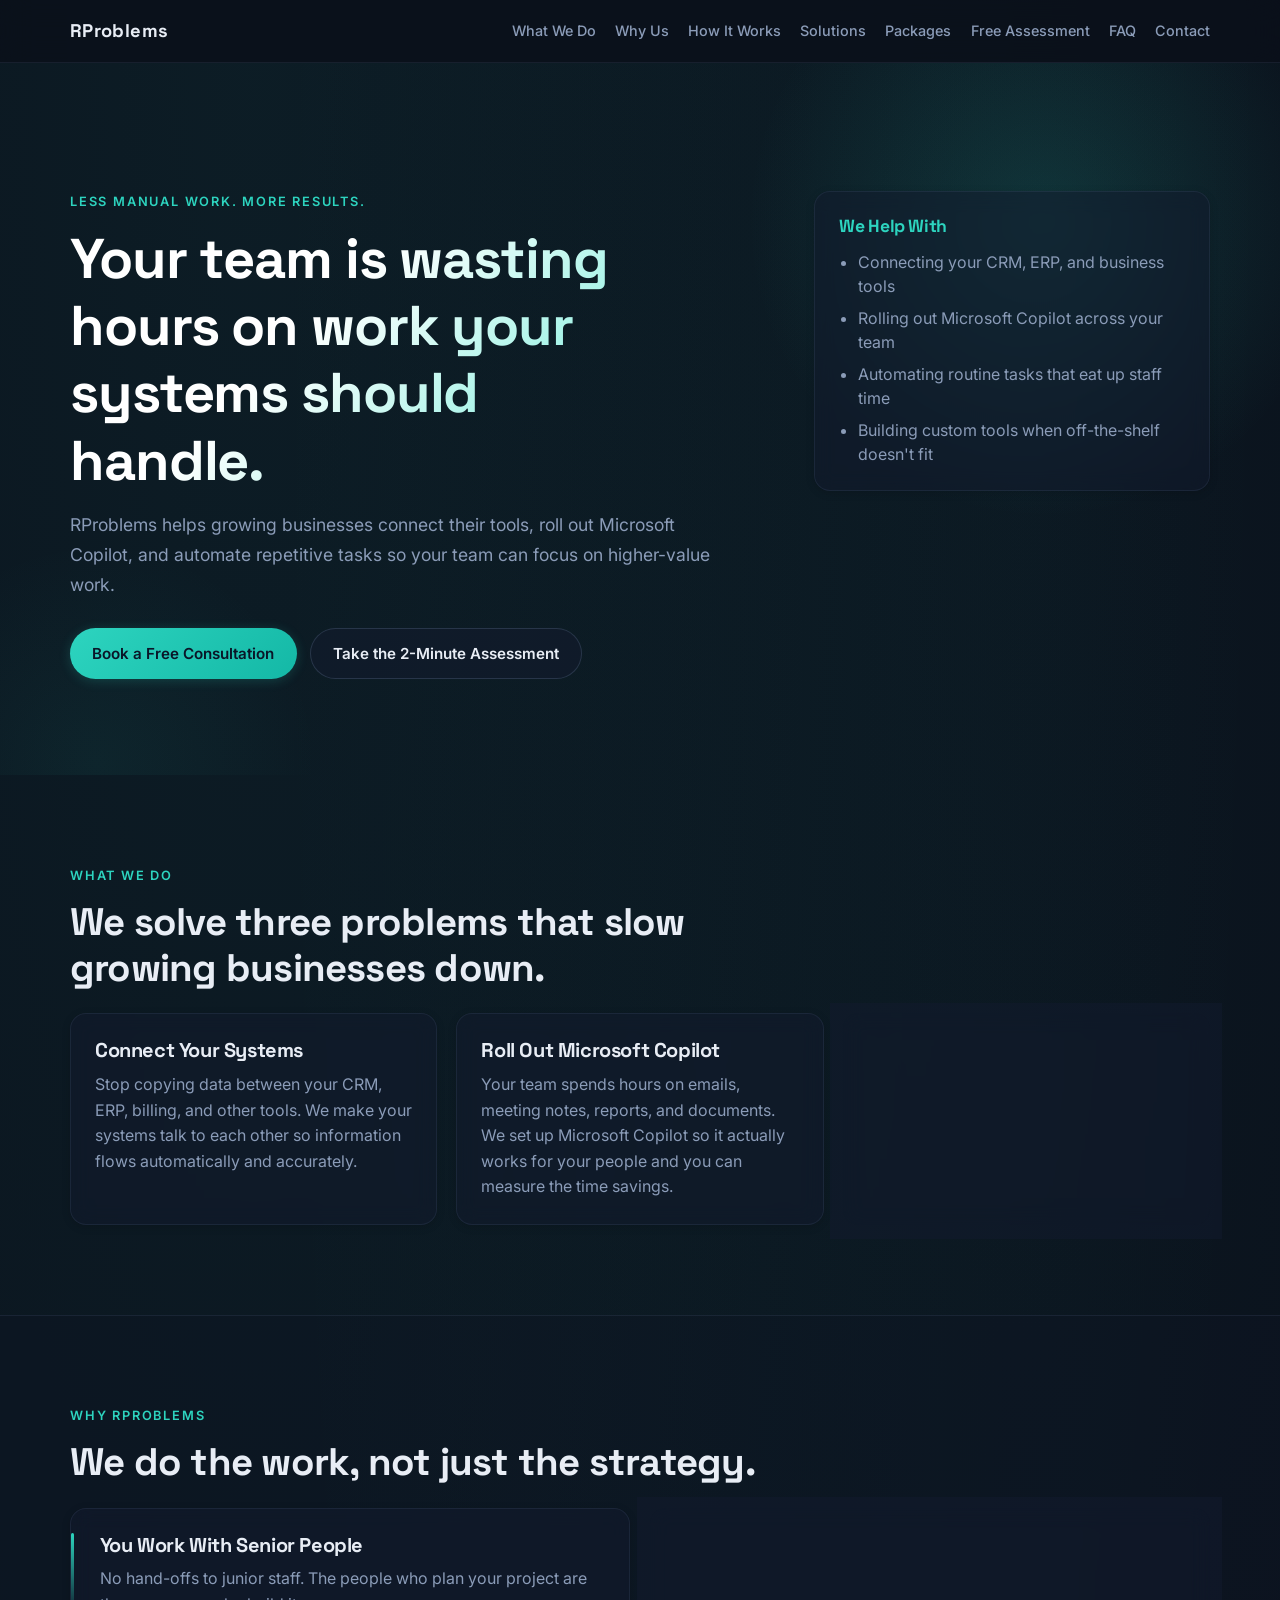
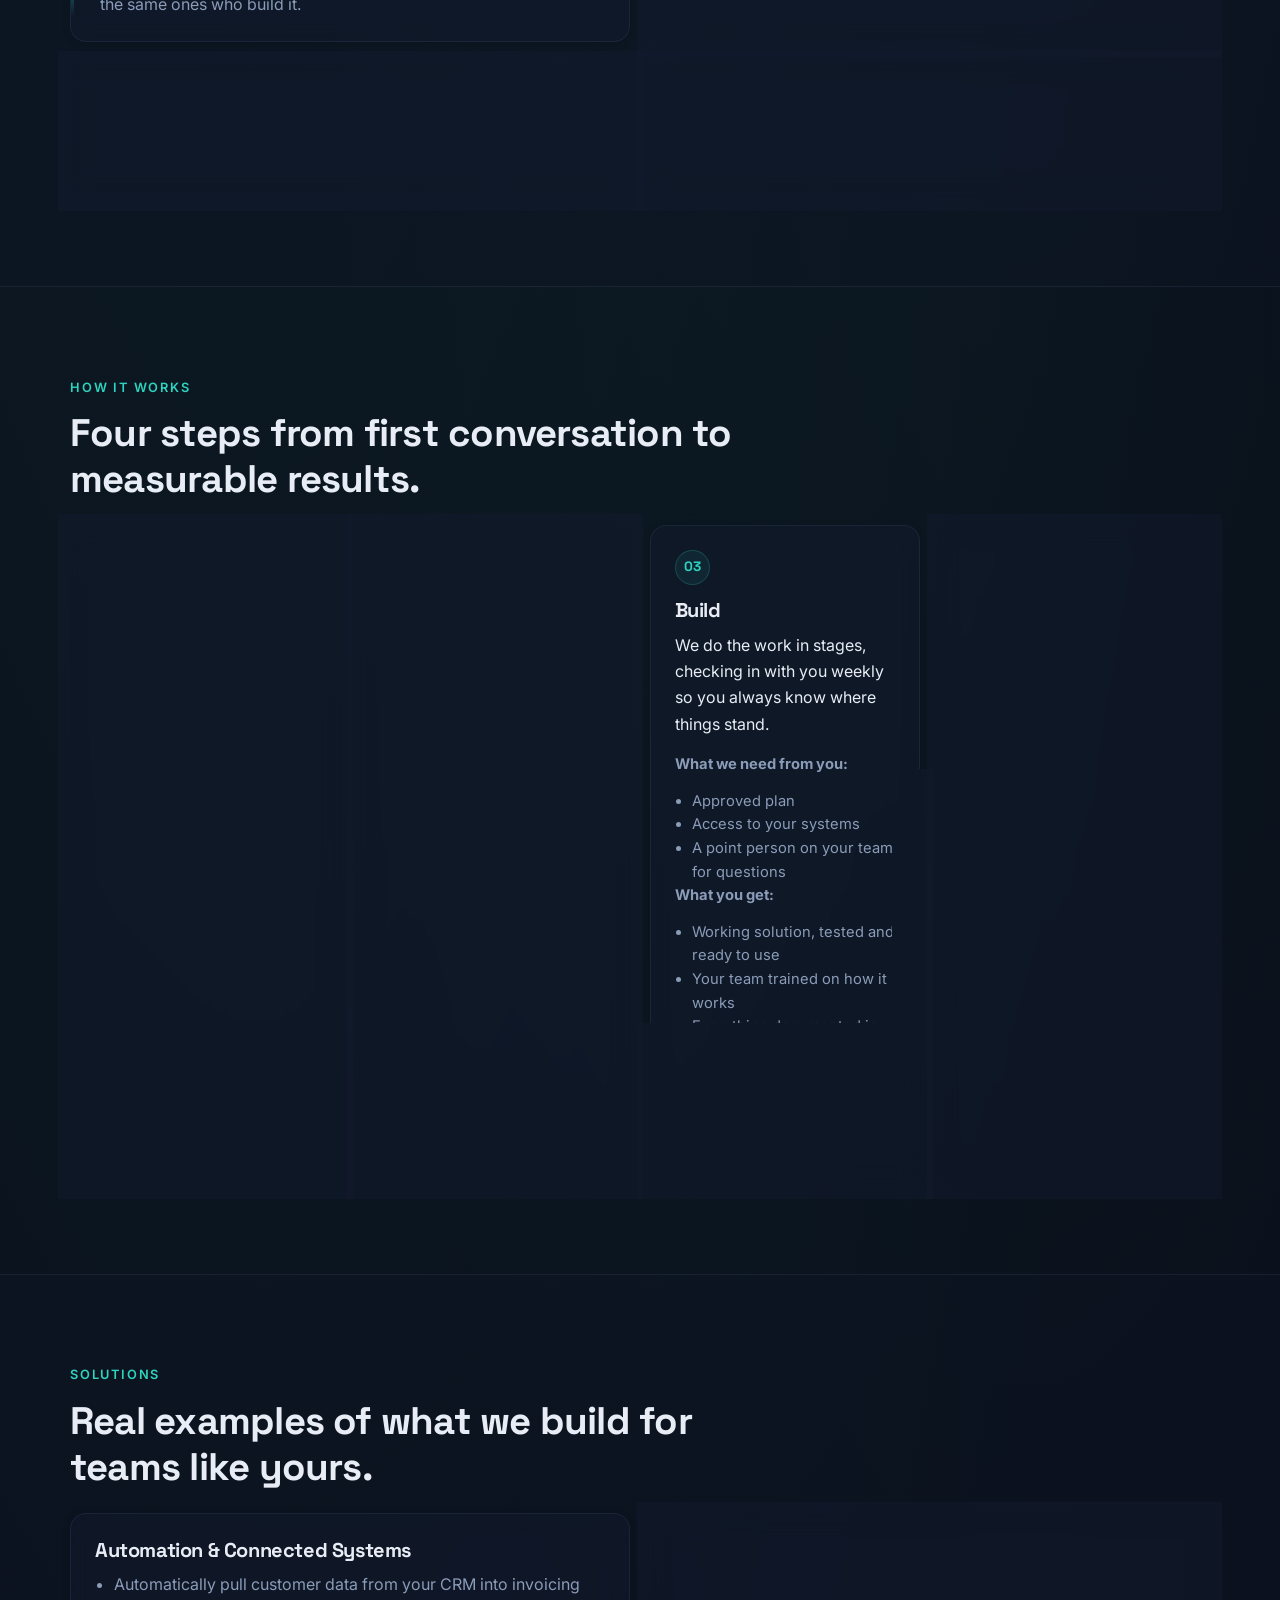
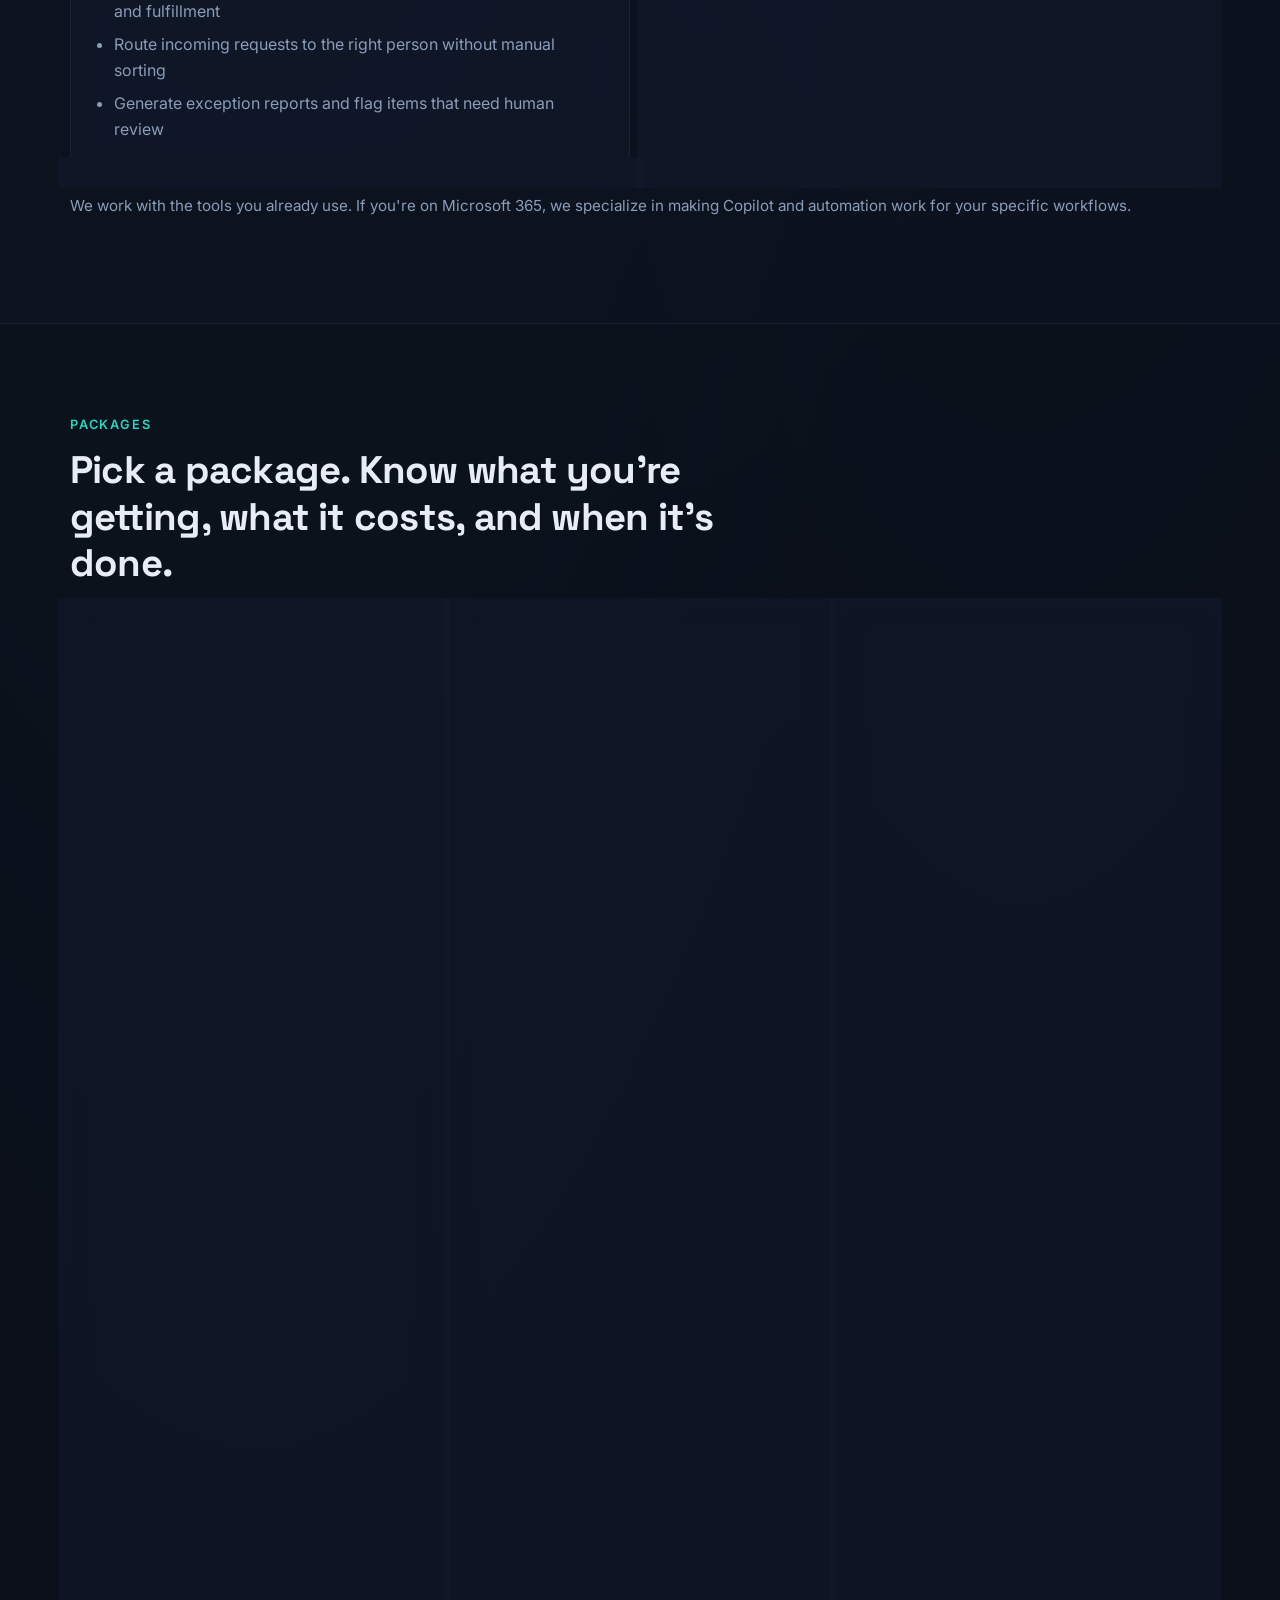
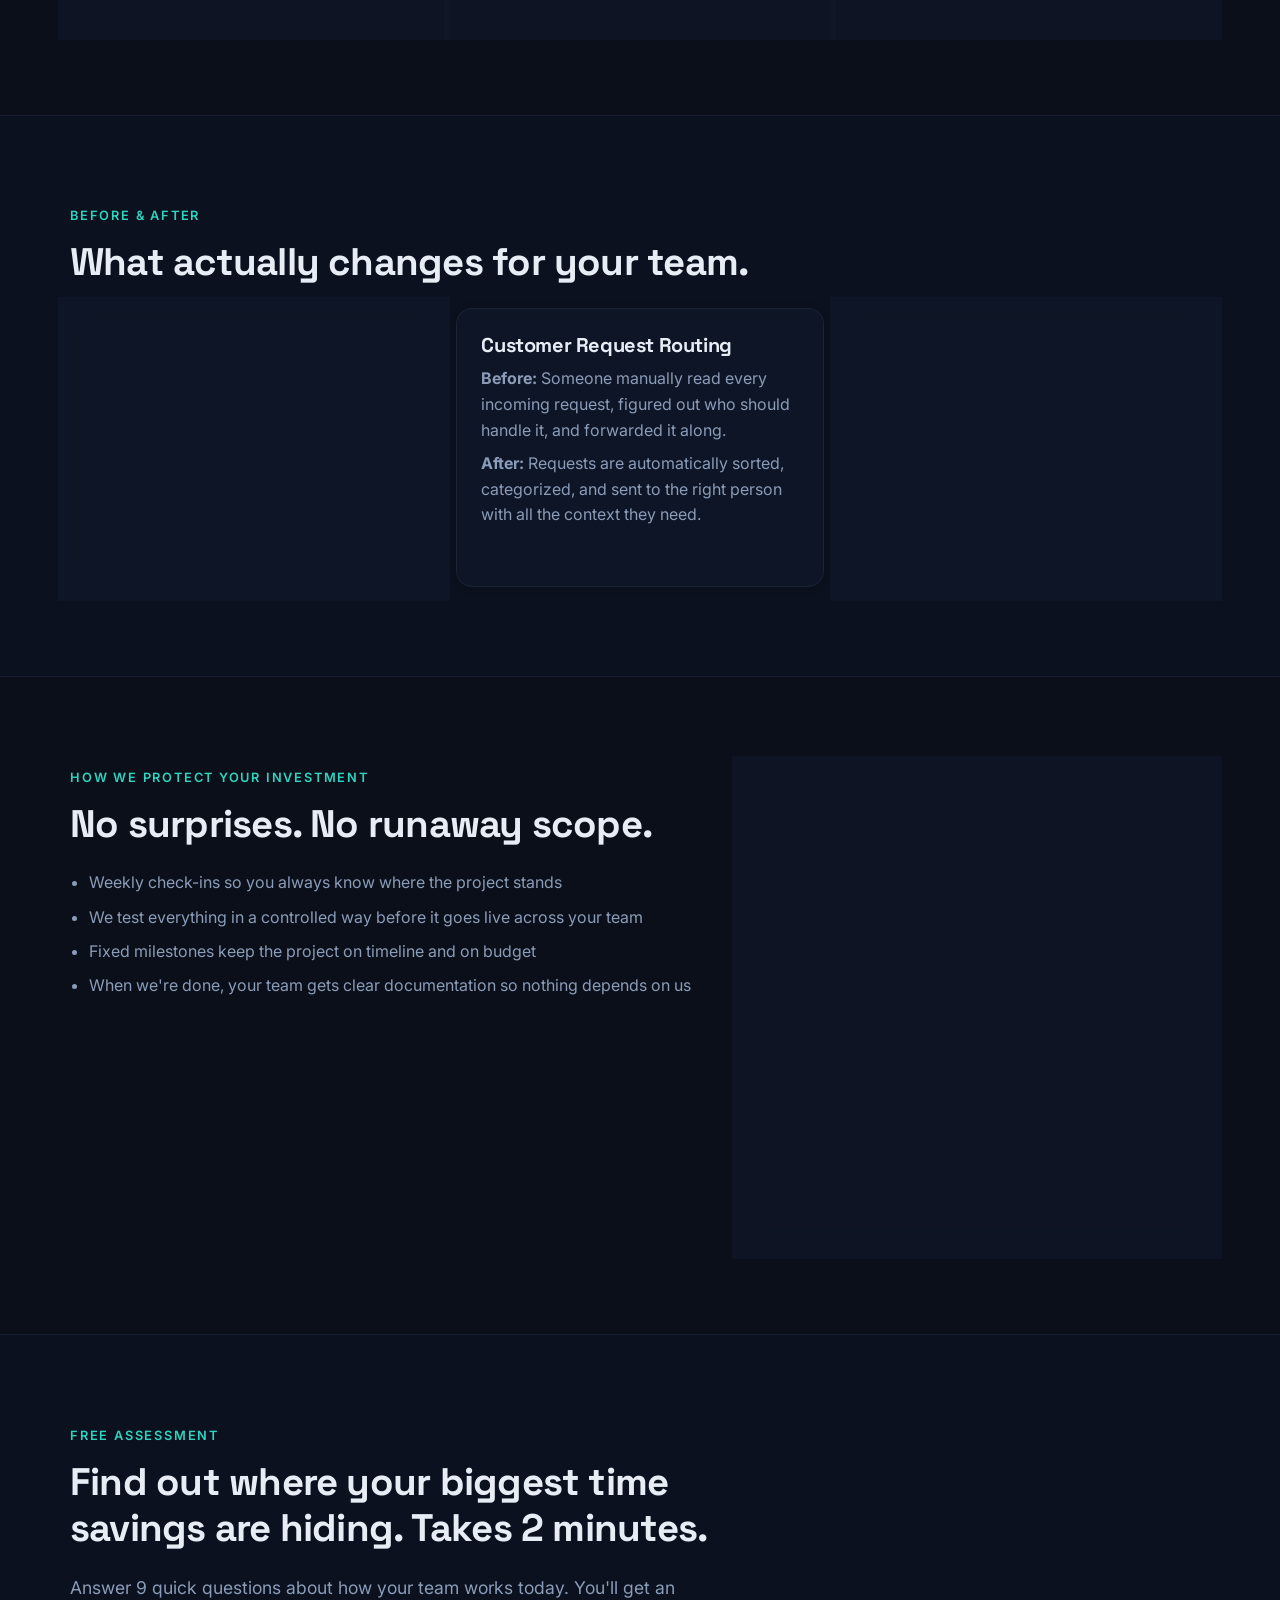
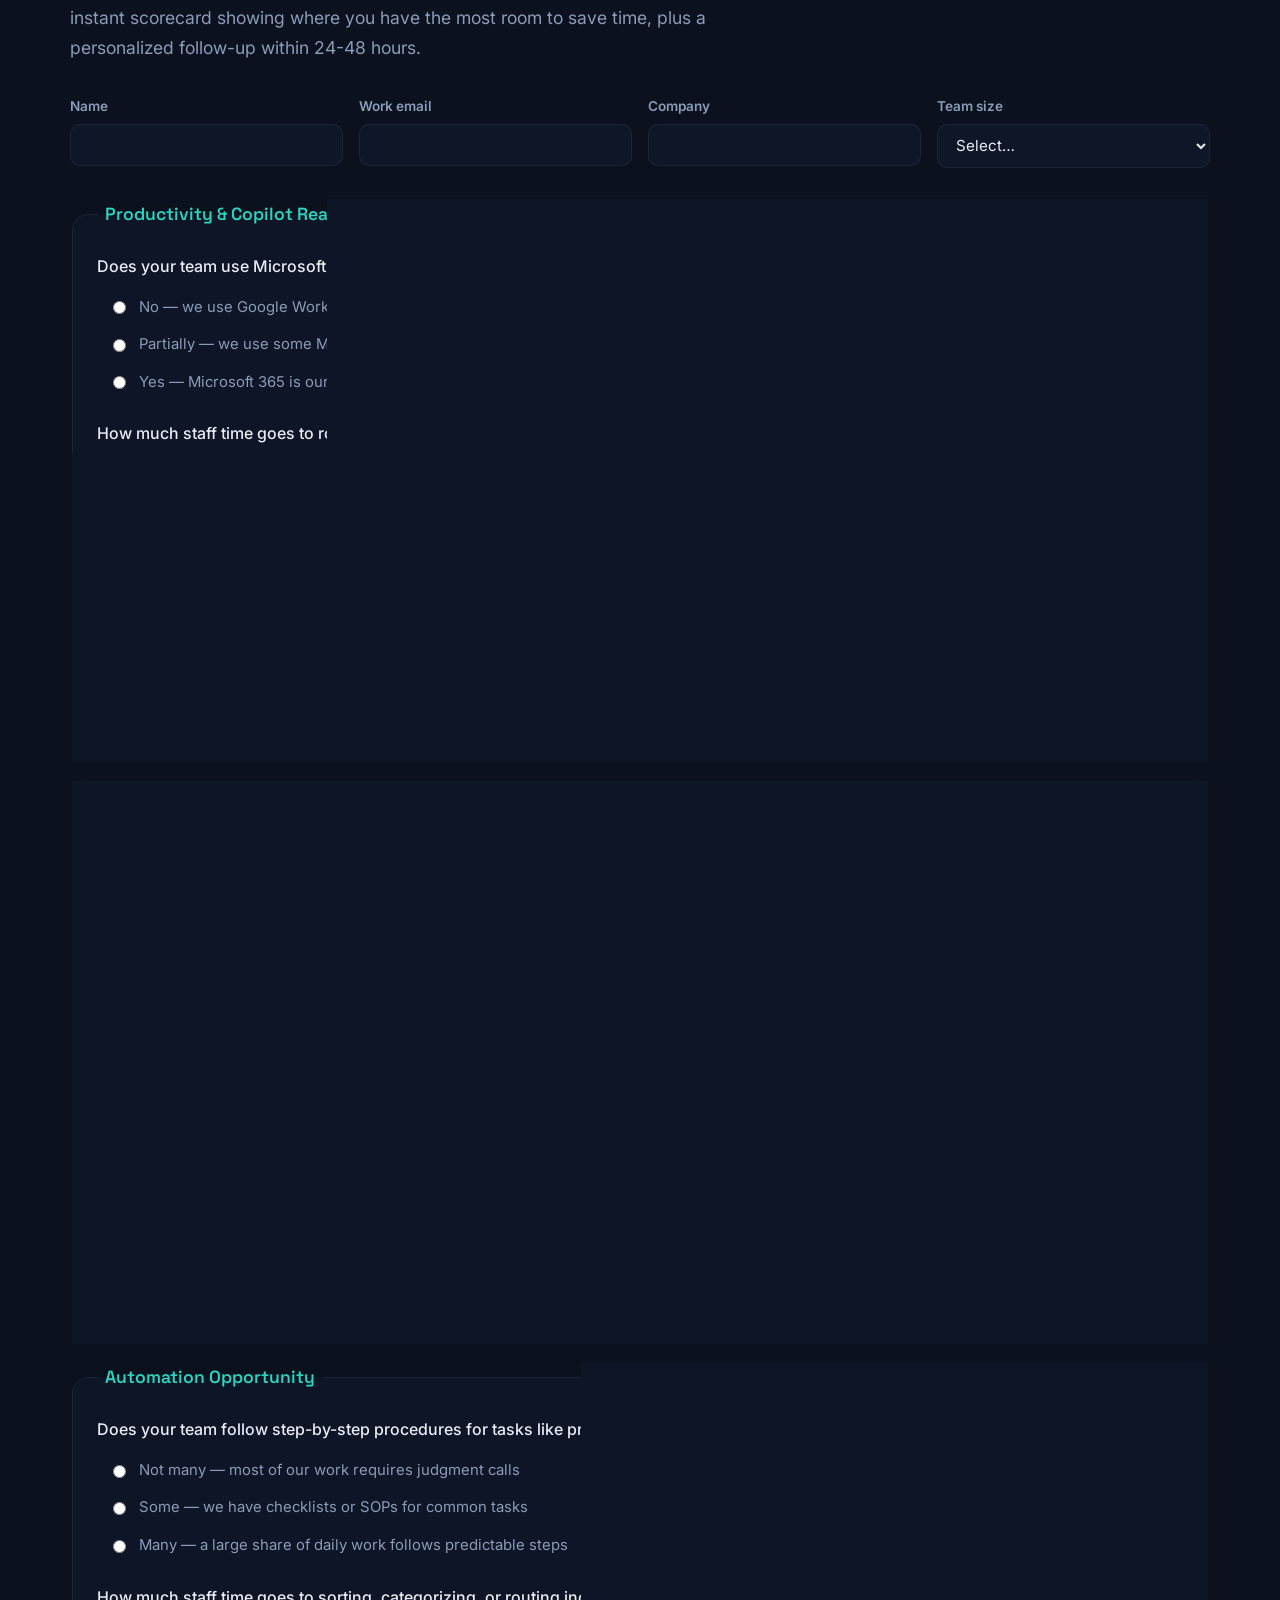
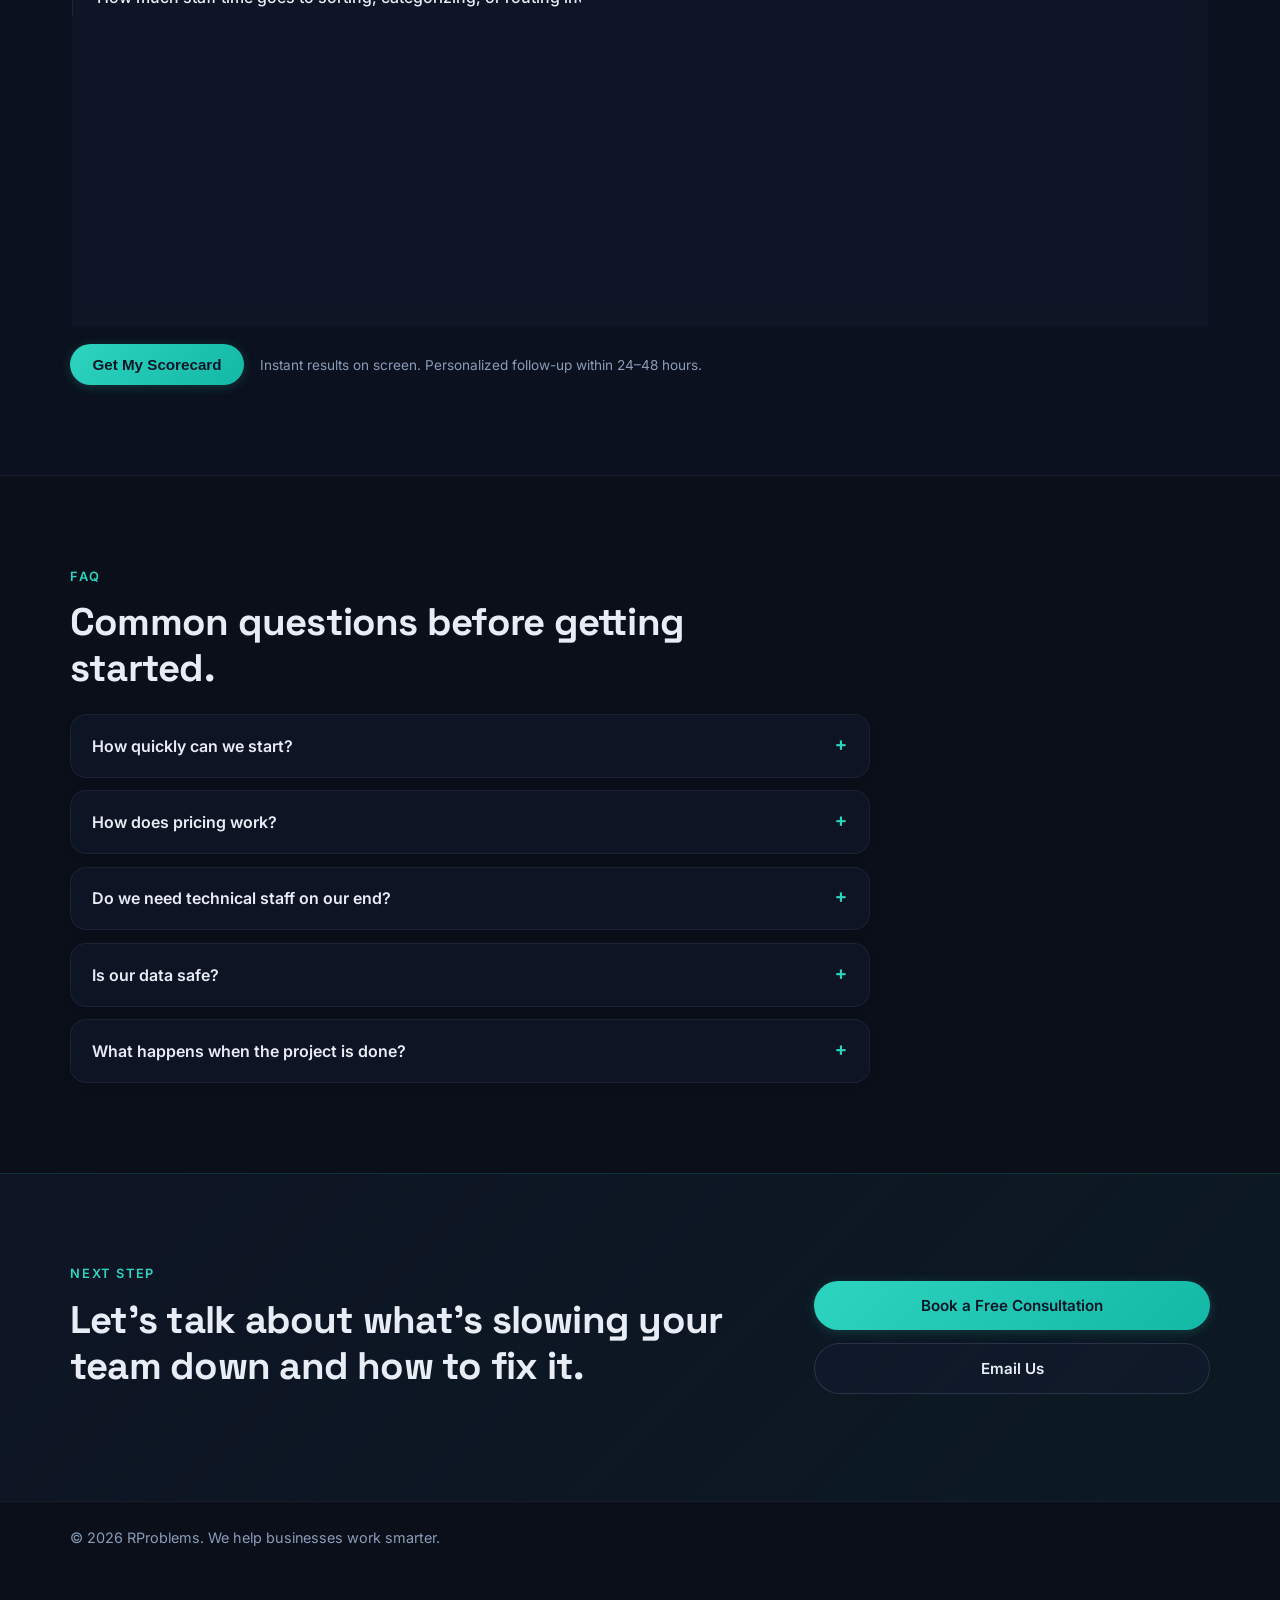
==== commit a4c6729f: "Add Clarity tracking script to index.html" ====
--- a/index.html
+++ b/index.html
@@ -2,7 +2,7 @@
 <html lang="en">
   <head>
     <meta charset="UTF-8" />
-    <meta name="viewport" content="width=device-width, initial-scale=1" />
+    <meta name="viewport" content="width=device-width, initial-scale=1, viewport-fit=cover" />
     <title>RProblems | Connect Your Systems, Automate Your Work, Get More Done</title>
     <meta
       name="description"
@@ -34,6 +34,13 @@
     />
     <link rel="stylesheet" href="styles.css" />
     <script defer src="main.js"></script>
+    <script type="text/javascript">
+      (function(c,l,a,r,i,t,y){
+          c[a]=c[a]||function(){(c[a].q=c[a].q||[]).push(arguments)};
+          t=l.createElement(r);t.async=1;t.src="https://www.clarity.ms/tag/"+i;
+          y=l.getElementsByTagName(r)[0];y.parentNode.insertBefore(t,y);
+      })(window, document, "clarity", "script", "vk6o03tf0c");
+    </script>
   </head>
   <body>
     <a class="skip-link" href="#main">Skip to main content</a>
--- a/styles.css
+++ b/styles.css
@@ -151,6 +151,7 @@
   backdrop-filter: blur(16px);
   -webkit-backdrop-filter: blur(16px);
   transition: box-shadow var(--duration) var(--ease);
+  padding-top: env(safe-area-inset-top);
 }
 
 .site-header.scrolled {
@@ -871,6 +872,7 @@
 
 .footer-shell {
   padding: 1.5rem 0 2.5rem;
+  padding-bottom: max(2.5rem, env(safe-area-inset-bottom));
   color: var(--text-muted);
   font-size: 0.9rem;
 }
@@ -990,6 +992,19 @@
 
 /* ── Responsive: Mobile ────────────────────────────────────── */
 @media (max-width: 768px) {
+  .section {
+    padding: clamp(3rem, 5vw, 4rem) 0;
+  }
+
+  .hero {
+    padding-top: clamp(2.5rem, 5vw, 3.5rem);
+    padding-bottom: clamp(2.5rem, 5vw, 3.5rem);
+  }
+
+  .hero-panel {
+    order: 0;
+  }
+
   .menu-toggle {
     display: flex;
   }
@@ -997,6 +1012,7 @@
   .site-nav {
     position: fixed;
     inset: 0;
+    padding-top: env(safe-area-inset-top);
     background: rgba(10, 15, 26, 0.96);
     backdrop-filter: blur(20px);
     -webkit-backdrop-filter: blur(20px);
@@ -1038,8 +1054,21 @@
     grid-template-columns: 1fr;
   }
 
+  .container {
+    width: min(100% - 2rem, var(--container));
+  }
+
+  h1 {
+    font-size: clamp(1.8rem, 7vw, 2.4rem);
+  }
+
+  h2 {
+    font-size: clamp(1.4rem, 5vw, 1.8rem);
+  }
+
   .btn {
     width: 100%;
+    min-height: 48px;
   }
 
   .hero-cta {
@@ -1066,6 +1095,25 @@
 
   .reason {
     padding-left: 1.5rem;
+  }
+
+  .card,
+  .reason,
+  .process-card,
+  .product-card,
+  .proof-panel,
+  .hero-panel {
+    padding: 1.2rem;
+  }
+
+  .assess-option {
+    padding: 0.6rem 0.5rem;
+    min-height: 44px;
+  }
+
+  summary {
+    padding: 1rem;
+    min-height: 48px;
   }
 }
 
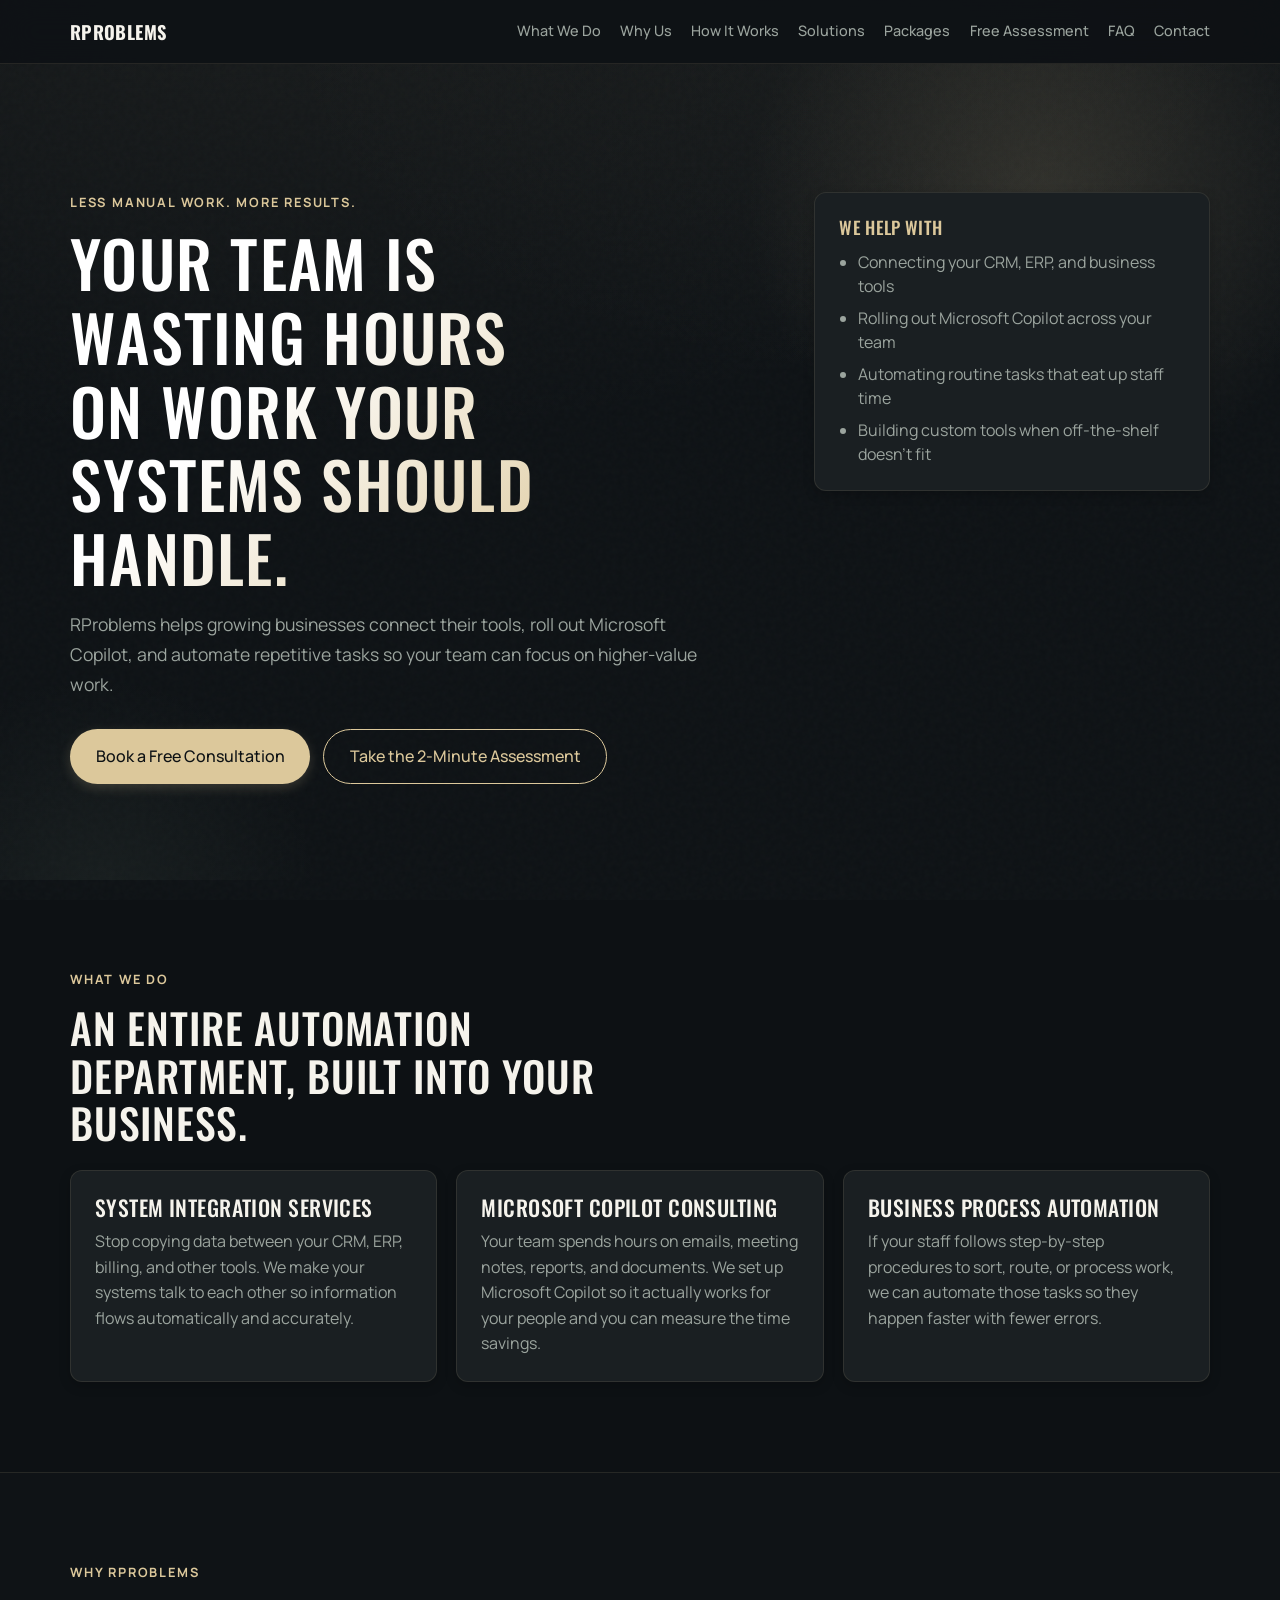
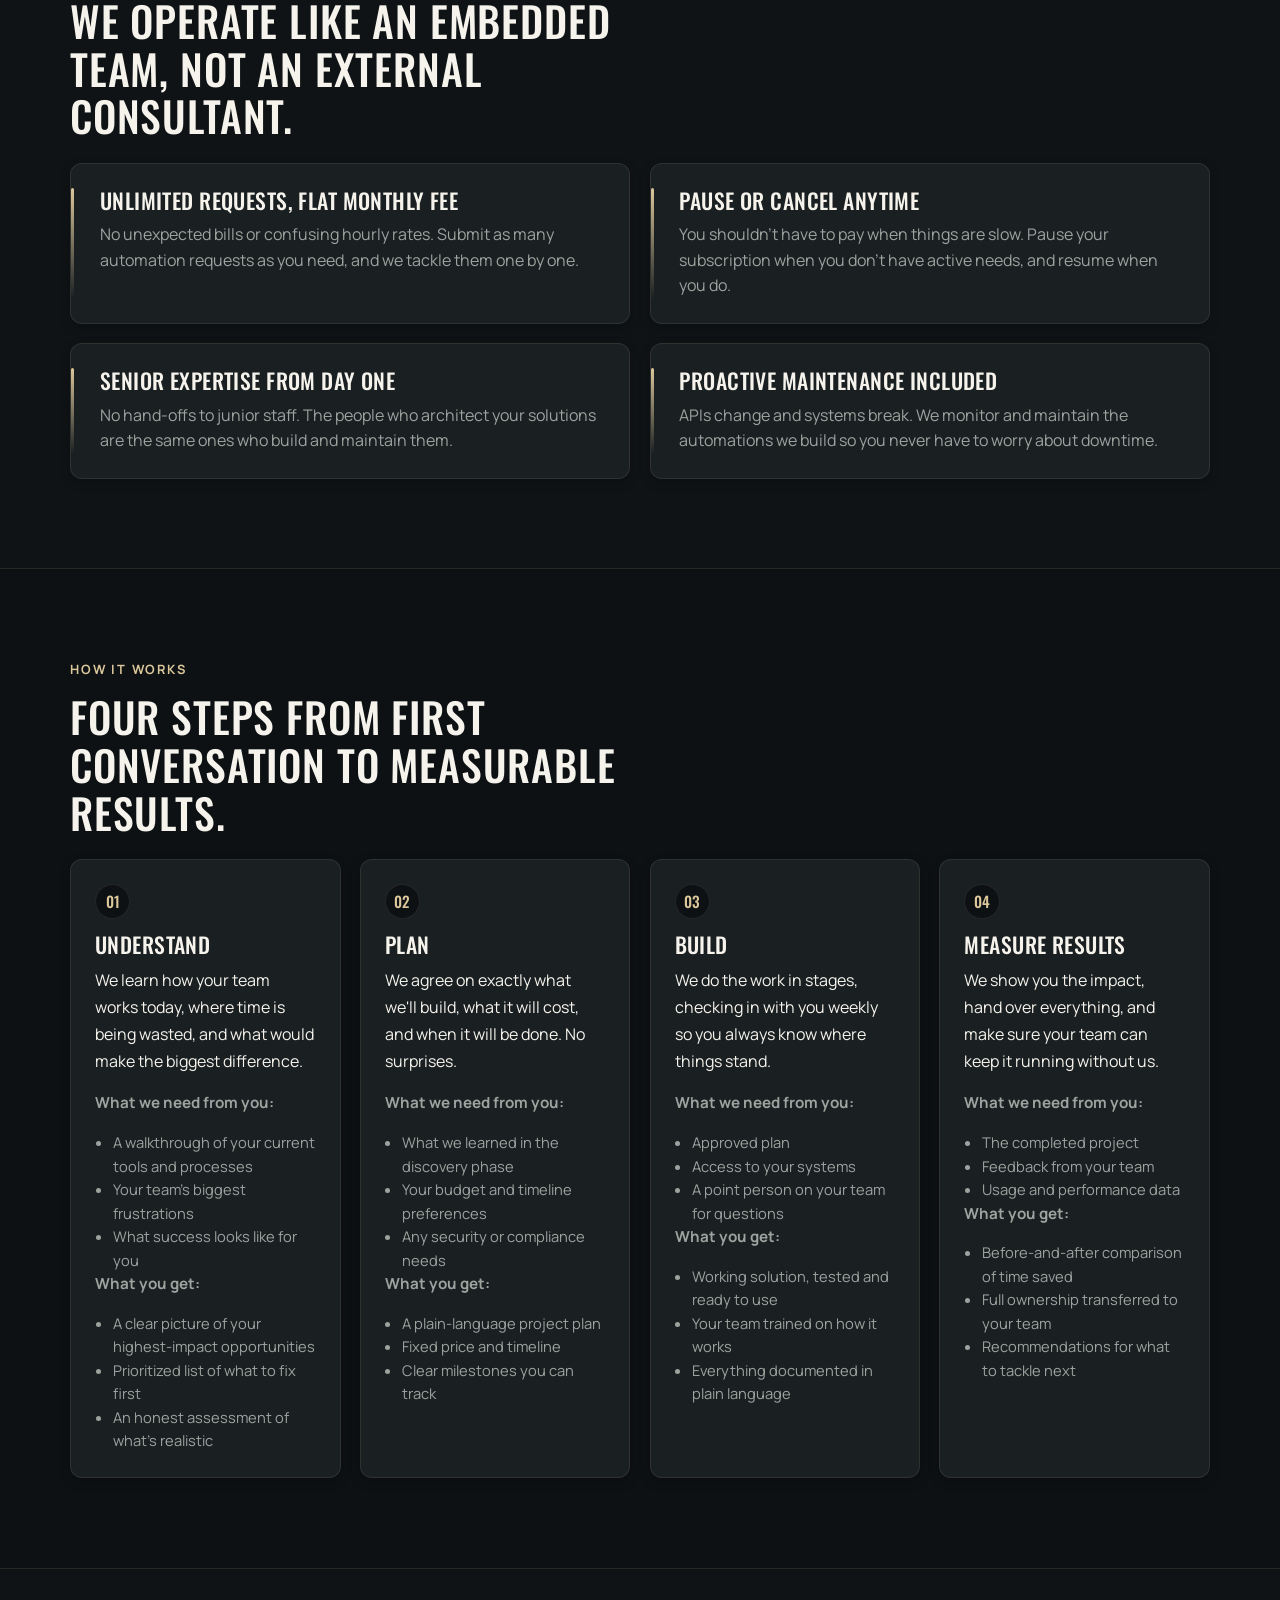
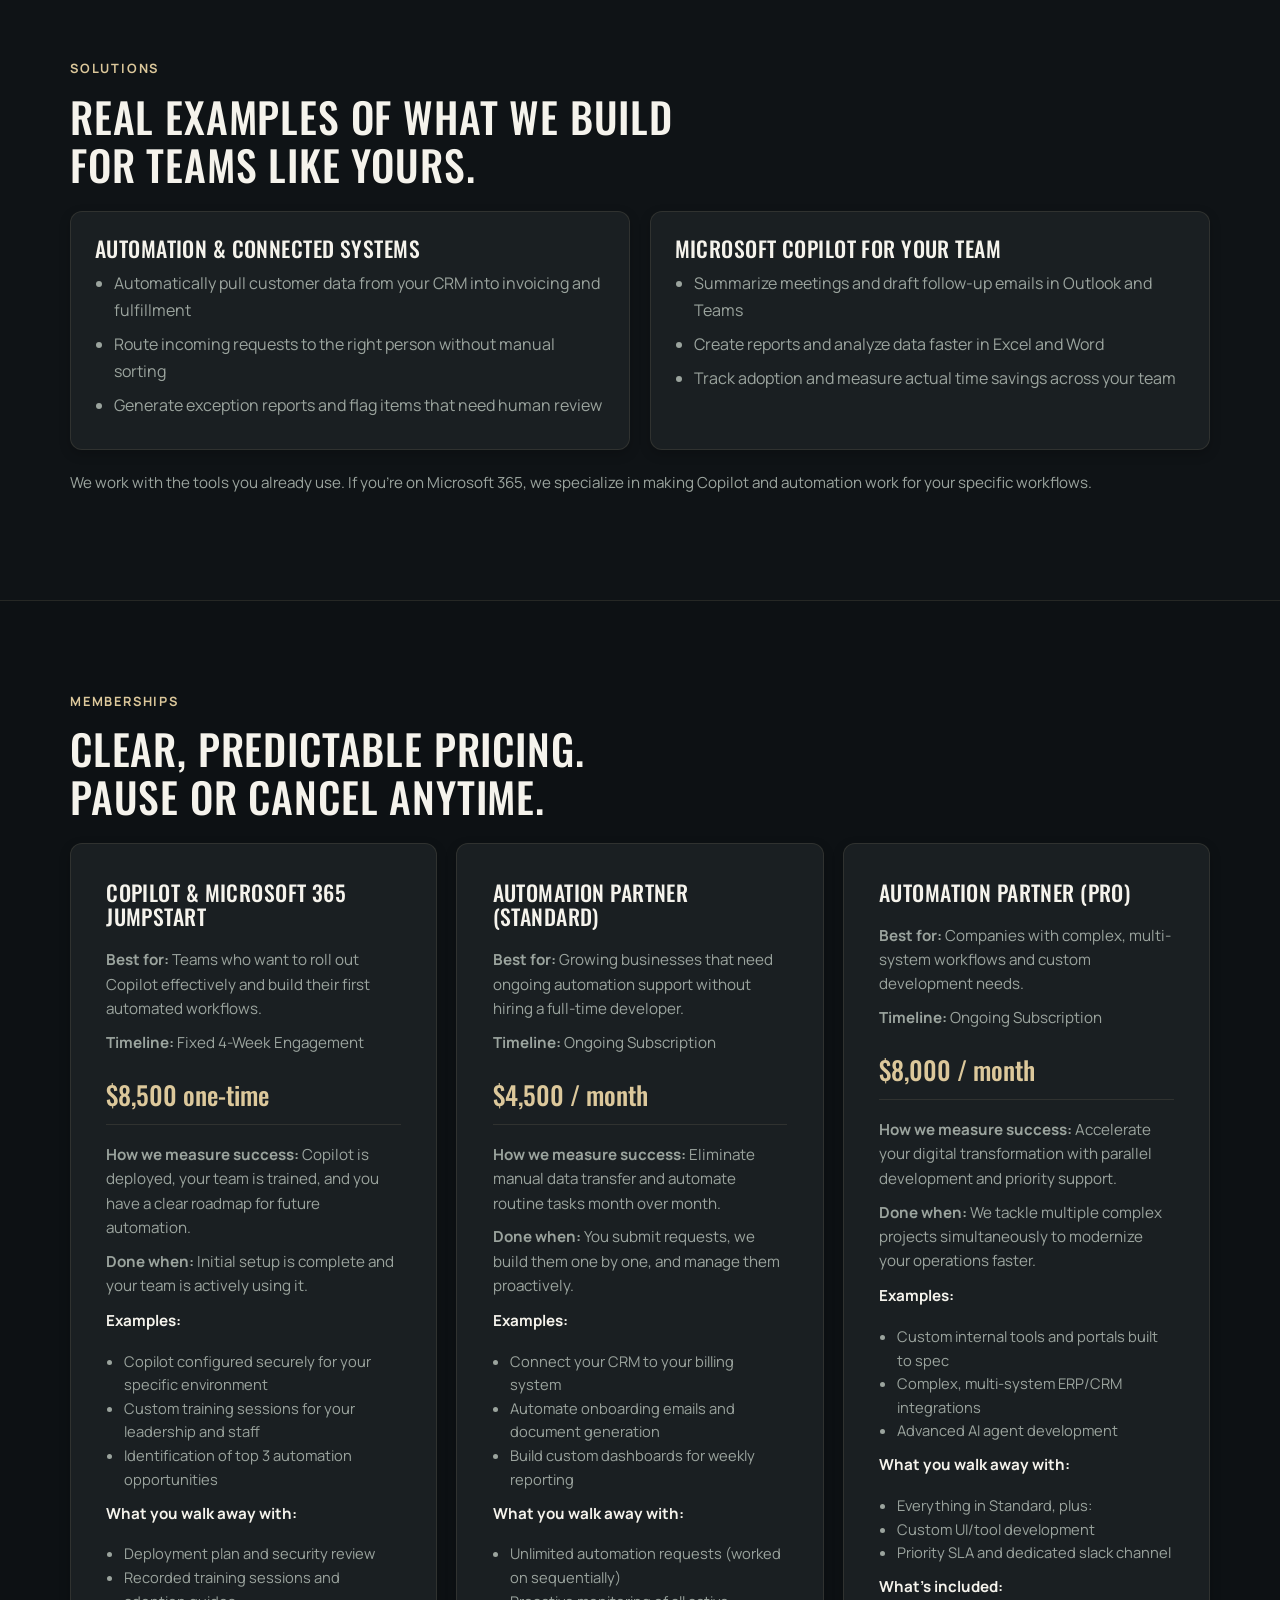
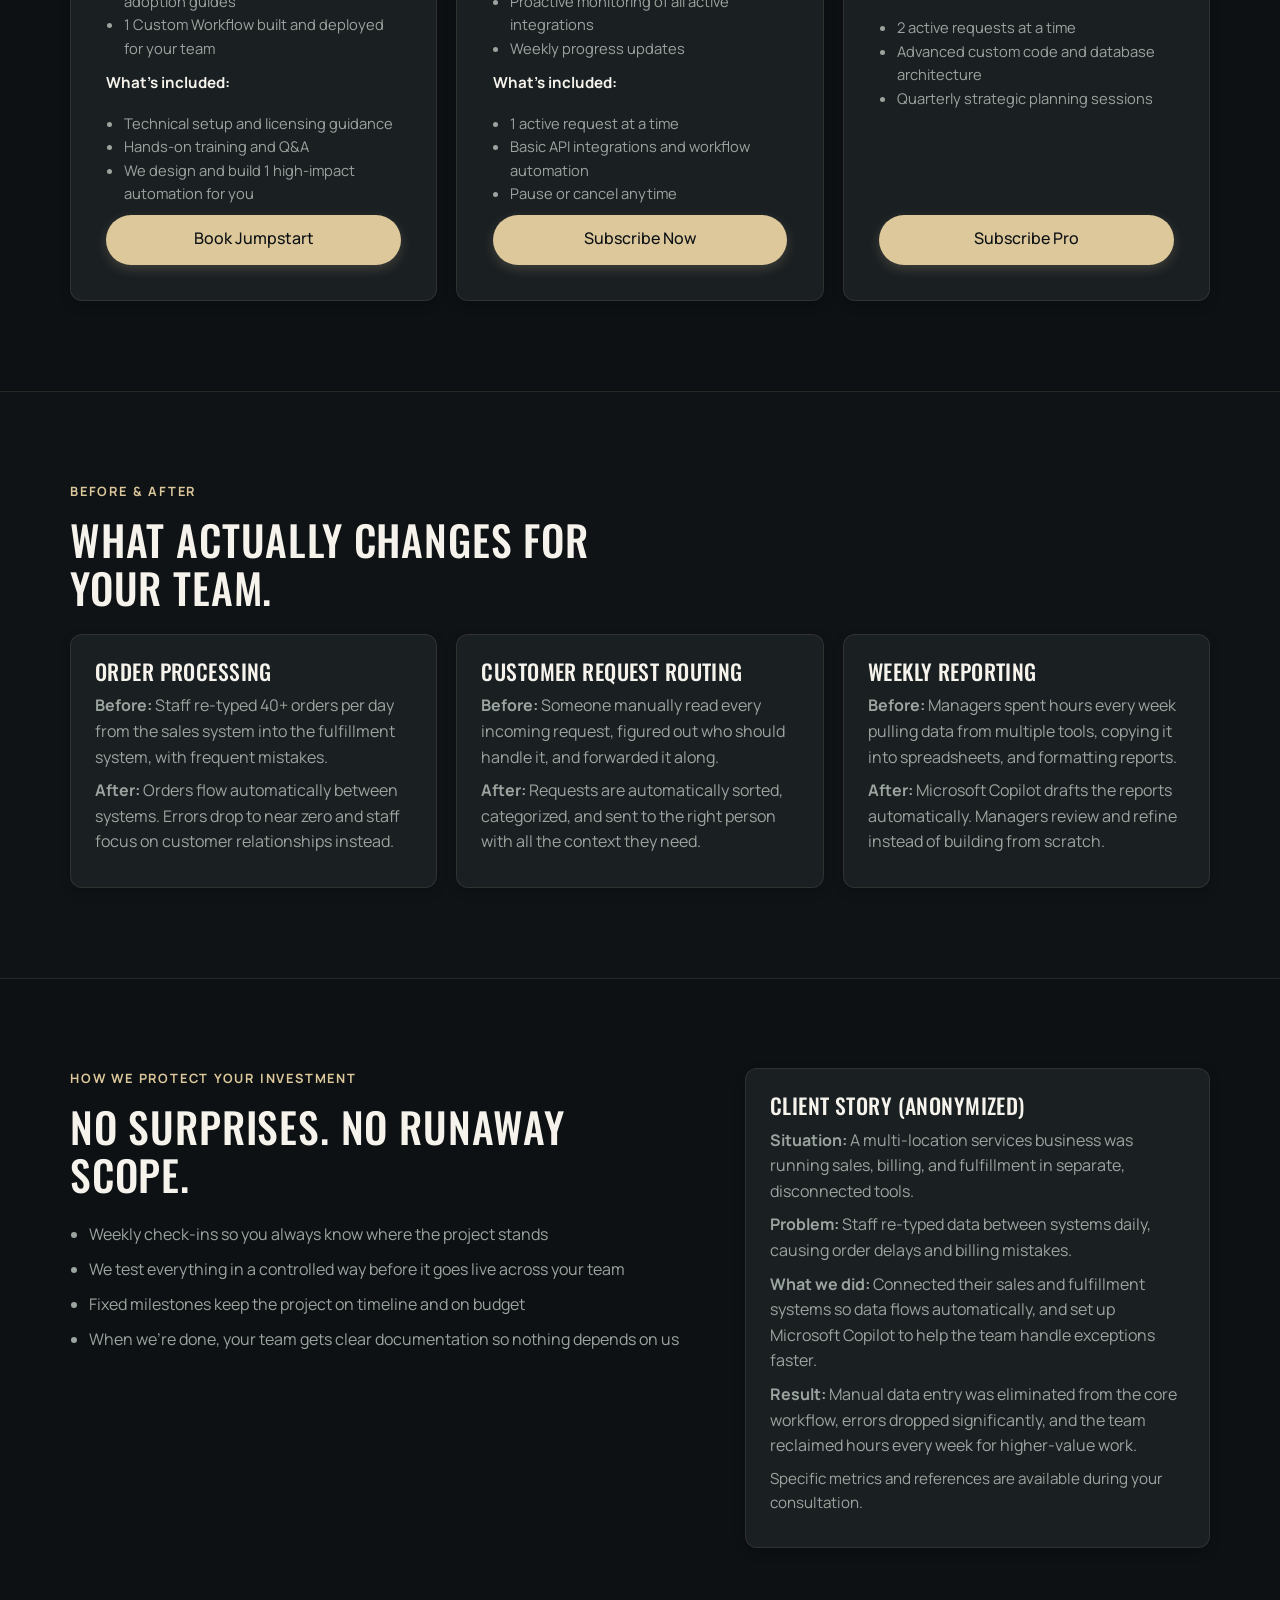
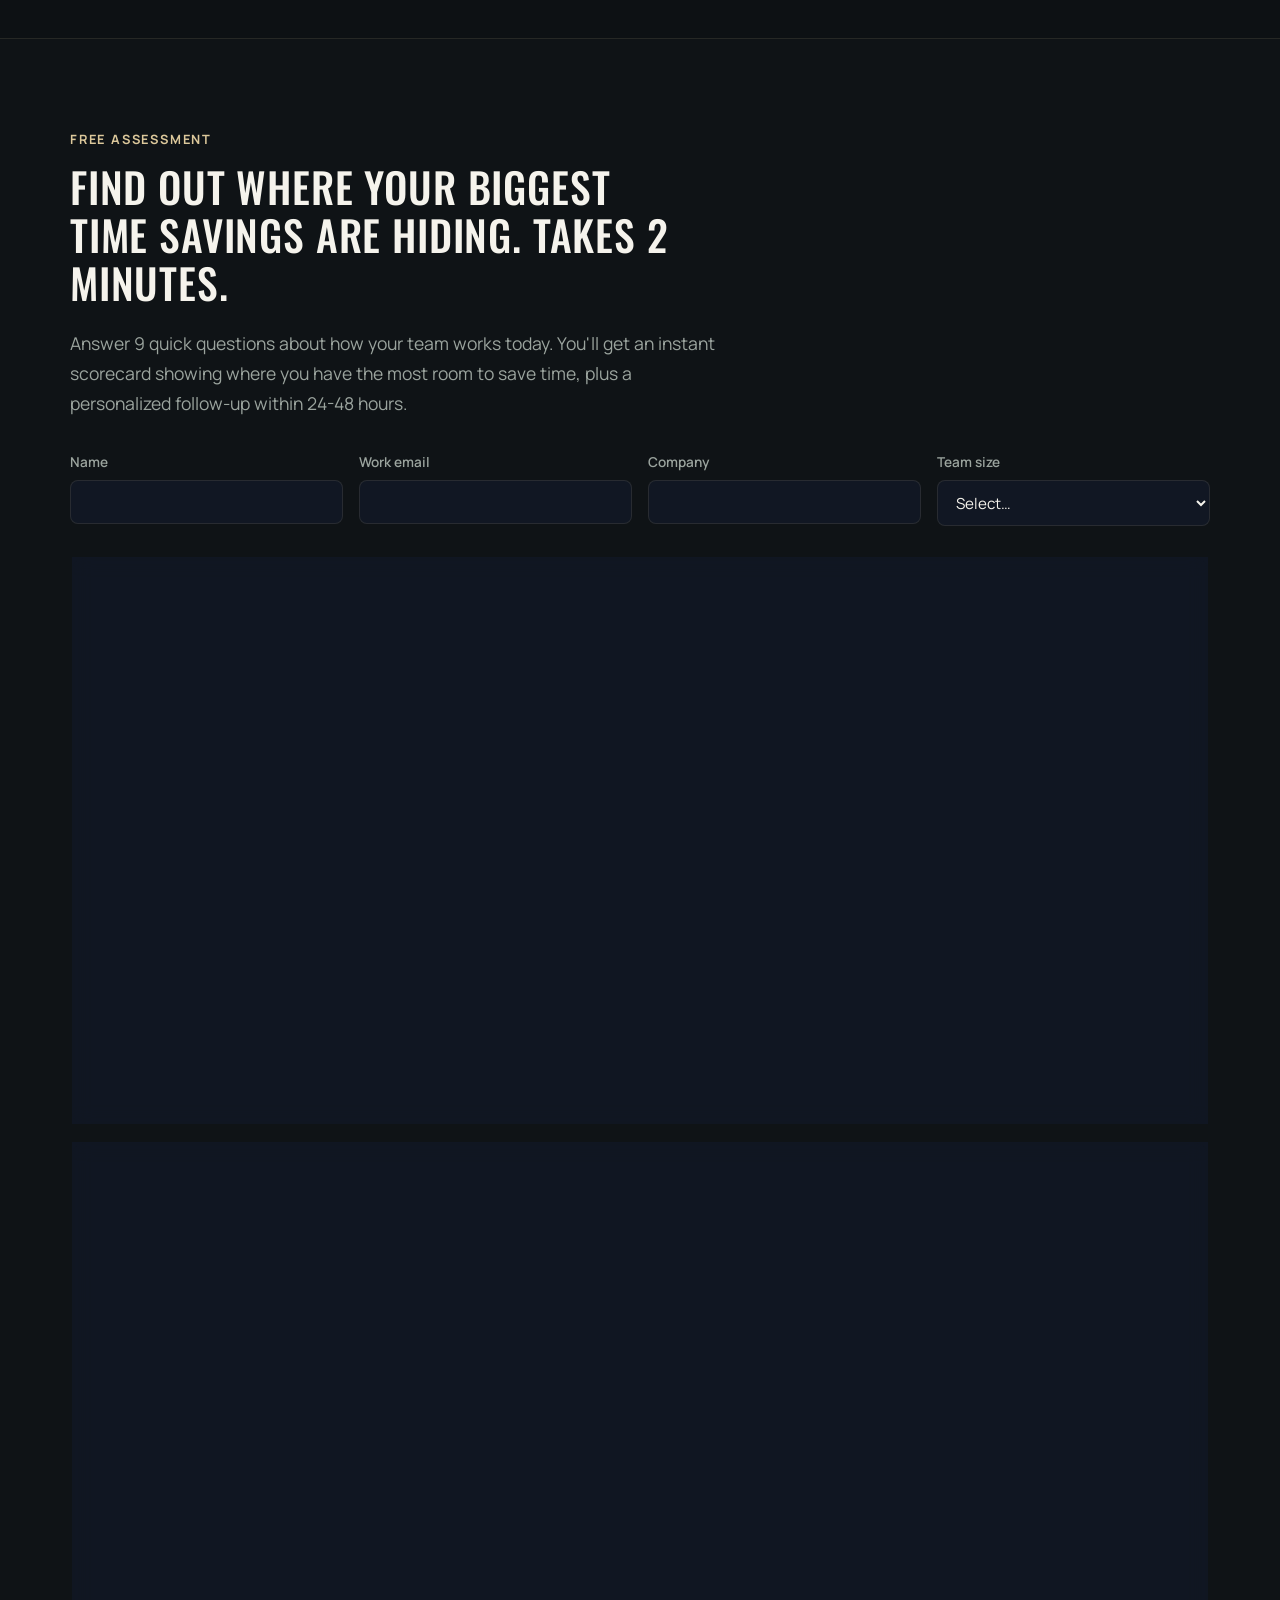
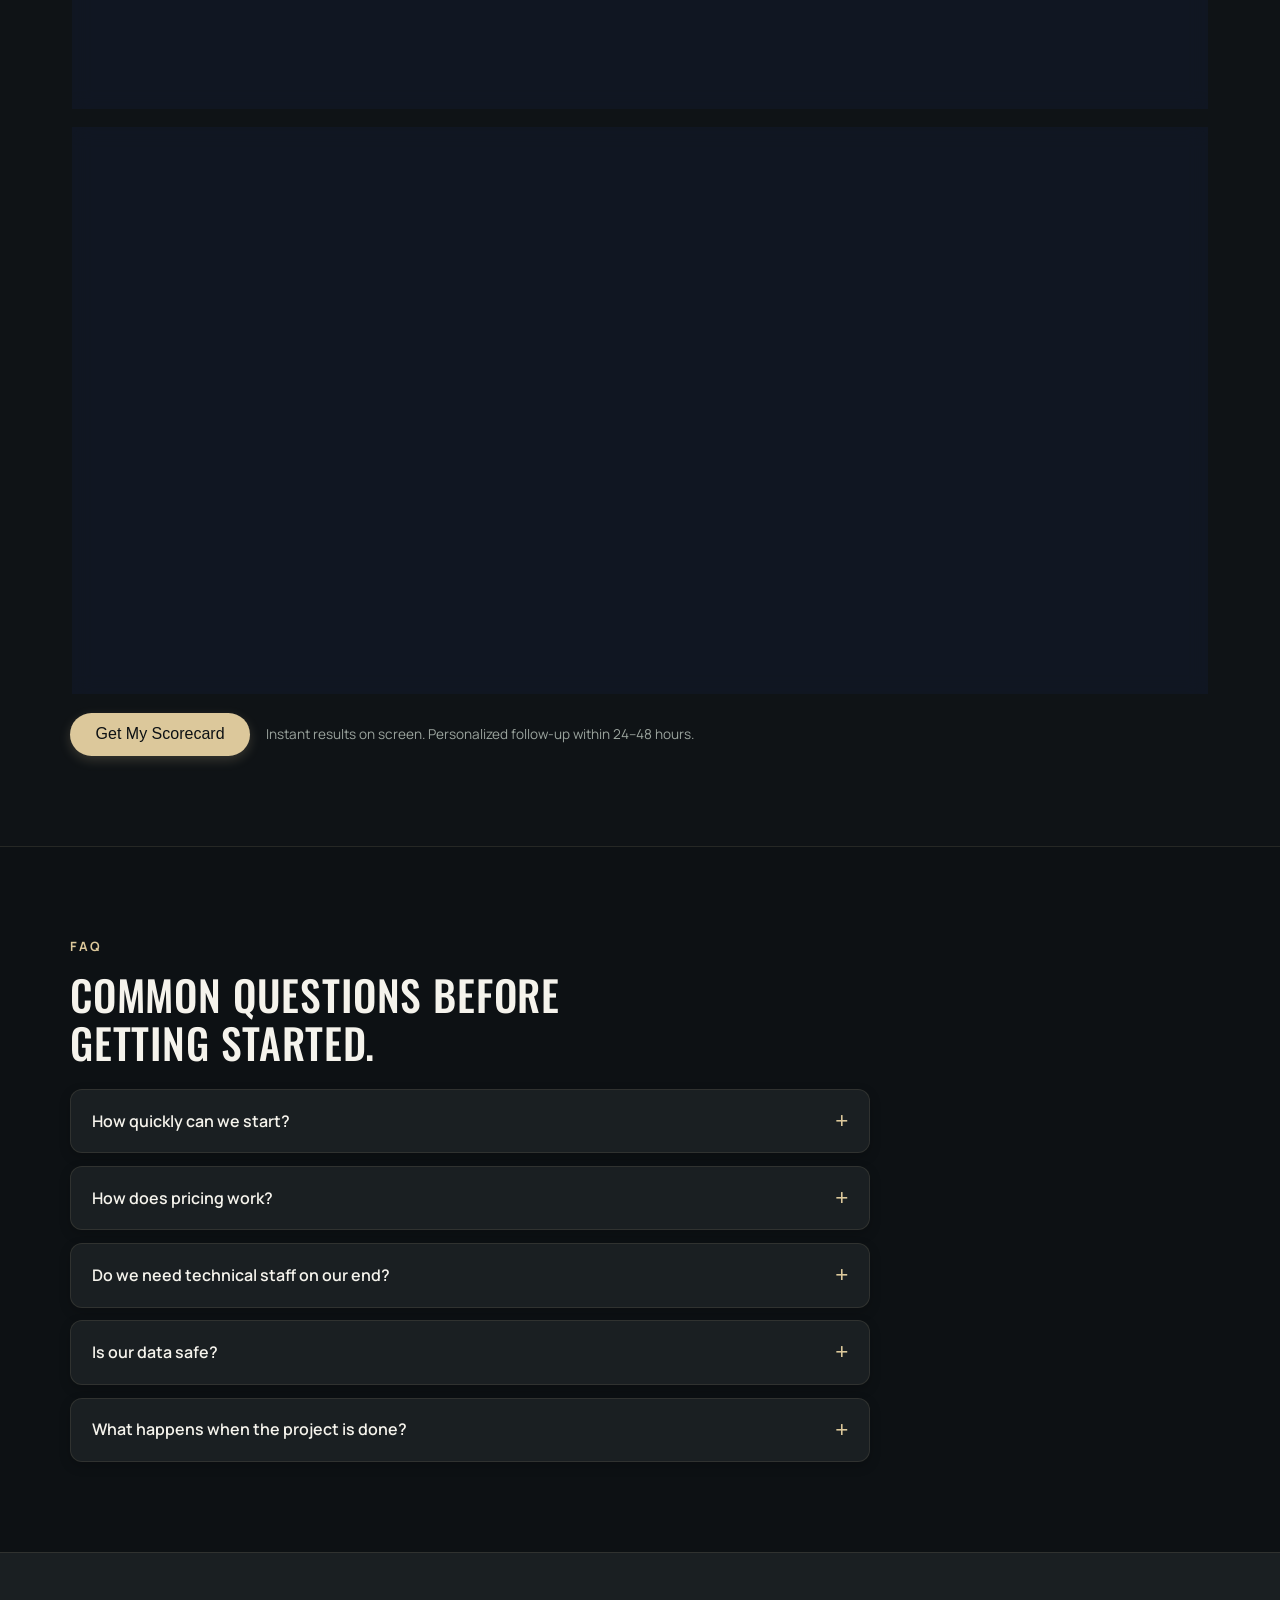
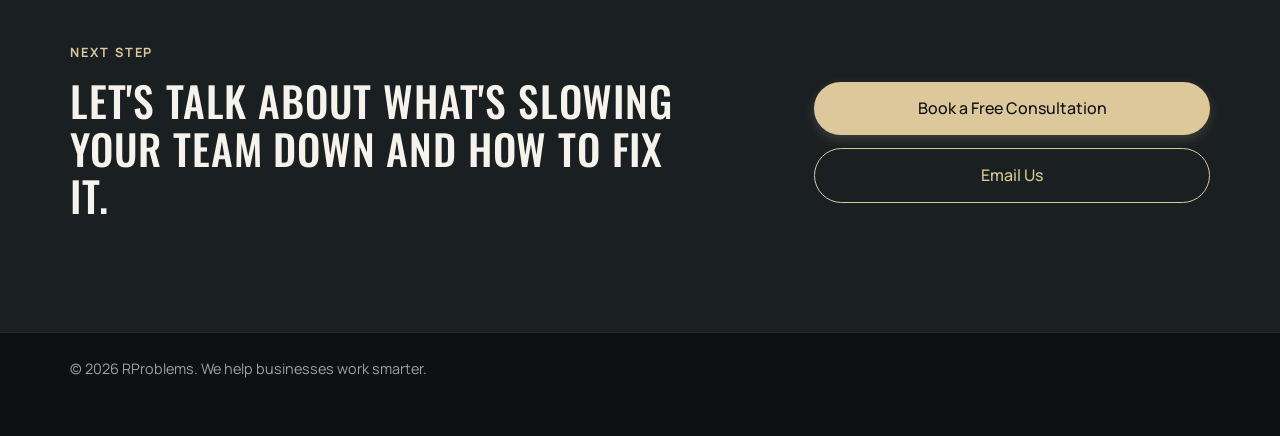
==== commit f396378b: "Update index.html, main.js, and styles.css for improved branding and functionality - Revamped meta t" ====
--- a/index.html
+++ b/index.html
@@ -2,44 +2,77 @@
 <html lang="en">
   <head>
     <meta charset="UTF-8" />
-    <meta name="viewport" content="width=device-width, initial-scale=1, viewport-fit=cover" />
-    <title>RProblems | Connect Your Systems, Automate Your Work, Get More Done</title>
+    <meta
+      name="viewport"
+      content="width=device-width, initial-scale=1, viewport-fit=cover"
+    />
+    <title>RProblems | Business Automation & System Integration Services</title>
     <meta
       name="description"
-      content="RProblems helps growing businesses connect disconnected tools, roll out Microsoft Copilot, and automate routine work so your team can focus on what matters."
+      content="Productized business automation services and system integration. We connect your tools, roll out Microsoft Copilot, and automate routine work for a flat monthly fee."
     />
     <link rel="canonical" href="https://rproblems.com/" />
 
-    <meta property="og:title" content="RProblems | Connect Your Systems, Automate Your Work, Get More Done" />
+    <meta
+      property="og:title"
+      content="RProblems | Business Automation & System Integration Services"
+    />
     <meta
       property="og:description"
-      content="We help businesses stop wasting time on manual data entry, disconnected tools, and repetitive tasks. Fixed-price packages with clear outcomes."
+      content="Stop wasting time on manual data entry and disconnected tools. Get a dedicated automation team for a flat monthly fee."
     />
     <meta property="og:type" content="website" />
     <meta property="og:url" content="https://rproblems.com/" />
     <meta property="og:site_name" content="RProblems" />
 
     <meta name="twitter:card" content="summary_large_image" />
-    <meta name="twitter:title" content="RProblems | Connect Your Systems, Automate Your Work, Get More Done" />
+    <meta
+      name="twitter:title"
+      content="RProblems | Business Automation & System Integration Services"
+    />
     <meta
       name="twitter:description"
-      content="Fixed-price packages that connect your tools, roll out Microsoft Copilot, and automate routine work for measurable time savings."
+      content="Productized business automation services and system integration for a flat monthly fee. Stop wasting time on manual data entry."
     />
 
     <link rel="preconnect" href="https://fonts.googleapis.com" />
     <link rel="preconnect" href="https://fonts.gstatic.com" crossorigin />
     <link
-      href="https://fonts.googleapis.com/css2?family=Inter:wght@400;500;600;700&family=Space+Grotesk:wght@500;600;700&display=swap"
+      href="https://fonts.googleapis.com/css2?family=Manrope:wght@400;500;600;700&family=Oswald:wght@400;500;600;700&display=swap"
       rel="stylesheet"
     />
     <link rel="stylesheet" href="styles.css" />
     <script defer src="main.js"></script>
     <script type="text/javascript">
-      (function(c,l,a,r,i,t,y){
-          c[a]=c[a]||function(){(c[a].q=c[a].q||[]).push(arguments)};
-          t=l.createElement(r);t.async=1;t.src="https://www.clarity.ms/tag/"+i;
-          y=l.getElementsByTagName(r)[0];y.parentNode.insertBefore(t,y);
+      (function (c, l, a, r, i, t, y) {
+        c[a] =
+          c[a] ||
+          function () {
+            (c[a].q = c[a].q || []).push(arguments);
+          };
+        t = l.createElement(r);
+        t.async = 1;
+        t.src = "https://www.clarity.ms/tag/" + i;
+        y = l.getElementsByTagName(r)[0];
+        y.parentNode.insertBefore(t, y);
       })(window, document, "clarity", "script", "vk6o03tf0c");
+    </script>
+    <script type="application/ld+json">
+      {
+        "@context": "https://schema.org",
+        "@type": "ProfessionalService",
+        "name": "RProblems",
+        "url": "https://rproblems.com",
+        "logo": "https://rproblems.com/icon.svg",
+        "description": "Business automation services and Microsoft Copilot consulting. We provide productized automation subscriptions and integration services for growing teams.",
+        "telephone": "",
+        "priceRange": "$$$",
+        "address": {
+          "@type": "PostalAddress",
+          "addressCountry": "US"
+        },
+        "sameAs": []
+      }
     </script>
   </head>
   <body>
@@ -48,7 +81,12 @@
     <header class="site-header" id="site-header">
       <div class="container nav-shell">
         <a class="brand" href="#top" aria-label="RProblems home">RProblems</a>
-        <button class="menu-toggle" id="menu-toggle" aria-expanded="false" aria-label="Toggle navigation">
+        <button
+          class="menu-toggle"
+          id="menu-toggle"
+          aria-expanded="false"
+          aria-label="Toggle navigation"
+        >
           <span></span><span></span><span></span>
         </button>
         <nav class="site-nav" id="site-nav" aria-label="Primary">
@@ -69,10 +107,13 @@
         <div class="container hero-grid">
           <div class="hero-content">
             <p class="eyebrow">Less Manual Work. More Results.</p>
-            <h1>Your team is wasting hours on work your systems should handle.</h1>
+            <h1>
+              Your team is wasting hours on work your systems should handle.
+            </h1>
             <p class="lead">
-              RProblems helps growing businesses connect their tools, roll out Microsoft Copilot,
-              and automate repetitive tasks so your team can focus on higher-value work.
+              RProblems helps growing businesses connect their tools, roll out
+              Microsoft Copilot, and automate repetitive tasks so your team can
+              focus on higher-value work.
             </p>
             <div class="hero-cta">
               <a
@@ -82,7 +123,9 @@
                 rel="noreferrer"
                 >Book a Free Consultation</a
               >
-              <a class="btn btn-secondary" href="#assessment">Take the 2-Minute Assessment</a>
+              <a class="btn btn-secondary" href="#assessment"
+                >Take the 2-Minute Assessment</a
+              >
             </div>
           </div>
           <aside class="hero-panel" aria-label="What we help with">
@@ -100,27 +143,30 @@
       <section id="what-we-do" class="section reveal">
         <div class="container">
           <p class="eyebrow">What We Do</p>
-          <h2>We solve three problems that slow growing businesses down.</h2>
+          <h2>An entire automation department, built into your business.</h2>
           <div class="feature-grid">
             <article class="card">
-              <h3>Connect Your Systems</h3>
-              <p>
-                Stop copying data between your CRM, ERP, billing, and other tools. We make your systems
-                talk to each other so information flows automatically and accurately.
-              </p>
-            </article>
-            <article class="card">
-              <h3>Roll Out Microsoft Copilot</h3>
-              <p>
-                Your team spends hours on emails, meeting notes, reports, and documents. We set up Microsoft
-                Copilot so it actually works for your people and you can measure the time savings.
-              </p>
-            </article>
-            <article class="card">
-              <h3>Automate Routine Work</h3>
-              <p>
-                If your staff follows step-by-step procedures to sort, route, or process work,
-                we can automate those tasks so they happen faster with fewer errors.
+              <h3>System Integration Services</h3>
+              <p>
+                Stop copying data between your CRM, ERP, billing, and other
+                tools. We make your systems talk to each other so information
+                flows automatically and accurately.
+              </p>
+            </article>
+            <article class="card">
+              <h3>Microsoft Copilot Consulting</h3>
+              <p>
+                Your team spends hours on emails, meeting notes, reports, and
+                documents. We set up Microsoft Copilot so it actually works for
+                your people and you can measure the time savings.
+              </p>
+            </article>
+            <article class="card">
+              <h3>Business Process Automation</h3>
+              <p>
+                If your staff follows step-by-step procedures to sort, route, or
+                process work, we can automate those tasks so they happen faster
+                with fewer errors.
               </p>
             </article>
           </div>
@@ -130,23 +176,36 @@
       <section id="why-rproblems" class="section section-alt reveal">
         <div class="container">
           <p class="eyebrow">Why RProblems</p>
-          <h2>We do the work, not just the strategy.</h2>
+          <h2>We operate like an embedded team, not an external consultant.</h2>
           <div class="reasons-grid">
             <article class="reason">
-              <h3>You Work With Senior People</h3>
-              <p>No hand-offs to junior staff. The people who plan your project are the same ones who build it.</p>
+              <h3>Unlimited Requests, Flat Monthly Fee</h3>
+              <p>
+                No unexpected bills or confusing hourly rates. Submit as many
+                automation requests as you need, and we tackle them one by one.
+              </p>
             </article>
             <article class="reason">
-              <h3>Fast Without Cutting Corners</h3>
-              <p>Most projects start within two weeks. We move quickly but check our work at every step so nothing breaks.</p>
+              <h3>Pause or Cancel Anytime</h3>
+              <p>
+                You shouldn't have to pay when things are slow. Pause your
+                subscription when you don't have active needs, and resume when
+                you do.
+              </p>
             </article>
             <article class="reason">
-              <h3>We Fit Your Tools, Not the Other Way Around</h3>
-              <p>We work with the systems you already use instead of asking you to change everything.</p>
+              <h3>Senior Expertise From Day One</h3>
+              <p>
+                No hand-offs to junior staff. The people who architect your
+                solutions are the same ones who build and maintain them.
+              </p>
             </article>
             <article class="reason">
-              <h3>You See the Results</h3>
-              <p>Every project has a clear success metric so you know exactly what you got for your investment.</p>
+              <h3>Proactive Maintenance Included</h3>
+              <p>
+                APIs change and systems break. We monitor and maintain the
+                automations we build so you never have to worry about downtime.
+              </p>
             </article>
           </div>
         </div>
@@ -168,54 +227,99 @@
             <article class="card ai-card">
               <h3>Automation &amp; Connected Systems</h3>
               <ul>
-                <li>Automatically pull customer data from your CRM into invoicing and fulfillment</li>
-                <li>Route incoming requests to the right person without manual sorting</li>
-                <li>Generate exception reports and flag items that need human review</li>
+                <li>
+                  Automatically pull customer data from your CRM into invoicing
+                  and fulfillment
+                </li>
+                <li>
+                  Route incoming requests to the right person without manual
+                  sorting
+                </li>
+                <li>
+                  Generate exception reports and flag items that need human
+                  review
+                </li>
               </ul>
             </article>
             <article class="card ai-card">
               <h3>Microsoft Copilot for Your Team</h3>
               <ul>
-                <li>Summarize meetings and draft follow-up emails in Outlook and Teams</li>
-                <li>Create reports and analyze data faster in Excel and Word</li>
-                <li>Track adoption and measure actual time savings across your team</li>
+                <li>
+                  Summarize meetings and draft follow-up emails in Outlook and
+                  Teams
+                </li>
+                <li>
+                  Create reports and analyze data faster in Excel and Word
+                </li>
+                <li>
+                  Track adoption and measure actual time savings across your
+                  team
+                </li>
               </ul>
             </article>
           </div>
           <p class="compliance-note">
-            We work with the tools you already use. If you're on Microsoft 365, we specialize in making Copilot
-            and automation work for your specific workflows.
+            We work with the tools you already use. If you're on Microsoft 365,
+            we specialize in making Copilot and automation work for your
+            specific workflows.
           </p>
         </div>
       </section>
 
       <section id="products" class="section reveal">
         <div class="container">
-          <p class="eyebrow">Packages</p>
-          <h2>Pick a package. Know what you're getting, what it costs, and when it's done.</h2>
+          <p class="eyebrow">Memberships</p>
+          <h2>Clear, predictable pricing. Pause or cancel anytime.</h2>
           <div class="product-grid" id="product-tiers" aria-live="polite"></div>
         </div>
       </section>
 
-      <section class="section section-alt reveal" aria-labelledby="scenario-heading">
+      <section
+        class="section section-alt reveal"
+        aria-labelledby="scenario-heading"
+      >
         <div class="container">
           <p class="eyebrow">Before &amp; After</p>
           <h2 id="scenario-heading">What actually changes for your team.</h2>
           <div class="scenario-grid">
             <article class="card">
               <h3>Order Processing</h3>
-              <p><strong>Before:</strong> Staff re-typed 40+ orders per day from the sales system into the fulfillment system, with frequent mistakes.</p>
-              <p><strong>After:</strong> Orders flow automatically between systems. Errors drop to near zero and staff focus on customer relationships instead.</p>
+              <p>
+                <strong>Before:</strong> Staff re-typed 40+ orders per day from
+                the sales system into the fulfillment system, with frequent
+                mistakes.
+              </p>
+              <p>
+                <strong>After:</strong> Orders flow automatically between
+                systems. Errors drop to near zero and staff focus on customer
+                relationships instead.
+              </p>
             </article>
             <article class="card">
               <h3>Customer Request Routing</h3>
-              <p><strong>Before:</strong> Someone manually read every incoming request, figured out who should handle it, and forwarded it along.</p>
-              <p><strong>After:</strong> Requests are automatically sorted, categorized, and sent to the right person with all the context they need.</p>
+              <p>
+                <strong>Before:</strong> Someone manually read every incoming
+                request, figured out who should handle it, and forwarded it
+                along.
+              </p>
+              <p>
+                <strong>After:</strong> Requests are automatically sorted,
+                categorized, and sent to the right person with all the context
+                they need.
+              </p>
             </article>
             <article class="card">
               <h3>Weekly Reporting</h3>
-              <p><strong>Before:</strong> Managers spent hours every week pulling data from multiple tools, copying it into spreadsheets, and formatting reports.</p>
-              <p><strong>After:</strong> Microsoft Copilot drafts the reports automatically. Managers review and refine instead of building from scratch.</p>
+              <p>
+                <strong>Before:</strong> Managers spent hours every week pulling
+                data from multiple tools, copying it into spreadsheets, and
+                formatting reports.
+              </p>
+              <p>
+                <strong>After:</strong> Microsoft Copilot drafts the reports
+                automatically. Managers review and refine instead of building
+                from scratch.
+              </p>
             </article>
           </div>
         </div>
@@ -227,19 +331,47 @@
             <p class="eyebrow">How We Protect Your Investment</p>
             <h2 id="risk-heading">No surprises. No runaway scope.</h2>
             <ul class="risk-list">
-              <li>Weekly check-ins so you always know where the project stands</li>
-              <li>We test everything in a controlled way before it goes live across your team</li>
-              <li>Fixed milestones keep the project on timeline and on budget</li>
-              <li>When we're done, your team gets clear documentation so nothing depends on us</li>
+              <li>
+                Weekly check-ins so you always know where the project stands
+              </li>
+              <li>
+                We test everything in a controlled way before it goes live
+                across your team
+              </li>
+              <li>
+                Fixed milestones keep the project on timeline and on budget
+              </li>
+              <li>
+                When we're done, your team gets clear documentation so nothing
+                depends on us
+              </li>
             </ul>
           </div>
           <aside class="proof-panel" aria-label="Client story">
             <h3>Client Story (Anonymized)</h3>
-            <p><strong>Situation:</strong> A multi-location services business was running sales, billing, and fulfillment in separate, disconnected tools.</p>
-            <p><strong>Problem:</strong> Staff re-typed data between systems daily, causing order delays and billing mistakes.</p>
-            <p><strong>What we did:</strong> Connected their sales and fulfillment systems so data flows automatically, and set up Microsoft Copilot to help the team handle exceptions faster.</p>
-            <p><strong>Result:</strong> Manual data entry was eliminated from the core workflow, errors dropped significantly, and the team reclaimed hours every week for higher-value work.</p>
-            <p class="product-meta">Specific metrics and references are available during your consultation.</p>
+            <p>
+              <strong>Situation:</strong> A multi-location services business was
+              running sales, billing, and fulfillment in separate, disconnected
+              tools.
+            </p>
+            <p>
+              <strong>Problem:</strong> Staff re-typed data between systems
+              daily, causing order delays and billing mistakes.
+            </p>
+            <p>
+              <strong>What we did:</strong> Connected their sales and
+              fulfillment systems so data flows automatically, and set up
+              Microsoft Copilot to help the team handle exceptions faster.
+            </p>
+            <p>
+              <strong>Result:</strong> Manual data entry was eliminated from the
+              core workflow, errors dropped significantly, and the team
+              reclaimed hours every week for higher-value work.
+            </p>
+            <p class="product-meta">
+              Specific metrics and references are available during your
+              consultation.
+            </p>
           </aside>
         </div>
       </section>
@@ -247,10 +379,14 @@
       <section id="assessment" class="section section-alt reveal">
         <div class="container">
           <p class="eyebrow">Free Assessment</p>
-          <h2>Find out where your biggest time savings are hiding. Takes 2 minutes.</h2>
+          <h2>
+            Find out where your biggest time savings are hiding. Takes 2
+            minutes.
+          </h2>
           <p class="lead">
-            Answer 9 quick questions about how your team works today. You'll get an instant scorecard
-            showing where you have the most room to save time, plus a personalized follow-up within 24-48 hours.
+            Answer 9 quick questions about how your team works today. You'll get
+            an instant scorecard showing where you have the most room to save
+            time, plus a personalized follow-up within 24-48 hours.
           </p>
           <div id="assessment-root"></div>
         </div>
@@ -264,38 +400,43 @@
             <details>
               <summary>How quickly can we start?</summary>
               <p>
-                Most projects start within 1-2 weeks of our first conversation. If something is urgent,
-                we can often move faster once we understand what you need.
+                Most projects start within 1-2 weeks of our first conversation.
+                If something is urgent, we can often move faster once we
+                understand what you need.
               </p>
             </details>
             <details>
               <summary>How does pricing work?</summary>
               <p>
-                Each package has a fixed starting price and a clear scope. You know what you're paying for
-                before we start. If your needs go beyond the package, we'll discuss and agree on scope
-                before any additional work begins.
+                Each package has a fixed starting price and a clear scope. You
+                know what you're paying for before we start. If your needs go
+                beyond the package, we'll discuss and agree on scope before any
+                additional work begins.
               </p>
             </details>
             <details>
               <summary>Do we need technical staff on our end?</summary>
               <p>
-                No. We handle the technical work. You'll need someone on your team who understands your
-                business processes and can answer questions about how your team works today. That's usually
-                an operations lead or office manager, not a developer.
+                No. We handle the technical work. You'll need someone on your
+                team who understands your business processes and can answer
+                questions about how your team works today. That's usually an
+                operations lead or office manager, not a developer.
               </p>
             </details>
             <details>
               <summary>Is our data safe?</summary>
               <p>
-                Yes. We follow your existing security requirements and work within the platforms you already
-                trust. We'll walk you through exactly what access we need and why before any project begins.
+                Yes. We follow your existing security requirements and work
+                within the platforms you already trust. We'll walk you through
+                exactly what access we need and why before any project begins.
               </p>
             </details>
             <details>
               <summary>What happens when the project is done?</summary>
               <p>
-                You own everything we build. We hand over clear documentation in plain language so your
-                team knows how everything works. You won't be dependent on us to keep things running.
+                You own everything we build. We hand over clear documentation in
+                plain language so your team knows how everything works. You
+                won't be dependent on us to keep things running.
               </p>
             </details>
           </div>
@@ -306,7 +447,9 @@
         <div class="container cta-shell">
           <div>
             <p class="eyebrow">Next Step</p>
-            <h2>Let's talk about what's slowing your team down and how to fix it.</h2>
+            <h2>
+              Let's talk about what's slowing your team down and how to fix it.
+            </h2>
           </div>
           <div class="cta-actions">
             <a
@@ -316,7 +459,9 @@
               rel="noreferrer"
               >Book a Free Consultation</a
             >
-            <a class="btn btn-secondary" href="mailto:hello@rproblems.com?subject=RProblems%20Inquiry"
+            <a
+              class="btn btn-secondary"
+              href="mailto:hello@rproblems.com?subject=RProblems%20Inquiry"
               >Email Us</a
             >
           </div>
@@ -326,7 +471,10 @@
 
     <footer class="site-footer">
       <div class="container footer-shell">
-        <p>&copy; <span id="year"></span> RProblems. We help businesses work smarter.</p>
+        <p>
+          &copy; <span id="year"></span> RProblems. We help businesses work
+          smarter.
+        </p>
       </div>
     </footer>
   </body>
--- a/styles.css
+++ b/styles.css
@@ -1,32 +1,45 @@
 /* ── Custom Properties ─────────────────────────────────────── */
 :root {
-  --bg: #0a0f1a;
-  --bg-alt: #0e1525;
-  --surface: #131b2e;
-  --surface-hover: #182440;
-  --text: #e8edf5;
-  --text-muted: #8b9cb8;
-  --border: rgba(136, 160, 200, 0.1);
-  --border-hover: rgba(136, 160, 200, 0.2);
-  --teal: #2dd4bf;
-  --teal-light: #5eead4;
-  --teal-dark: #14b8a6;
-  --teal-glow: rgba(45, 212, 191, 0.08);
-  --teal-glow-md: rgba(45, 212, 191, 0.15);
-  --danger: #f87171;
-  --warning: #fbbf24;
-  --radius: 16px;
-  --radius-sm: 10px;
-  --radius-xs: 6px;
+  /* Dark Luxury Palette */
+  --bg: #0d1114; /* Deep midnight greenish black */
+  --bg-alt: #13171a;
+  --surface: #1a1f22;
+  --surface-hover: #22282c;
+
+  --text: #f5f3ec; /* Soft off-white */
+  --text-muted: #9ba49e;
+
+  --border: rgba(204, 189, 149, 0.12); /* Subtle gold/champagne border */
+  --border-hover: rgba(204, 189, 149, 0.25);
+
+  --teal: #dcc89b; /* Champagne gold */
+  --teal-light: #f5e4bc;
+  --teal-dark: #b8a272;
+
+  /* Soft textures instead of neon glows */
+  --teal-glow: rgba(220, 200, 155, 0.08);
+  --teal-glow-md: rgba(220, 200, 155, 0.15);
+
+  --danger: #cf7171;
+  --warning: #d4a34b;
+
+  /* Refined, slightly softer shapes */
+  --radius: 12px;
+  --radius-sm: 8px;
+  --radius-xs: 4px;
+
   --container: 1140px;
   --section-pad: clamp(4.5rem, 7vw, 7rem);
-  --shadow-sm: 0 2px 8px rgba(0, 0, 0, 0.15);
-  --shadow-md: 0 8px 30px rgba(0, 0, 0, 0.25);
-  --shadow-lg: 0 20px 50px rgba(0, 0, 0, 0.35);
-  --shadow-glow: 0 0 30px var(--teal-glow);
-  --ease: cubic-bezier(0.4, 0, 0.2, 1);
-  --ease-out: cubic-bezier(0, 0, 0.2, 1);
-  --duration: 0.3s;
+
+  /* Deep shadows */
+  --shadow-sm: 0 4px 12px rgba(0, 0, 0, 0.2);
+  --shadow-md: 0 12px 32px rgba(0, 0, 0, 0.4);
+  --shadow-lg: 0 24px 60px rgba(0, 0, 0, 0.6);
+  --shadow-glow: 0 8px 30px rgba(220, 200, 155, 0.12);
+
+  --ease: cubic-bezier(0.25, 1, 0.5, 1);
+  --ease-out: cubic-bezier(0.2, 0.8, 0.2, 1);
+  --duration: 0.4s;
 }
 
 /* ── Reset & Base ──────────────────────────────────────────── */
@@ -42,19 +55,34 @@
 
 body {
   margin: 0;
-  font-family: "Inter", system-ui, -apple-system, sans-serif;
+  font-family:
+    "Manrope",
+    system-ui,
+    -apple-system,
+    sans-serif;
   color: var(--text);
   background: var(--bg);
+  /* Subtle grain texture overlay */
   background-image:
-    radial-gradient(ellipse 80% 50% at 20% 0%, rgba(45, 212, 191, 0.07), transparent),
-    radial-gradient(ellipse 60% 40% at 80% 5%, rgba(45, 212, 191, 0.04), transparent);
-  line-height: 1.65;
+    url("data:image/svg+xml,%3Csvg viewBox='0 0 200 200' xmlns='http://www.w3.org/2000/svg'%3E%3Cfilter id='noiseFilter'%3E%3CfeTurbulence type='fractalNoise' baseFrequency='0.85' numOctaves='3' stitchTiles='stitch'/%3E%3C/filter%3E%3Crect width='100%25' height='100%25' filter='url(%23noiseFilter)' opacity='0.025'/%3E%3C/svg%3E"),
+    radial-gradient(
+      ellipse 80% 50% at 20% 0%,
+      rgba(220, 200, 155, 0.05),
+      transparent
+    ),
+    radial-gradient(
+      ellipse 60% 40% at 80% 5%,
+      rgba(220, 200, 155, 0.03),
+      transparent
+    );
+  background-attachment: fixed;
+  line-height: 1.7;
   -webkit-font-smoothing: antialiased;
   -moz-osx-font-smoothing: grayscale;
 }
 
 ::selection {
-  background: rgba(45, 212, 191, 0.25);
+  background: rgba(220, 200, 155, 0.25);
   color: var(--text);
 }
 
@@ -63,25 +91,28 @@
 h2,
 h3,
 .brand {
-  font-family: "Space Grotesk", "Inter", sans-serif;
-  line-height: 1.2;
+  font-family: "Oswald", "Clash Display", sans-serif;
+  line-height: 1.15;
   margin-top: 0;
-  letter-spacing: -0.02em;
+  letter-spacing: 0.02em;
+  text-transform: uppercase;
+  font-weight: 500;
 }
 
 h1 {
-  font-size: clamp(2.2rem, 5vw, 3.5rem);
-  max-width: 16ch;
+  font-size: clamp(2.5rem, 5vw, 4rem);
+  max-width: 15ch;
+  color: var(--text);
 }
 
 h2 {
-  font-size: clamp(1.6rem, 3.2vw, 2.4rem);
+  font-size: clamp(1.8rem, 3.5vw, 2.6rem);
   margin-bottom: 1.4rem;
   max-width: 28ch;
 }
 
 h3 {
-  font-size: 1.25rem;
+  font-size: 1.35rem;
   margin-bottom: 0.6rem;
 }
 
@@ -120,7 +151,7 @@
 }
 
 .section-alt {
-  background: rgba(14, 21, 37, 0.4);
+  background: rgba(19, 23, 26, 0.4);
   border-top: 1px solid var(--border);
   border-bottom: 1px solid var(--border);
 }
@@ -129,7 +160,7 @@
   text-transform: uppercase;
   letter-spacing: 0.14em;
   color: var(--teal);
-  font-weight: 600;
+  font-weight: 700;
   font-size: 0.8rem;
   margin-bottom: 0.8rem;
 }
@@ -146,7 +177,7 @@
   position: sticky;
   top: 0;
   z-index: 100;
-  background: rgba(10, 15, 26, 0.8);
+  background: rgba(13, 17, 20, 0.85);
   border-bottom: 1px solid var(--border);
   backdrop-filter: blur(16px);
   -webkit-backdrop-filter: blur(16px);
@@ -155,7 +186,7 @@
 }
 
 .site-header.scrolled {
-  box-shadow: 0 4px 20px rgba(0, 0, 0, 0.3);
+  box-shadow: 0 4px 20px rgba(0, 0, 0, 0.5);
 }
 
 .nav-shell {
@@ -266,7 +297,7 @@
   height: min(600px, 80vw);
   background: radial-gradient(circle, var(--teal-glow-md), transparent 70%);
   border-radius: 50%;
-  animation: heroFloat 18s ease-in-out infinite alternate;
+  animation: heroFloat 24s ease-in-out infinite alternate;
   pointer-events: none;
 }
 
@@ -277,18 +308,22 @@
   left: -10%;
   width: min(450px, 60vw);
   height: min(450px, 60vw);
-  background: radial-gradient(circle, rgba(45, 212, 191, 0.06), transparent 70%);
+  background: radial-gradient(
+    circle,
+    rgba(143, 174, 149, 0.08),
+    transparent 70%
+  );
   border-radius: 50%;
-  animation: heroFloat 22s ease-in-out infinite alternate-reverse;
+  animation: heroFloat 30s ease-in-out infinite alternate-reverse;
   pointer-events: none;
 }
 
 @keyframes heroFloat {
   0% {
-    transform: translate(0, 0) scale(1);
+    transform: translate(0, 0) scale(1) rotate(0deg);
   }
   100% {
-    transform: translate(25px, -15px) scale(1.08);
+    transform: translate(35px, -25px) scale(1.1) rotate(15deg);
   }
 }
 
@@ -302,7 +337,7 @@
 }
 
 .hero h1 {
-  background: linear-gradient(135deg, #ffffff 40%, var(--teal-light) 100%);
+  background: linear-gradient(135deg, #ffffff 40%, var(--teal) 100%);
   -webkit-background-clip: text;
   background-clip: text;
   -webkit-text-fill-color: transparent;
@@ -324,9 +359,7 @@
 .proof-panel,
 .hero-panel,
 details {
-  background: rgba(19, 27, 46, 0.5);
-  backdrop-filter: blur(10px);
-  -webkit-backdrop-filter: blur(10px);
+  background: var(--surface);
   border: 1px solid var(--border);
   border-radius: var(--radius);
   box-shadow: var(--shadow-sm);
@@ -339,9 +372,9 @@
 .card:hover,
 .reason:hover,
 .process-card:hover {
-  transform: translateY(-3px);
+  transform: translateY(-4px);
   border-color: var(--border-hover);
-  box-shadow: var(--shadow-md), var(--shadow-glow);
+  box-shadow: var(--shadow-md);
 }
 
 .hero-panel {
@@ -430,11 +463,11 @@
   width: 2.2rem;
   height: 2.2rem;
   border-radius: 50%;
-  background: var(--teal-glow);
-  border: 1px solid rgba(45, 212, 191, 0.2);
-  font-family: "Space Grotesk", sans-serif;
-  font-weight: 700;
-  font-size: 0.85rem;
+  background: var(--bg);
+  border: 1px solid var(--border);
+  font-family: "Oswald", sans-serif;
+  font-weight: 500;
+  font-size: 0.95rem;
   color: var(--teal);
   margin-bottom: 0.8rem;
 }
@@ -482,16 +515,18 @@
 }
 
 .product-card {
-  padding: 1.8rem;
+  padding: 2.2rem;
   display: flex;
   flex-direction: column;
-  gap: 0.5rem;
+  gap: 0.6rem;
+  background: var(--surface);
+  border: 1px solid var(--border);
 }
 
 .product-card:hover {
-  transform: translateY(-4px);
-  border-color: rgba(45, 212, 191, 0.3);
-  box-shadow: var(--shadow-md), 0 0 40px var(--teal-glow);
+  transform: translateY(-8px);
+  border-color: var(--teal-light);
+  box-shadow: var(--shadow-lg);
 }
 
 .product-card p {
@@ -500,22 +535,25 @@
 
 .product-meta {
   color: var(--text-muted);
-  font-size: 0.92rem;
-  line-height: 1.5;
+  font-size: 0.95rem;
+  line-height: 1.6;
 }
 
 .product-heading {
-  margin: 0.3rem 0 0;
-  font-size: 0.93rem;
+  margin: 0.8rem 0 0;
+  font-size: 0.95rem;
   color: var(--text);
+  font-weight: 600;
 }
 
 .product-price {
   color: var(--teal);
-  font-family: "Space Grotesk", sans-serif;
-  font-size: 1.3rem;
-  font-weight: 700;
-  padding: 0.3rem 0;
+  font-family: "Oswald", sans-serif;
+  font-size: 1.6rem;
+  font-weight: 500;
+  padding: 0.5rem 0;
+  border-bottom: 1px solid var(--border);
+  margin-bottom: 0.5rem !important;
 }
 
 .product-card .btn {
@@ -849,8 +887,36 @@
 
 /* ── CTA Band ──────────────────────────────────────────────── */
 .cta-band {
-  background: linear-gradient(135deg, rgba(14, 21, 37, 0.9), rgba(45, 212, 191, 0.05));
-  border-top: 1px solid rgba(45, 212, 191, 0.15);
+  background: var(--surface);
+  color: var(--text);
+  border-top: 1px solid var(--border);
+}
+
+.cta-band h2 {
+  color: var(--text);
+}
+
+.cta-band .eyebrow {
+  color: var(--teal);
+}
+
+.cta-band .btn-secondary {
+  border-color: var(--teal);
+  color: var(--teal);
+}
+
+.cta-band .btn-secondary:hover {
+  background: var(--teal);
+  color: #0d1114;
+}
+
+.cta-band .btn-primary {
+  background: var(--teal);
+  color: #0d1114;
+}
+
+.cta-band .btn-primary:hover {
+  background: var(--teal-light);
 }
 
 .cta-shell {
@@ -884,9 +950,9 @@
   justify-content: center;
   border-radius: 999px;
   text-decoration: none;
-  font-weight: 600;
-  font-size: 0.95rem;
-  padding: 0.75rem 1.4rem;
+  font-weight: 500;
+  font-size: 1rem;
+  padding: 0.8rem 1.6rem;
   border: none;
   cursor: pointer;
   transition:
@@ -896,28 +962,29 @@
 }
 
 .btn-primary {
-  background: linear-gradient(135deg, var(--teal), var(--teal-dark));
-  color: #0a1628;
-  box-shadow: 0 2px 12px rgba(45, 212, 191, 0.2);
+  background: var(--teal);
+  color: #0d1114;
+  box-shadow: 0 4px 12px rgba(220, 200, 155, 0.2);
 }
 
 .btn-primary:hover,
 .btn-primary:focus-visible {
   transform: translateY(-2px);
-  box-shadow: 0 6px 25px rgba(45, 212, 191, 0.35);
+  background: var(--teal-light);
+  box-shadow: 0 8px 24px rgba(220, 200, 155, 0.3);
 }
 
 .btn-secondary {
-  border: 1px solid var(--border-hover);
-  background: rgba(19, 27, 46, 0.6);
-  color: var(--text);
+  border: 1px solid var(--teal);
+  background: transparent;
+  color: var(--teal);
 }
 
 .btn-secondary:hover,
 .btn-secondary:focus-visible {
   transform: translateY(-2px);
-  border-color: var(--teal);
-  background: rgba(45, 212, 191, 0.05);
+  background: var(--teal);
+  color: #0d1114;
 }
 
 .btn:focus-visible,
@@ -1011,12 +1078,15 @@
 
   .site-nav {
     position: fixed;
-    inset: 0;
+    top: 0;
+    left: 0;
+    width: 100%;
+    height: 100vh;
+    height: 100dvh;
     padding-top: env(safe-area-inset-top);
-    background: rgba(10, 15, 26, 0.96);
-    backdrop-filter: blur(20px);
-    -webkit-backdrop-filter: blur(20px);
+    background: #0a0f1a;
     flex-direction: column;
+    flex-wrap: nowrap;
     align-items: center;
     justify-content: center;
     gap: 1.5rem;
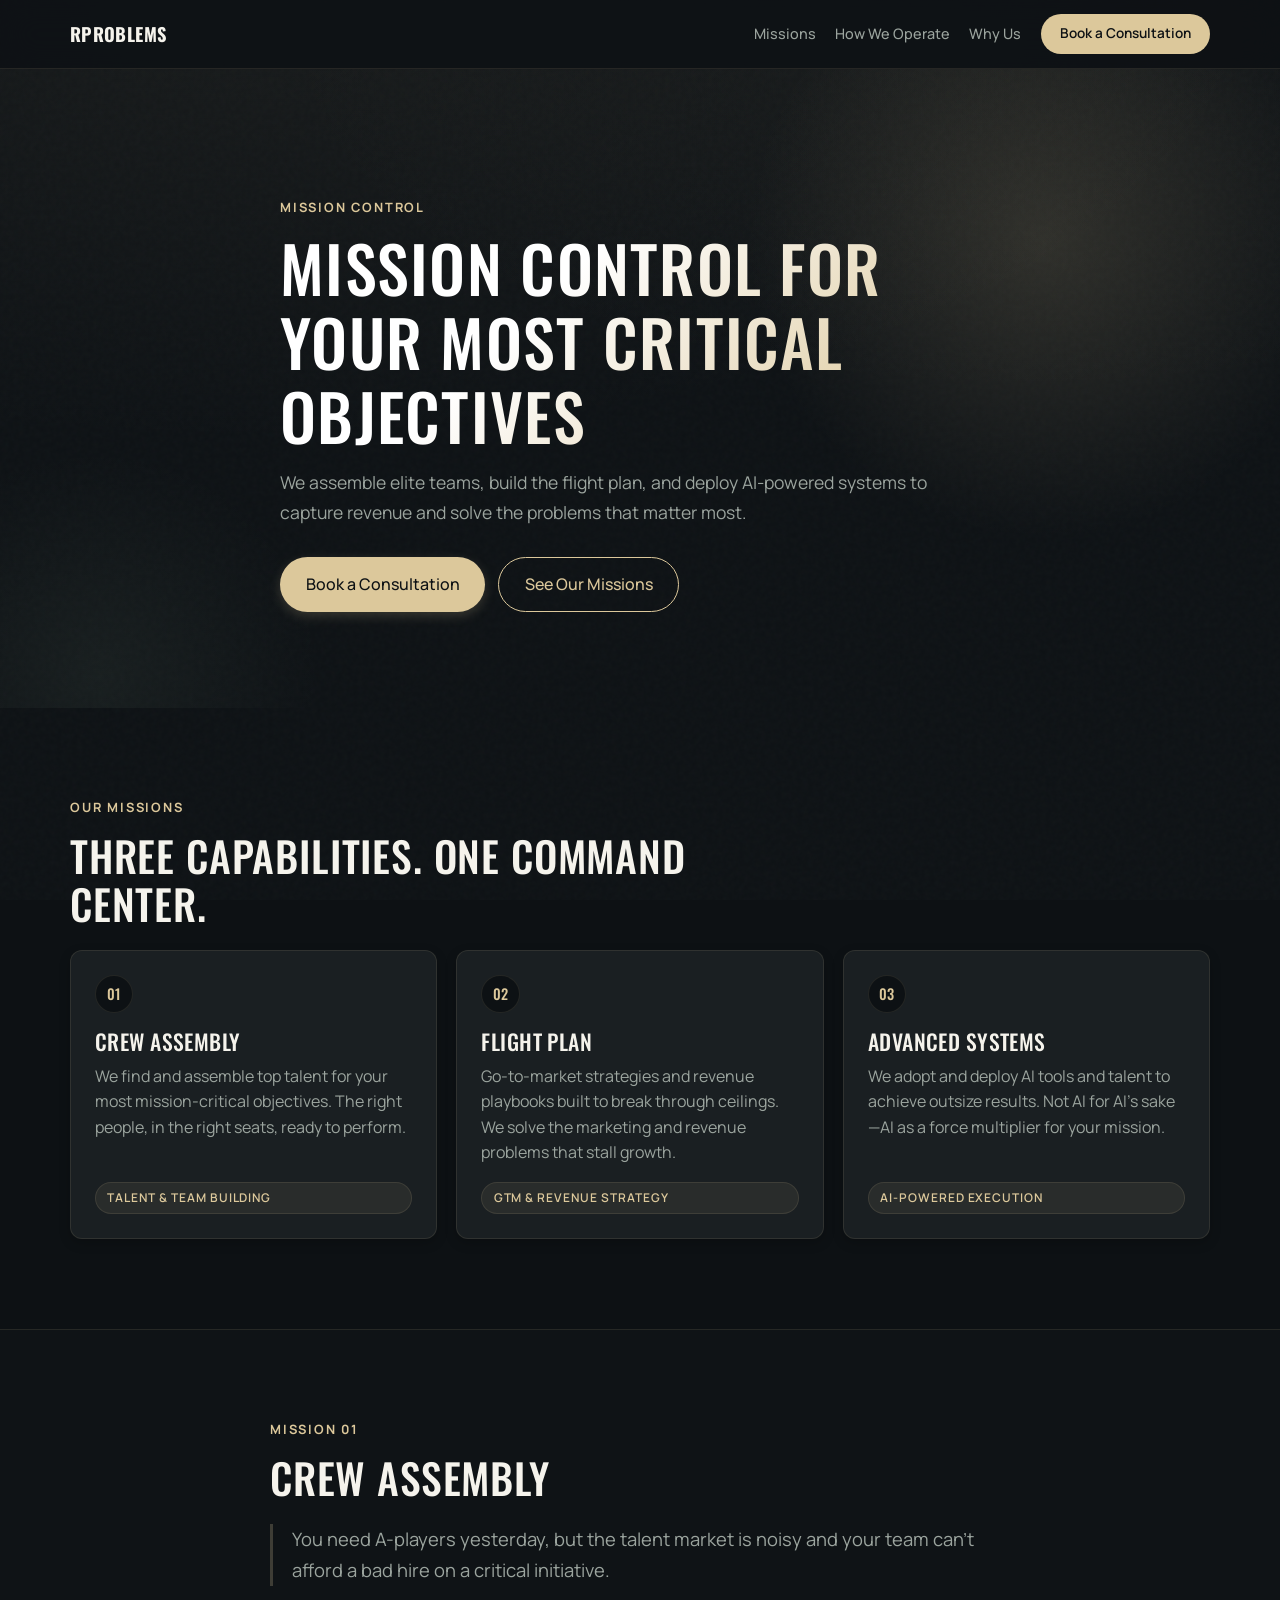
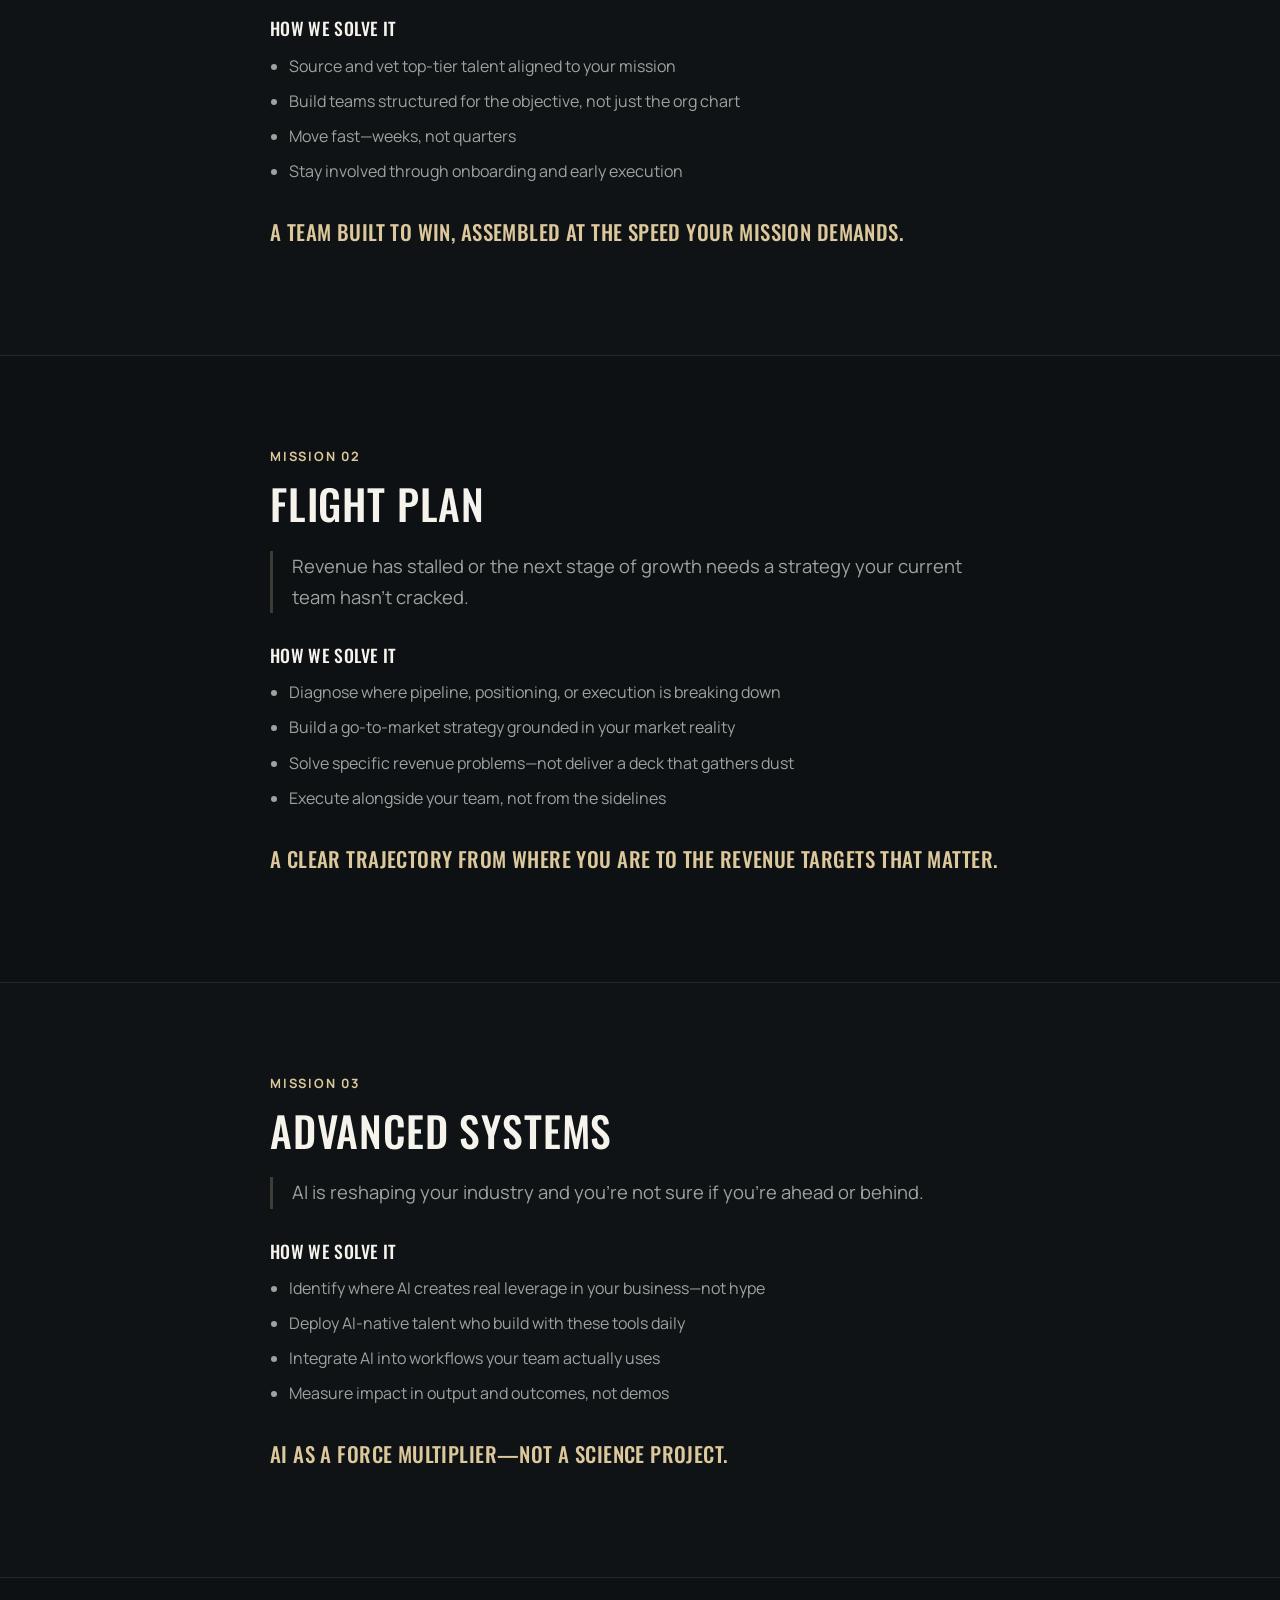
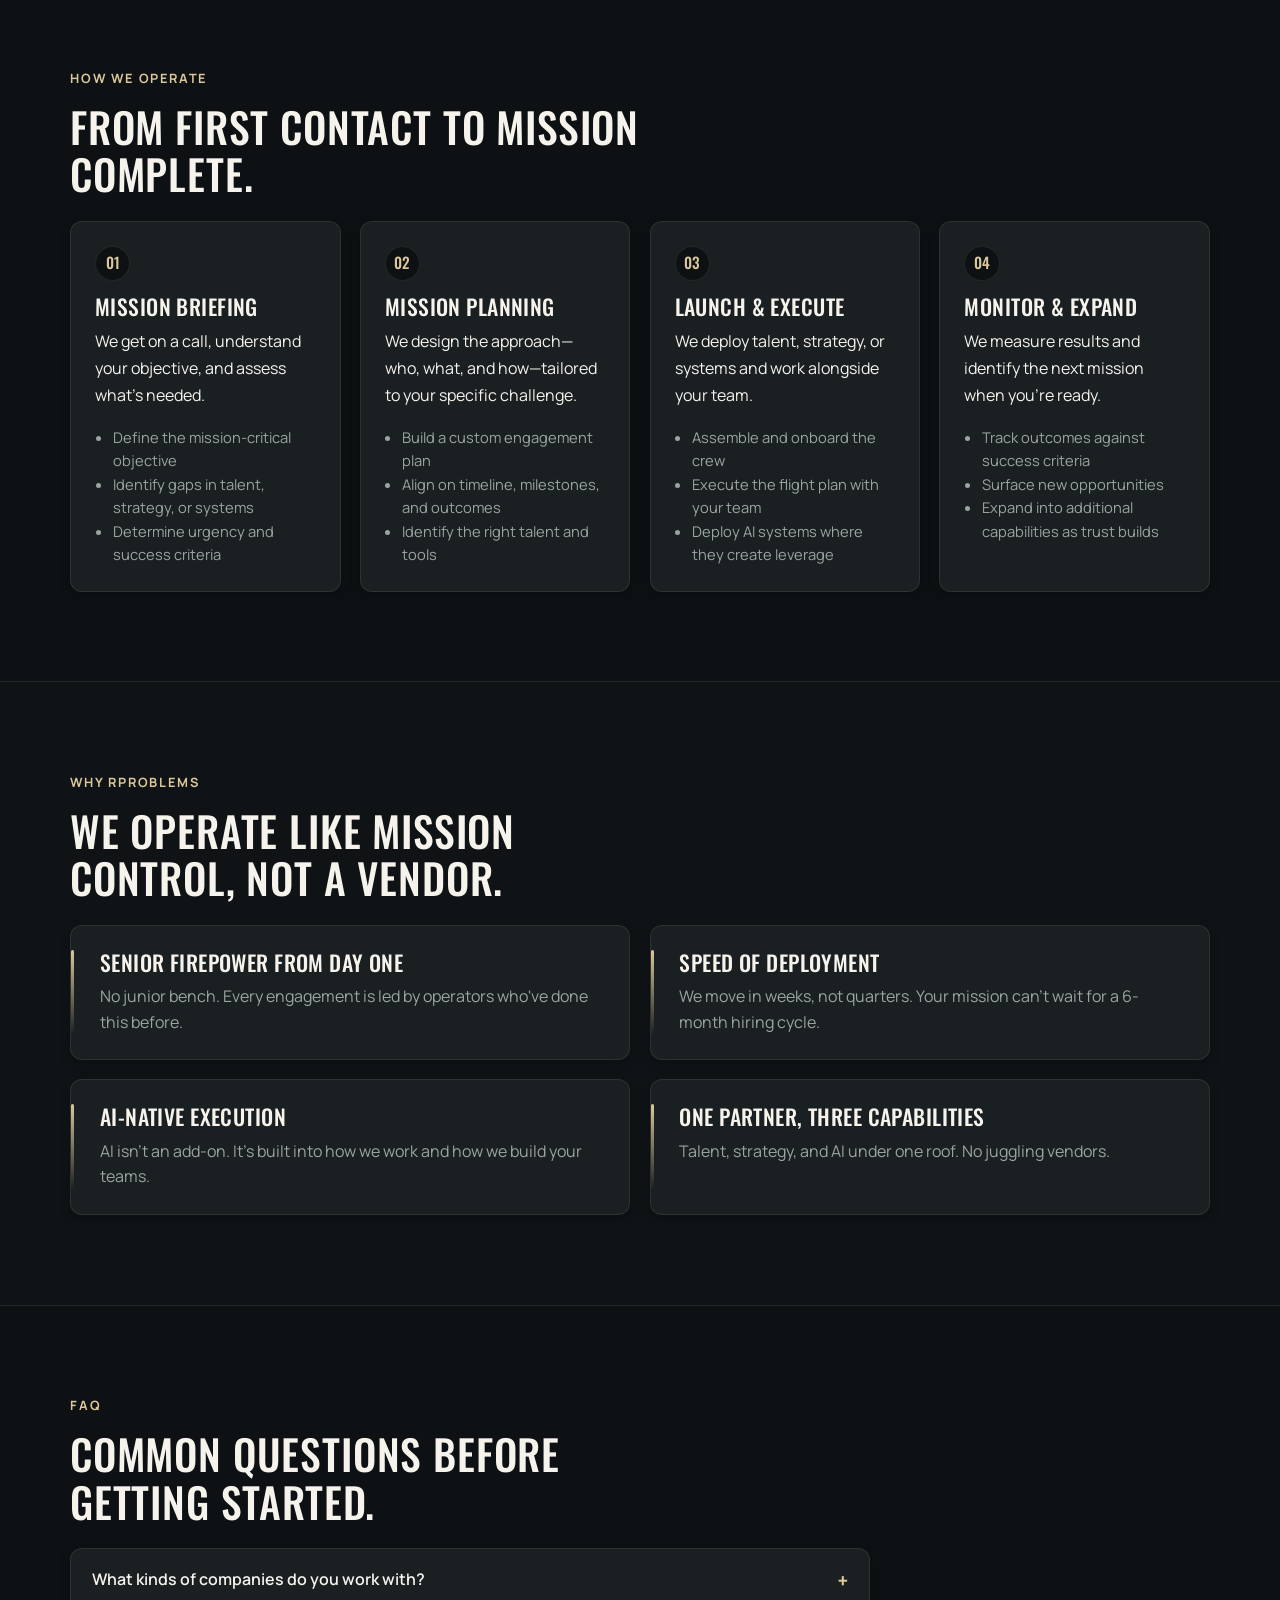
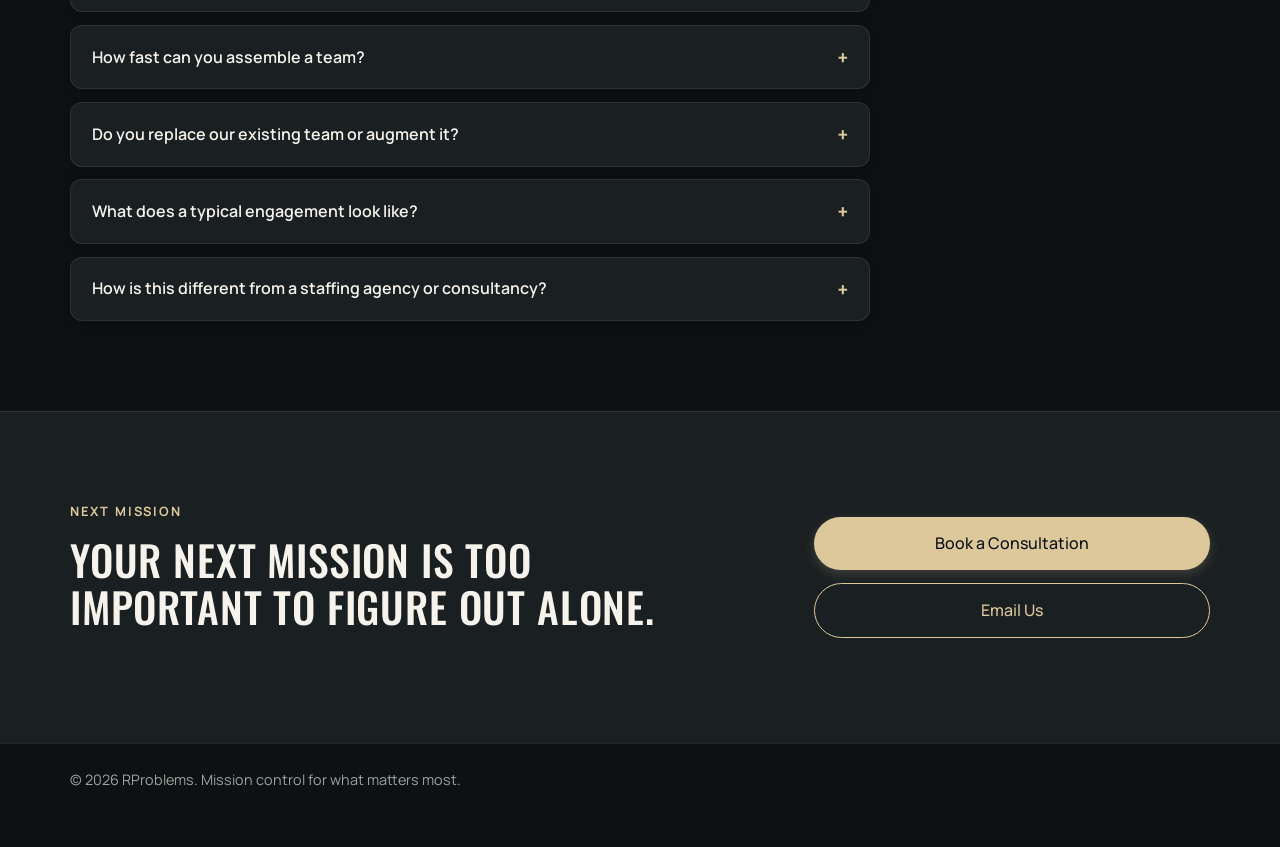
==== commit f2f8368b: "Reposition site around Mission Control theme with three core offerings Pivots messaging from busines" ====
--- a/index.html
+++ b/index.html
@@ -6,20 +6,20 @@
       name="viewport"
       content="width=device-width, initial-scale=1, viewport-fit=cover"
     />
-    <title>RProblems | Business Automation & System Integration Services</title>
+    <title>RProblems | Mission Control for Your Most Critical Objectives</title>
     <meta
       name="description"
-      content="Productized business automation services and system integration. We connect your tools, roll out Microsoft Copilot, and automate routine work for a flat monthly fee."
+      content="We assemble elite teams, build go-to-market strategies, and deploy AI-powered systems to capture revenue and solve the problems that matter most."
     />
     <link rel="canonical" href="https://rproblems.com/" />
 
     <meta
       property="og:title"
-      content="RProblems | Business Automation & System Integration Services"
+      content="RProblems | Mission Control for Your Most Critical Objectives"
     />
     <meta
       property="og:description"
-      content="Stop wasting time on manual data entry and disconnected tools. Get a dedicated automation team for a flat monthly fee."
+      content="We assemble elite teams, build go-to-market strategies, and deploy AI-powered systems to capture revenue and solve the problems that matter most."
     />
     <meta property="og:type" content="website" />
     <meta property="og:url" content="https://rproblems.com/" />
@@ -28,11 +28,11 @@
     <meta name="twitter:card" content="summary_large_image" />
     <meta
       name="twitter:title"
-      content="RProblems | Business Automation & System Integration Services"
+      content="RProblems | Mission Control for Your Most Critical Objectives"
     />
     <meta
       name="twitter:description"
-      content="Productized business automation services and system integration for a flat monthly fee. Stop wasting time on manual data entry."
+      content="We assemble elite teams, build go-to-market strategies, and deploy AI-powered systems to capture revenue and solve the problems that matter most."
     />
 
     <link rel="preconnect" href="https://fonts.googleapis.com" />
@@ -64,7 +64,7 @@
         "name": "RProblems",
         "url": "https://rproblems.com",
         "logo": "https://rproblems.com/icon.svg",
-        "description": "Business automation services and Microsoft Copilot consulting. We provide productized automation subscriptions and integration services for growing teams.",
+        "description": "Mission control for your most critical business objectives. We assemble elite teams, build go-to-market strategies, and deploy AI-powered systems for outsize results.",
         "telephone": "",
         "priceRange": "$$$",
         "address": {
@@ -90,30 +90,33 @@
           <span></span><span></span><span></span>
         </button>
         <nav class="site-nav" id="site-nav" aria-label="Primary">
-          <a href="#what-we-do">What We Do</a>
+          <a href="#missions">Missions</a>
+          <a href="#how-we-operate">How We Operate</a>
           <a href="#why-rproblems">Why Us</a>
-          <a href="#process">How It Works</a>
-          <a href="#solutions">Solutions</a>
-          <a href="#products">Packages</a>
-          <a href="#assessment">Free Assessment</a>
-          <a href="#faq">FAQ</a>
-          <a href="#contact">Contact</a>
+          <a
+            class="nav-cta"
+            href="https://calendly.com/rproblems/discovery"
+            target="_blank"
+            rel="noreferrer"
+            >Book a Consultation</a
+          >
         </nav>
       </div>
     </header>
 
     <main id="main">
+      <!-- ── Hero ──────────────────────────────────────────────── -->
       <section id="top" class="hero section reveal">
-        <div class="container hero-grid">
+        <div class="container hero-stack">
           <div class="hero-content">
-            <p class="eyebrow">Less Manual Work. More Results.</p>
+            <p class="eyebrow">Mission Control</p>
             <h1>
-              Your team is wasting hours on work your systems should handle.
+              Mission Control for Your Most Critical Objectives
             </h1>
             <p class="lead">
-              RProblems helps growing businesses connect their tools, roll out
-              Microsoft Copilot, and automate repetitive tasks so your team can
-              focus on higher-value work.
+              We assemble elite teams, build the flight plan, and deploy
+              AI-powered systems to capture revenue and solve the problems
+              that matter most.
             </p>
             <div class="hero-cta">
               <a
@@ -121,334 +124,231 @@
                 href="https://calendly.com/rproblems/discovery"
                 target="_blank"
                 rel="noreferrer"
-                >Book a Free Consultation</a
+                >Book a Consultation</a
               >
-              <a class="btn btn-secondary" href="#assessment"
-                >Take the 2-Minute Assessment</a
+              <a class="btn btn-secondary" href="#missions"
+                >See Our Missions</a
               >
             </div>
           </div>
-          <aside class="hero-panel" aria-label="What we help with">
-            <h2>We Help With</h2>
+        </div>
+      </section>
+
+      <!-- ── Mission Cards (Hub) ───────────────────────────────── -->
+      <section id="missions" class="section reveal">
+        <div class="container">
+          <p class="eyebrow">Our Missions</p>
+          <h2>Three capabilities. One command center.</h2>
+          <div class="feature-grid">
+            <a href="#crew-assembly" class="card mission-card">
+              <span class="mission-icon">01</span>
+              <h3>Crew Assembly</h3>
+              <p>
+                We find and assemble top talent for your most mission-critical
+                objectives. The right people, in the right seats, ready to
+                perform.
+              </p>
+              <span class="mission-tag">Talent & Team Building</span>
+            </a>
+            <a href="#flight-plan" class="card mission-card">
+              <span class="mission-icon">02</span>
+              <h3>Flight Plan</h3>
+              <p>
+                Go-to-market strategies and revenue playbooks built to break
+                through ceilings. We solve the marketing and revenue problems
+                that stall growth.
+              </p>
+              <span class="mission-tag">GTM & Revenue Strategy</span>
+            </a>
+            <a href="#advanced-systems" class="card mission-card">
+              <span class="mission-icon">03</span>
+              <h3>Advanced Systems</h3>
+              <p>
+                We adopt and deploy AI tools and talent to achieve outsize
+                results. Not AI for AI's sake&mdash;AI as a force multiplier
+                for your mission.
+              </p>
+              <span class="mission-tag">AI-Powered Execution</span>
+            </a>
+          </div>
+        </div>
+      </section>
+
+      <!-- ── Mission Details (Spokes) ──────────────────────────── -->
+      <section id="crew-assembly" class="section section-alt reveal">
+        <div class="container mission-detail">
+          <p class="eyebrow">Mission 01</p>
+          <h2>Crew Assembly</h2>
+          <p class="mission-problem">
+            You need A-players yesterday, but the talent market is noisy and
+            your team can't afford a bad hire on a critical initiative.
+          </p>
+          <div class="mission-solutions">
+            <h3>How we solve it</h3>
             <ul>
-              <li>Connecting your CRM, ERP, and business tools</li>
-              <li>Rolling out Microsoft Copilot across your team</li>
-              <li>Automating routine tasks that eat up staff time</li>
-              <li>Building custom tools when off-the-shelf doesn't fit</li>
+              <li>Source and vet top-tier talent aligned to your mission</li>
+              <li>Build teams structured for the objective, not just the org chart</li>
+              <li>Move fast&mdash;weeks, not quarters</li>
+              <li>Stay involved through onboarding and early execution</li>
             </ul>
-          </aside>
-        </div>
-      </section>
-
-      <section id="what-we-do" class="section reveal">
+          </div>
+          <p class="mission-outcome">
+            A team built to win, assembled at the speed your mission demands.
+          </p>
+        </div>
+      </section>
+
+      <section id="flight-plan" class="section reveal">
+        <div class="container mission-detail">
+          <p class="eyebrow">Mission 02</p>
+          <h2>Flight Plan</h2>
+          <p class="mission-problem">
+            Revenue has stalled or the next stage of growth needs a strategy
+            your current team hasn't cracked.
+          </p>
+          <div class="mission-solutions">
+            <h3>How we solve it</h3>
+            <ul>
+              <li>Diagnose where pipeline, positioning, or execution is breaking down</li>
+              <li>Build a go-to-market strategy grounded in your market reality</li>
+              <li>Solve specific revenue problems&mdash;not deliver a deck that gathers dust</li>
+              <li>Execute alongside your team, not from the sidelines</li>
+            </ul>
+          </div>
+          <p class="mission-outcome">
+            A clear trajectory from where you are to the revenue targets that matter.
+          </p>
+        </div>
+      </section>
+
+      <section id="advanced-systems" class="section section-alt reveal">
+        <div class="container mission-detail">
+          <p class="eyebrow">Mission 03</p>
+          <h2>Advanced Systems</h2>
+          <p class="mission-problem">
+            AI is reshaping your industry and you're not sure if you're ahead
+            or behind.
+          </p>
+          <div class="mission-solutions">
+            <h3>How we solve it</h3>
+            <ul>
+              <li>Identify where AI creates real leverage in your business&mdash;not hype</li>
+              <li>Deploy AI-native talent who build with these tools daily</li>
+              <li>Integrate AI into workflows your team actually uses</li>
+              <li>Measure impact in output and outcomes, not demos</li>
+            </ul>
+          </div>
+          <p class="mission-outcome">
+            AI as a force multiplier&mdash;not a science project.
+          </p>
+        </div>
+      </section>
+
+      <!-- ── How We Operate ────────────────────────────────────── -->
+      <section id="how-we-operate" class="section reveal">
         <div class="container">
-          <p class="eyebrow">What We Do</p>
-          <h2>An entire automation department, built into your business.</h2>
-          <div class="feature-grid">
-            <article class="card">
-              <h3>System Integration Services</h3>
-              <p>
-                Stop copying data between your CRM, ERP, billing, and other
-                tools. We make your systems talk to each other so information
-                flows automatically and accurately.
-              </p>
-            </article>
-            <article class="card">
-              <h3>Microsoft Copilot Consulting</h3>
-              <p>
-                Your team spends hours on emails, meeting notes, reports, and
-                documents. We set up Microsoft Copilot so it actually works for
-                your people and you can measure the time savings.
-              </p>
-            </article>
-            <article class="card">
-              <h3>Business Process Automation</h3>
-              <p>
-                If your staff follows step-by-step procedures to sort, route, or
-                process work, we can automate those tasks so they happen faster
-                with fewer errors.
-              </p>
-            </article>
-          </div>
-        </div>
-      </section>
-
+          <p class="eyebrow">How We Operate</p>
+          <h2>From first contact to mission complete.</h2>
+          <div class="timeline" id="process-steps" aria-live="polite"></div>
+        </div>
+      </section>
+
+      <!-- ── Why RProblems ─────────────────────────────────────── -->
       <section id="why-rproblems" class="section section-alt reveal">
         <div class="container">
           <p class="eyebrow">Why RProblems</p>
-          <h2>We operate like an embedded team, not an external consultant.</h2>
+          <h2>We operate like mission control, not a vendor.</h2>
           <div class="reasons-grid">
             <article class="reason">
-              <h3>Unlimited Requests, Flat Monthly Fee</h3>
-              <p>
-                No unexpected bills or confusing hourly rates. Submit as many
-                automation requests as you need, and we tackle them one by one.
+              <h3>Senior Firepower From Day One</h3>
+              <p>
+                No junior bench. Every engagement is led by operators who've
+                done this before.
               </p>
             </article>
             <article class="reason">
-              <h3>Pause or Cancel Anytime</h3>
-              <p>
-                You shouldn't have to pay when things are slow. Pause your
-                subscription when you don't have active needs, and resume when
-                you do.
+              <h3>Speed of Deployment</h3>
+              <p>
+                We move in weeks, not quarters. Your mission can't wait for a
+                6-month hiring cycle.
               </p>
             </article>
             <article class="reason">
-              <h3>Senior Expertise From Day One</h3>
-              <p>
-                No hand-offs to junior staff. The people who architect your
-                solutions are the same ones who build and maintain them.
+              <h3>AI-Native Execution</h3>
+              <p>
+                AI isn't an add-on. It's built into how we work and how we
+                build your teams.
               </p>
             </article>
             <article class="reason">
-              <h3>Proactive Maintenance Included</h3>
-              <p>
-                APIs change and systems break. We monitor and maintain the
-                automations we build so you never have to worry about downtime.
+              <h3>One Partner, Three Capabilities</h3>
+              <p>
+                Talent, strategy, and AI under one roof. No juggling vendors.
               </p>
             </article>
           </div>
         </div>
       </section>
 
-      <section id="process" class="section reveal">
-        <div class="container">
-          <p class="eyebrow">How It Works</p>
-          <h2>Four steps from first conversation to measurable results.</h2>
-          <div class="timeline" id="process-steps" aria-live="polite"></div>
-        </div>
-      </section>
-
-      <section id="solutions" class="section section-alt reveal">
-        <div class="container">
-          <p class="eyebrow">Solutions</p>
-          <h2>Real examples of what we build for teams like yours.</h2>
-          <div class="ai-grid">
-            <article class="card ai-card">
-              <h3>Automation &amp; Connected Systems</h3>
-              <ul>
-                <li>
-                  Automatically pull customer data from your CRM into invoicing
-                  and fulfillment
-                </li>
-                <li>
-                  Route incoming requests to the right person without manual
-                  sorting
-                </li>
-                <li>
-                  Generate exception reports and flag items that need human
-                  review
-                </li>
-              </ul>
-            </article>
-            <article class="card ai-card">
-              <h3>Microsoft Copilot for Your Team</h3>
-              <ul>
-                <li>
-                  Summarize meetings and draft follow-up emails in Outlook and
-                  Teams
-                </li>
-                <li>
-                  Create reports and analyze data faster in Excel and Word
-                </li>
-                <li>
-                  Track adoption and measure actual time savings across your
-                  team
-                </li>
-              </ul>
-            </article>
-          </div>
-          <p class="compliance-note">
-            We work with the tools you already use. If you're on Microsoft 365,
-            we specialize in making Copilot and automation work for your
-            specific workflows.
-          </p>
-        </div>
-      </section>
-
-      <section id="products" class="section reveal">
-        <div class="container">
-          <p class="eyebrow">Memberships</p>
-          <h2>Clear, predictable pricing. Pause or cancel anytime.</h2>
-          <div class="product-grid" id="product-tiers" aria-live="polite"></div>
-        </div>
-      </section>
-
-      <section
-        class="section section-alt reveal"
-        aria-labelledby="scenario-heading"
-      >
-        <div class="container">
-          <p class="eyebrow">Before &amp; After</p>
-          <h2 id="scenario-heading">What actually changes for your team.</h2>
-          <div class="scenario-grid">
-            <article class="card">
-              <h3>Order Processing</h3>
-              <p>
-                <strong>Before:</strong> Staff re-typed 40+ orders per day from
-                the sales system into the fulfillment system, with frequent
-                mistakes.
-              </p>
-              <p>
-                <strong>After:</strong> Orders flow automatically between
-                systems. Errors drop to near zero and staff focus on customer
-                relationships instead.
-              </p>
-            </article>
-            <article class="card">
-              <h3>Customer Request Routing</h3>
-              <p>
-                <strong>Before:</strong> Someone manually read every incoming
-                request, figured out who should handle it, and forwarded it
-                along.
-              </p>
-              <p>
-                <strong>After:</strong> Requests are automatically sorted,
-                categorized, and sent to the right person with all the context
-                they need.
-              </p>
-            </article>
-            <article class="card">
-              <h3>Weekly Reporting</h3>
-              <p>
-                <strong>Before:</strong> Managers spent hours every week pulling
-                data from multiple tools, copying it into spreadsheets, and
-                formatting reports.
-              </p>
-              <p>
-                <strong>After:</strong> Microsoft Copilot drafts the reports
-                automatically. Managers review and refine instead of building
-                from scratch.
-              </p>
-            </article>
-          </div>
-        </div>
-      </section>
-
-      <section class="section reveal" aria-labelledby="risk-heading">
-        <div class="container proof-wrap">
-          <div>
-            <p class="eyebrow">How We Protect Your Investment</p>
-            <h2 id="risk-heading">No surprises. No runaway scope.</h2>
-            <ul class="risk-list">
-              <li>
-                Weekly check-ins so you always know where the project stands
-              </li>
-              <li>
-                We test everything in a controlled way before it goes live
-                across your team
-              </li>
-              <li>
-                Fixed milestones keep the project on timeline and on budget
-              </li>
-              <li>
-                When we're done, your team gets clear documentation so nothing
-                depends on us
-              </li>
-            </ul>
-          </div>
-          <aside class="proof-panel" aria-label="Client story">
-            <h3>Client Story (Anonymized)</h3>
-            <p>
-              <strong>Situation:</strong> A multi-location services business was
-              running sales, billing, and fulfillment in separate, disconnected
-              tools.
-            </p>
-            <p>
-              <strong>Problem:</strong> Staff re-typed data between systems
-              daily, causing order delays and billing mistakes.
-            </p>
-            <p>
-              <strong>What we did:</strong> Connected their sales and
-              fulfillment systems so data flows automatically, and set up
-              Microsoft Copilot to help the team handle exceptions faster.
-            </p>
-            <p>
-              <strong>Result:</strong> Manual data entry was eliminated from the
-              core workflow, errors dropped significantly, and the team
-              reclaimed hours every week for higher-value work.
-            </p>
-            <p class="product-meta">
-              Specific metrics and references are available during your
-              consultation.
-            </p>
-          </aside>
-        </div>
-      </section>
-
-      <section id="assessment" class="section section-alt reveal">
-        <div class="container">
-          <p class="eyebrow">Free Assessment</p>
-          <h2>
-            Find out where your biggest time savings are hiding. Takes 2
-            minutes.
-          </h2>
-          <p class="lead">
-            Answer 9 quick questions about how your team works today. You'll get
-            an instant scorecard showing where you have the most room to save
-            time, plus a personalized follow-up within 24-48 hours.
-          </p>
-          <div id="assessment-root"></div>
-        </div>
-      </section>
-
+      <!-- ── FAQ ───────────────────────────────────────────────── -->
       <section id="faq" class="section reveal">
         <div class="container">
           <p class="eyebrow">FAQ</p>
           <h2>Common questions before getting started.</h2>
           <div class="faq-list">
             <details>
-              <summary>How quickly can we start?</summary>
-              <p>
-                Most projects start within 1-2 weeks of our first conversation.
-                If something is urgent, we can often move faster once we
-                understand what you need.
-              </p>
-            </details>
-            <details>
-              <summary>How does pricing work?</summary>
-              <p>
-                Each package has a fixed starting price and a clear scope. You
-                know what you're paying for before we start. If your needs go
-                beyond the package, we'll discuss and agree on scope before any
-                additional work begins.
-              </p>
-            </details>
-            <details>
-              <summary>Do we need technical staff on our end?</summary>
-              <p>
-                No. We handle the technical work. You'll need someone on your
-                team who understands your business processes and can answer
-                questions about how your team works today. That's usually an
-                operations lead or office manager, not a developer.
-              </p>
-            </details>
-            <details>
-              <summary>Is our data safe?</summary>
-              <p>
-                Yes. We follow your existing security requirements and work
-                within the platforms you already trust. We'll walk you through
-                exactly what access we need and why before any project begins.
-              </p>
-            </details>
-            <details>
-              <summary>What happens when the project is done?</summary>
-              <p>
-                You own everything we build. We hand over clear documentation in
-                plain language so your team knows how everything works. You
-                won't be dependent on us to keep things running.
-              </p>
-            </details>
-          </div>
-        </div>
-      </section>
-
+              <summary>What kinds of companies do you work with?</summary>
+              <p>
+                Primarily startup founders scaling fast and growth-stage
+                executives (VP/C-suite) who've hit a ceiling. If you have a
+                critical objective and need firepower to hit it, we're a good
+                fit.
+              </p>
+            </details>
+            <details>
+              <summary>How fast can you assemble a team?</summary>
+              <p>
+                Weeks, not quarters. We move at the speed your mission demands.
+                The exact timeline depends on the roles and complexity, but
+                urgency is built into how we operate.
+              </p>
+            </details>
+            <details>
+              <summary>Do you replace our existing team or augment it?</summary>
+              <p>
+                Augment. We work alongside your people, filling gaps and adding
+                capabilities your current team doesn't have. We're not here to
+                replace anyone&mdash;we're here to make the mission succeed.
+              </p>
+            </details>
+            <details>
+              <summary>What does a typical engagement look like?</summary>
+              <p>
+                It starts with a conversation. We learn your objective, assess
+                what's needed, and propose an approach. Most clients start with
+                one capability and expand as trust builds.
+              </p>
+            </details>
+            <details>
+              <summary>How is this different from a staffing agency or consultancy?</summary>
+              <p>
+                Staffing agencies fill seats. Consultancies deliver decks. We
+                assemble mission-critical teams, build executable strategies,
+                and deploy AI systems that produce measurable results. We stay
+                in the fight with you.
+              </p>
+            </details>
+          </div>
+        </div>
+      </section>
+
+      <!-- ── CTA Band ──────────────────────────────────────────── -->
       <section id="contact" class="section cta-band reveal">
         <div class="container cta-shell">
           <div>
-            <p class="eyebrow">Next Step</p>
+            <p class="eyebrow">Next Mission</p>
             <h2>
-              Let's talk about what's slowing your team down and how to fix it.
+              Your next mission is too important to figure out alone.
             </h2>
           </div>
           <div class="cta-actions">
@@ -457,7 +357,7 @@
               href="https://calendly.com/rproblems/discovery"
               target="_blank"
               rel="noreferrer"
-              >Book a Free Consultation</a
+              >Book a Consultation</a
             >
             <a
               class="btn btn-secondary"
@@ -472,8 +372,8 @@
     <footer class="site-footer">
       <div class="container footer-shell">
         <p>
-          &copy; <span id="year"></span> RProblems. We help businesses work
-          smarter.
+          &copy; <span id="year"></span> RProblems. Mission control for what
+          matters most.
         </p>
       </div>
     </footer>
--- a/styles.css
+++ b/styles.css
@@ -101,7 +101,7 @@
 
 h1 {
   font-size: clamp(2.5rem, 5vw, 4rem);
-  max-width: 15ch;
+  max-width: 18ch;
   color: var(--text);
 }
 
@@ -210,6 +210,7 @@
   display: flex;
   flex-wrap: wrap;
   justify-content: flex-end;
+  align-items: center;
   gap: 0.5rem 1.2rem;
 }
 
@@ -243,6 +244,30 @@
 .site-nav a:hover::after,
 .site-nav a:focus-visible::after {
   width: 100%;
+}
+
+/* Nav CTA button */
+.site-nav .nav-cta {
+  background: var(--teal);
+  color: #0d1114;
+  font-weight: 600;
+  padding: 0.5rem 1.2rem;
+  border-radius: 999px;
+  font-size: 0.85rem;
+  transition:
+    background var(--duration) var(--ease),
+    transform var(--duration) var(--ease);
+}
+
+.site-nav .nav-cta::after {
+  display: none;
+}
+
+.site-nav .nav-cta:hover,
+.site-nav .nav-cta:focus-visible {
+  background: var(--teal-light);
+  color: #0d1114;
+  transform: translateY(-1px);
 }
 
 /* ── Mobile Menu Toggle ────────────────────────────────────── */
@@ -327,13 +352,10 @@
   }
 }
 
-.hero-grid {
-  display: grid;
-  grid-template-columns: 1.8fr 1fr;
-  gap: 2rem;
-  align-items: start;
+.hero-stack {
   position: relative;
   z-index: 1;
+  max-width: 720px;
 }
 
 .hero h1 {
@@ -355,9 +377,6 @@
 .card,
 .reason,
 .process-card,
-.product-card,
-.proof-panel,
-.hero-panel,
 details {
   background: var(--surface);
   border: 1px solid var(--border);
@@ -377,32 +396,7 @@
   box-shadow: var(--shadow-md);
 }
 
-.hero-panel {
-  padding: 1.5rem;
-}
-
-.hero-panel h2 {
-  font-size: 1.1rem;
-  margin-bottom: 0.8rem;
-  color: var(--teal);
-}
-
-.hero-panel ul {
-  margin: 0;
-  padding-left: 1.2rem;
-  color: var(--text-muted);
-}
-
-.hero-panel li {
-  margin-bottom: 0.5rem;
-  line-height: 1.5;
-}
-
-.hero-panel li:last-child {
-  margin-bottom: 0;
-}
-
-/* ── Feature Grid ──────────────────────────────────────────── */
+/* ── Feature Grid (Mission Cards) ─────────────────────────── */
 .feature-grid {
   display: grid;
   grid-template-columns: repeat(3, 1fr);
@@ -419,6 +413,91 @@
   color: var(--text-muted);
   margin-bottom: 0;
   line-height: 1.6;
+}
+
+/* Mission Card Specific Styles */
+.mission-card {
+  text-decoration: none;
+  display: flex;
+  flex-direction: column;
+  cursor: pointer;
+  position: relative;
+}
+
+.mission-card p {
+  flex: 1;
+}
+
+.mission-icon {
+  display: inline-flex;
+  align-items: center;
+  justify-content: center;
+  width: 2.4rem;
+  height: 2.4rem;
+  border-radius: 50%;
+  background: var(--bg);
+  border: 1px solid var(--border);
+  font-family: "Oswald", sans-serif;
+  font-weight: 500;
+  font-size: 0.9rem;
+  color: var(--teal);
+  margin-bottom: 1rem;
+}
+
+.mission-tag {
+  display: inline-block;
+  margin-top: 1rem;
+  padding: 0.3rem 0.7rem;
+  font-size: 0.75rem;
+  font-weight: 600;
+  letter-spacing: 0.08em;
+  text-transform: uppercase;
+  color: var(--teal);
+  border: 1px solid var(--border);
+  border-radius: 999px;
+  background: var(--teal-glow);
+}
+
+/* ── Mission Detail Sections ──────────────────────────────── */
+.mission-detail {
+  max-width: 740px;
+}
+
+.mission-problem {
+  font-size: 1.15rem;
+  color: var(--text-muted);
+  line-height: 1.7;
+  margin-bottom: 2rem;
+  padding-left: 1.2rem;
+  border-left: 3px solid var(--border-hover);
+}
+
+.mission-solutions h3 {
+  font-size: 1.1rem;
+  color: var(--text);
+  margin-bottom: 0.8rem;
+}
+
+.mission-solutions ul {
+  margin: 0;
+  padding-left: 1.2rem;
+  color: var(--text-muted);
+  line-height: 1.8;
+}
+
+.mission-solutions li {
+  margin-bottom: 0.4rem;
+}
+
+.mission-outcome {
+  margin-top: 2rem;
+  font-family: "Oswald", sans-serif;
+  font-size: 1.3rem;
+  font-weight: 500;
+  text-transform: uppercase;
+  letter-spacing: 0.02em;
+  color: var(--teal);
+  line-height: 1.3;
 }
 
 /* ── Reasons Grid ──────────────────────────────────────────── */
@@ -480,354 +559,6 @@
   line-height: 1.6;
 }
 
-/* ── Solutions Grid ────────────────────────────────────────── */
-.ai-grid {
-  display: grid;
-  grid-template-columns: repeat(2, 1fr);
-  gap: 1.2rem;
-}
-
-.ai-card {
-  padding: 1.5rem;
-}
-
-.ai-card ul {
-  margin: 0;
-  padding-left: 1.2rem;
-  color: var(--text-muted);
-}
-
-.ai-card li {
-  margin-bottom: 0.4rem;
-}
-
-.compliance-note {
-  margin-top: 1.2rem;
-  color: var(--text-muted);
-  font-size: 0.95rem;
-}
-
-/* ── Products Grid ─────────────────────────────────────────── */
-.product-grid {
-  display: grid;
-  grid-template-columns: repeat(3, 1fr);
-  gap: 1.2rem;
-}
-
-.product-card {
-  padding: 2.2rem;
-  display: flex;
-  flex-direction: column;
-  gap: 0.6rem;
-  background: var(--surface);
-  border: 1px solid var(--border);
-}
-
-.product-card:hover {
-  transform: translateY(-8px);
-  border-color: var(--teal-light);
-  box-shadow: var(--shadow-lg);
-}
-
-.product-card p {
-  margin: 0;
-}
-
-.product-meta {
-  color: var(--text-muted);
-  font-size: 0.95rem;
-  line-height: 1.6;
-}
-
-.product-heading {
-  margin: 0.8rem 0 0;
-  font-size: 0.95rem;
-  color: var(--text);
-  font-weight: 600;
-}
-
-.product-price {
-  color: var(--teal);
-  font-family: "Oswald", sans-serif;
-  font-size: 1.6rem;
-  font-weight: 500;
-  padding: 0.5rem 0;
-  border-bottom: 1px solid var(--border);
-  margin-bottom: 0.5rem !important;
-}
-
-.product-card .btn {
-  margin-top: auto;
-  padding-top: 0.6rem;
-}
-
-/* ── Scenarios / Before & After ────────────────────────────── */
-.scenario-grid {
-  display: grid;
-  grid-template-columns: repeat(3, 1fr);
-  gap: 1.2rem;
-}
-
-.scenario-grid .card p {
-  margin: 0.5rem 0;
-}
-
-/* ── Proof / Risk ──────────────────────────────────────────── */
-.proof-wrap {
-  display: grid;
-  grid-template-columns: 1.4fr 1fr;
-  gap: 1.5rem;
-  align-items: start;
-}
-
-.risk-list {
-  margin: 0;
-  padding-left: 1.2rem;
-  color: var(--text-muted);
-}
-
-.risk-list li {
-  margin-bottom: 0.5rem;
-}
-
-.proof-panel {
-  padding: 1.5rem;
-}
-
-.proof-panel p {
-  color: var(--text-muted);
-  margin: 0.5rem 0;
-  line-height: 1.6;
-}
-
-/* ── Assessment Form ───────────────────────────────────────── */
-.assessment-form {
-  margin-top: 2rem;
-}
-
-.assessment-contact {
-  display: grid;
-  grid-template-columns: repeat(4, 1fr);
-  gap: 1rem;
-  margin-bottom: 2rem;
-}
-
-.form-field label {
-  display: block;
-  font-size: 0.85rem;
-  font-weight: 600;
-  color: var(--text-muted);
-  margin-bottom: 0.4rem;
-}
-
-.form-field input,
-.form-field select {
-  width: 100%;
-  padding: 0.65rem 0.85rem;
-  background: rgba(19, 27, 46, 0.6);
-  border: 1px solid var(--border);
-  border-radius: var(--radius-sm);
-  color: var(--text);
-  font-family: inherit;
-  font-size: 0.95rem;
-  transition:
-    border-color var(--duration) var(--ease),
-    box-shadow var(--duration) var(--ease);
-}
-
-.form-field input:focus,
-.form-field select:focus {
-  outline: none;
-  border-color: var(--teal);
-  box-shadow: 0 0 0 3px var(--teal-glow);
-}
-
-.assess-section {
-  border: 1px solid var(--border);
-  border-radius: var(--radius);
-  background: rgba(19, 27, 46, 0.5);
-  backdrop-filter: blur(10px);
-  padding: 1.5rem;
-  margin-bottom: 1.2rem;
-}
-
-.assess-section legend {
-  font-family: "Space Grotesk", sans-serif;
-  font-weight: 600;
-  font-size: 1.1rem;
-  color: var(--teal);
-  padding: 0 0.5rem;
-}
-
-.assess-question {
-  margin-bottom: 1.2rem;
-}
-
-.assess-question:last-child {
-  margin-bottom: 0;
-}
-
-.assess-q-text {
-  font-weight: 500;
-  margin: 0 0 0.6rem;
-}
-
-.assess-option {
-  display: flex;
-  align-items: flex-start;
-  gap: 0.6rem;
-  padding: 0.5rem 0.7rem;
-  border-radius: var(--radius-sm);
-  cursor: pointer;
-  transition: background-color 0.15s var(--ease);
-}
-
-.assess-option:hover {
-  background: var(--teal-glow);
-}
-
-.assess-option input[type="radio"] {
-  accent-color: var(--teal);
-  margin-top: 0.3rem;
-  flex-shrink: 0;
-}
-
-.assess-option span {
-  color: var(--text-muted);
-  font-size: 0.93rem;
-  line-height: 1.45;
-}
-
-.assess-submit-row {
-  display: flex;
-  align-items: center;
-  gap: 1rem;
-  margin-top: 0.8rem;
-}
-
-.assess-note {
-  color: var(--text-muted);
-  font-size: 0.85rem;
-  margin: 0;
-}
-
-/* ── Scorecard ─────────────────────────────────────────────── */
-.scorecard {
-  background: rgba(19, 27, 46, 0.5);
-  backdrop-filter: blur(10px);
-  border: 1px solid var(--border);
-  border-radius: var(--radius);
-  padding: 2rem;
-  margin-top: 2rem;
-}
-
-.scorecard h3 {
-  margin-bottom: 0.4rem;
-}
-
-.score-grid {
-  display: grid;
-  grid-template-columns: repeat(3, 1fr);
-  gap: 1rem;
-  margin: 1.5rem 0;
-}
-
-.score-card {
-  background: rgba(19, 27, 46, 0.8);
-  border: 1px solid var(--border);
-  border-radius: var(--radius-sm);
-  padding: 1.2rem;
-}
-
-.score-card h4 {
-  margin: 0 0 0.7rem;
-  font-size: 1rem;
-}
-
-.score-bar-track {
-  height: 6px;
-  background: rgba(136, 160, 200, 0.1);
-  border-radius: 3px;
-  overflow: hidden;
-  margin-bottom: 0.6rem;
-}
-
-.score-bar-fill {
-  height: 100%;
-  border-radius: 3px;
-  transition: width 0.8s var(--ease-out);
-}
-
-.level-low .score-bar-fill {
-  background: var(--danger);
-}
-
-.level-mod .score-bar-fill {
-  background: var(--warning);
-}
-
-.level-high .score-bar-fill {
-  background: var(--teal);
-}
-
-.score-label {
-  font-weight: 600;
-  font-size: 0.9rem;
-  margin: 0 0 0.4rem;
-}
-
-.level-low .score-label {
-  color: var(--danger);
-}
-
-.level-mod .score-label {
-  color: var(--warning);
-}
-
-.level-high .score-label {
-  color: var(--teal);
-}
-
-.score-num {
-  font-weight: 400;
-  color: var(--text-muted);
-  margin-left: 0.3rem;
-}
-
-.score-insight {
-  color: var(--text-muted);
-  font-size: 0.88rem;
-  margin: 0 0 0.5rem;
-  line-height: 1.5;
-}
-
-.score-product {
-  font-size: 0.85rem;
-  color: var(--text);
-  margin: 0;
-}
-
-.scorecard-next {
-  border-top: 1px solid var(--border);
-  padding-top: 1.2rem;
-  margin-top: 0.8rem;
-}
-
-.scorecard-next h4 {
-  color: var(--teal);
-  margin: 0 0 0.5rem;
-}
-
-.scorecard-next p {
-  color: var(--text-muted);
-  margin: 0 0 1rem;
-}
-
-.scorecard-cta {
-  display: flex;
-  gap: 0.8rem;
-}
-
 /* ── FAQ ───────────────────────────────────────────────────── */
 .faq-list {
   display: grid;
@@ -857,7 +588,7 @@
 
 summary::after {
   content: "+";
-  font-family: "Space Grotesk", sans-serif;
+  font-family: "Oswald", sans-serif;
   font-size: 1.4rem;
   font-weight: 500;
   color: var(--teal);
@@ -1012,8 +743,6 @@
 .reveal .card,
 .reveal .reason,
 .reveal .process-card,
-.reveal .product-card,
-.reveal .ai-card,
 .reveal details {
   opacity: 0;
   transform: translateY(16px);
@@ -1025,8 +754,6 @@
 .reveal.in-view .card,
 .reveal.in-view .reason,
 .reveal.in-view .process-card,
-.reveal.in-view .product-card,
-.reveal.in-view .ai-card,
 .reveal.in-view details {
   opacity: 1;
   transform: translateY(0);
@@ -1034,25 +761,9 @@
 
 /* ── Responsive: Tablet ────────────────────────────────────── */
 @media (max-width: 1024px) {
-  .hero-grid,
   .timeline,
-  .product-grid,
   .feature-grid,
-  .proof-wrap,
-  .scenario-grid,
   .cta-shell {
-    grid-template-columns: 1fr 1fr;
-  }
-
-  .hero-panel {
-    order: -1;
-  }
-
-  .assessment-contact {
-    grid-template-columns: 1fr 1fr;
-  }
-
-  .score-grid {
     grid-template-columns: 1fr 1fr;
   }
 }
@@ -1066,10 +777,6 @@
   .hero {
     padding-top: clamp(2.5rem, 5vw, 3.5rem);
     padding-bottom: clamp(2.5rem, 5vw, 3.5rem);
-  }
-
-  .hero-panel {
-    order: 0;
   }
 
   .menu-toggle {
@@ -1112,14 +819,14 @@
     display: none;
   }
 
-  .hero-grid,
+  .site-nav .nav-cta {
+    font-size: 1rem;
+    padding: 0.7rem 1.6rem;
+  }
+
   .feature-grid,
   .reasons-grid,
-  .ai-grid,
   .timeline,
-  .product-grid,
-  .proof-wrap,
-  .scenario-grid,
   .cta-shell {
     grid-template-columns: 1fr;
   }
@@ -1145,20 +852,6 @@
     display: grid;
   }
 
-  .assessment-contact,
-  .score-grid {
-    grid-template-columns: 1fr;
-  }
-
-  .assess-submit-row {
-    flex-direction: column;
-    align-items: stretch;
-  }
-
-  .scorecard-cta {
-    flex-direction: column;
-  }
-
   .reason::before {
     display: none;
   }
@@ -1169,21 +862,21 @@
 
   .card,
   .reason,
-  .process-card,
-  .product-card,
-  .proof-panel,
-  .hero-panel {
+  .process-card {
     padding: 1.2rem;
-  }
-
-  .assess-option {
-    padding: 0.6rem 0.5rem;
-    min-height: 44px;
   }
 
   summary {
     padding: 1rem;
     min-height: 48px;
+  }
+
+  .mission-problem {
+    font-size: 1.05rem;
+  }
+
+  .mission-outcome {
+    font-size: 1.1rem;
   }
 }
 
@@ -1209,10 +902,6 @@
   .reveal.in-view .reason,
   .reveal .process-card,
   .reveal.in-view .process-card,
-  .reveal .product-card,
-  .reveal.in-view .product-card,
-  .reveal .ai-card,
-  .reveal.in-view .ai-card,
   .reveal details,
   .reveal.in-view details {
     opacity: 1;
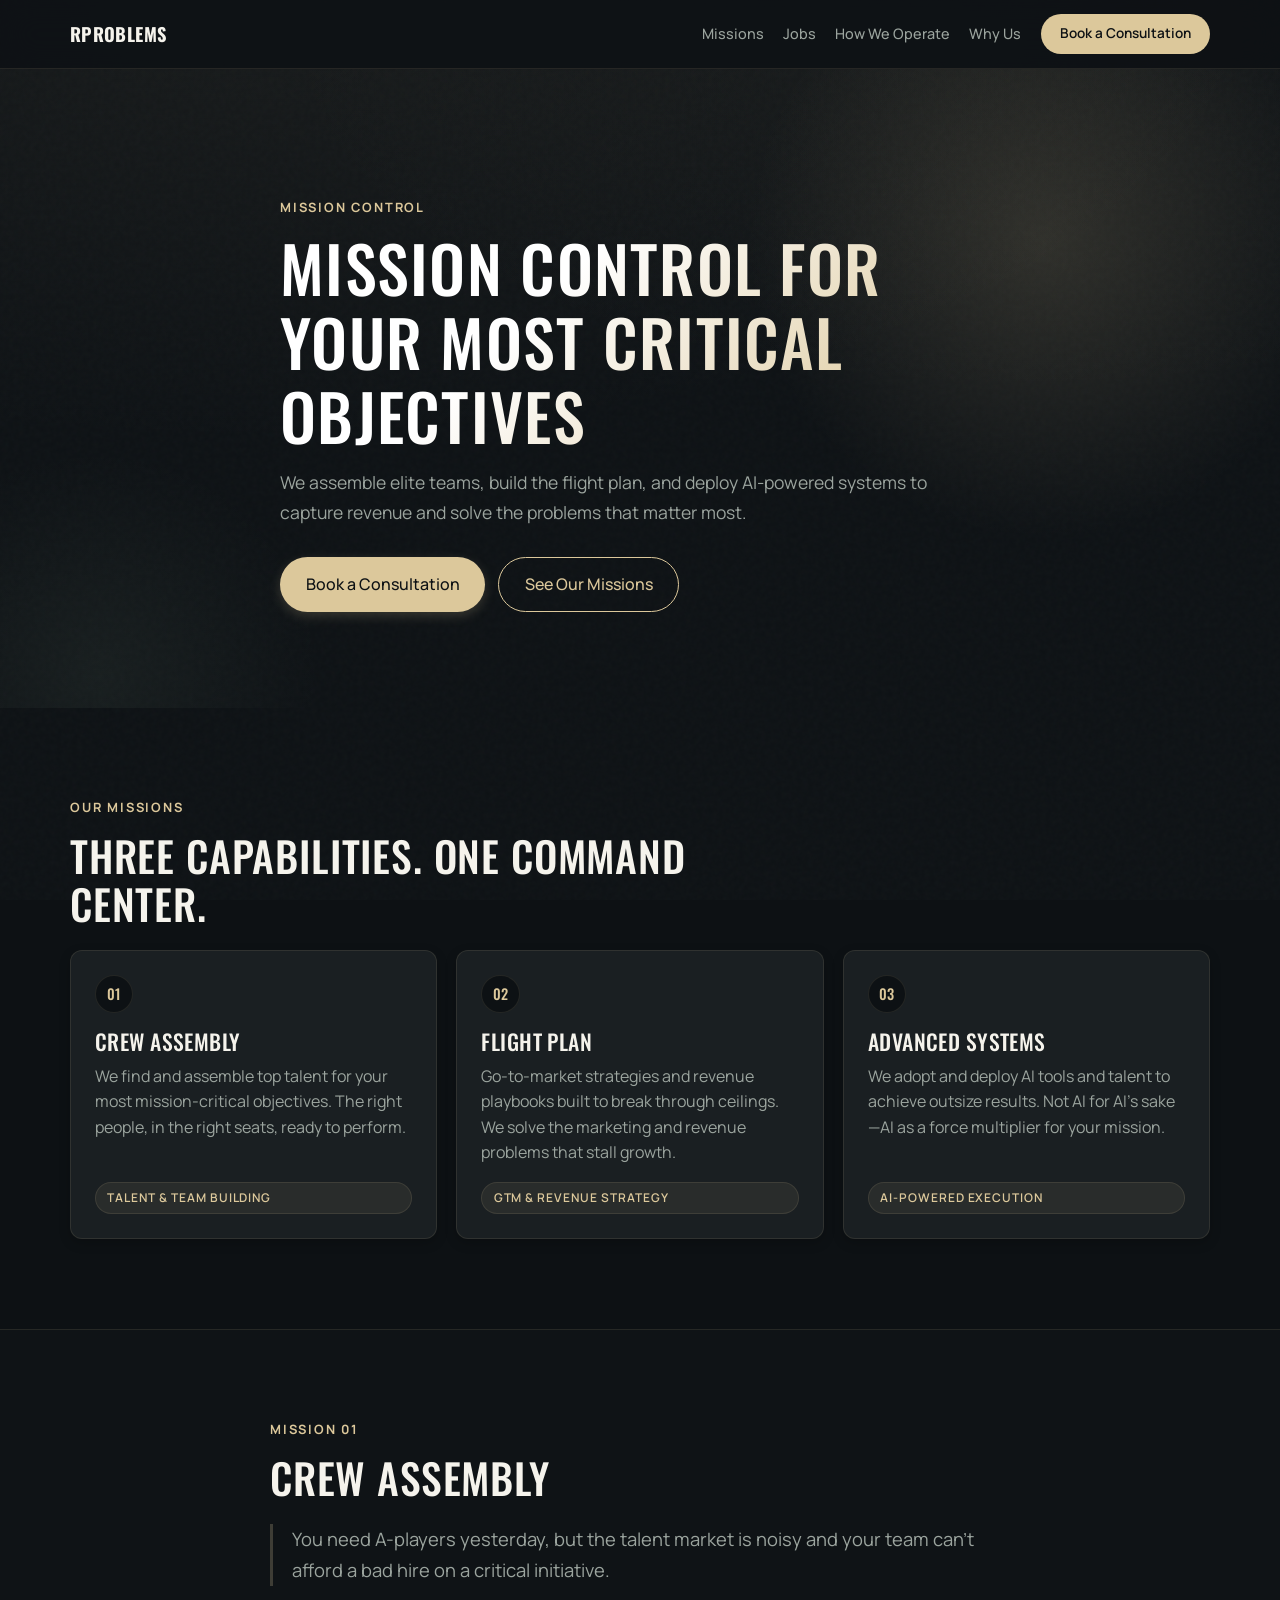
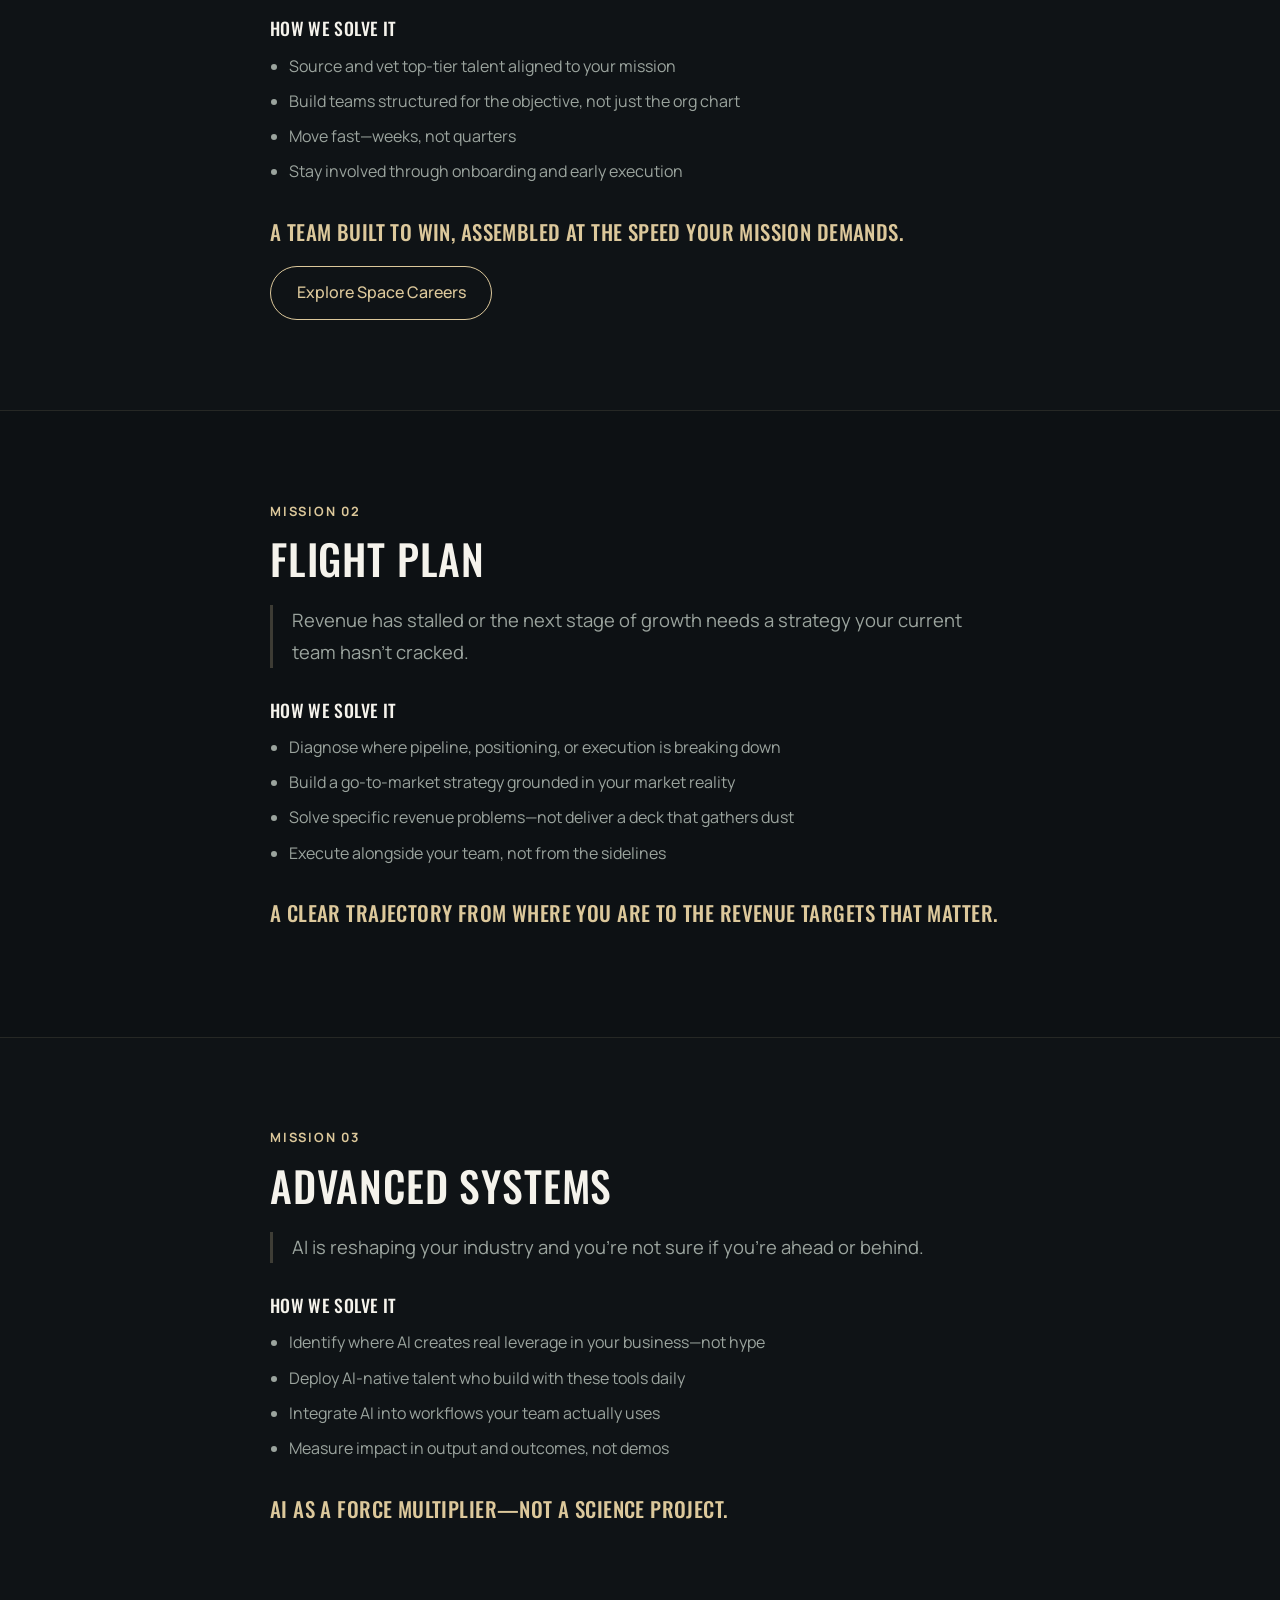
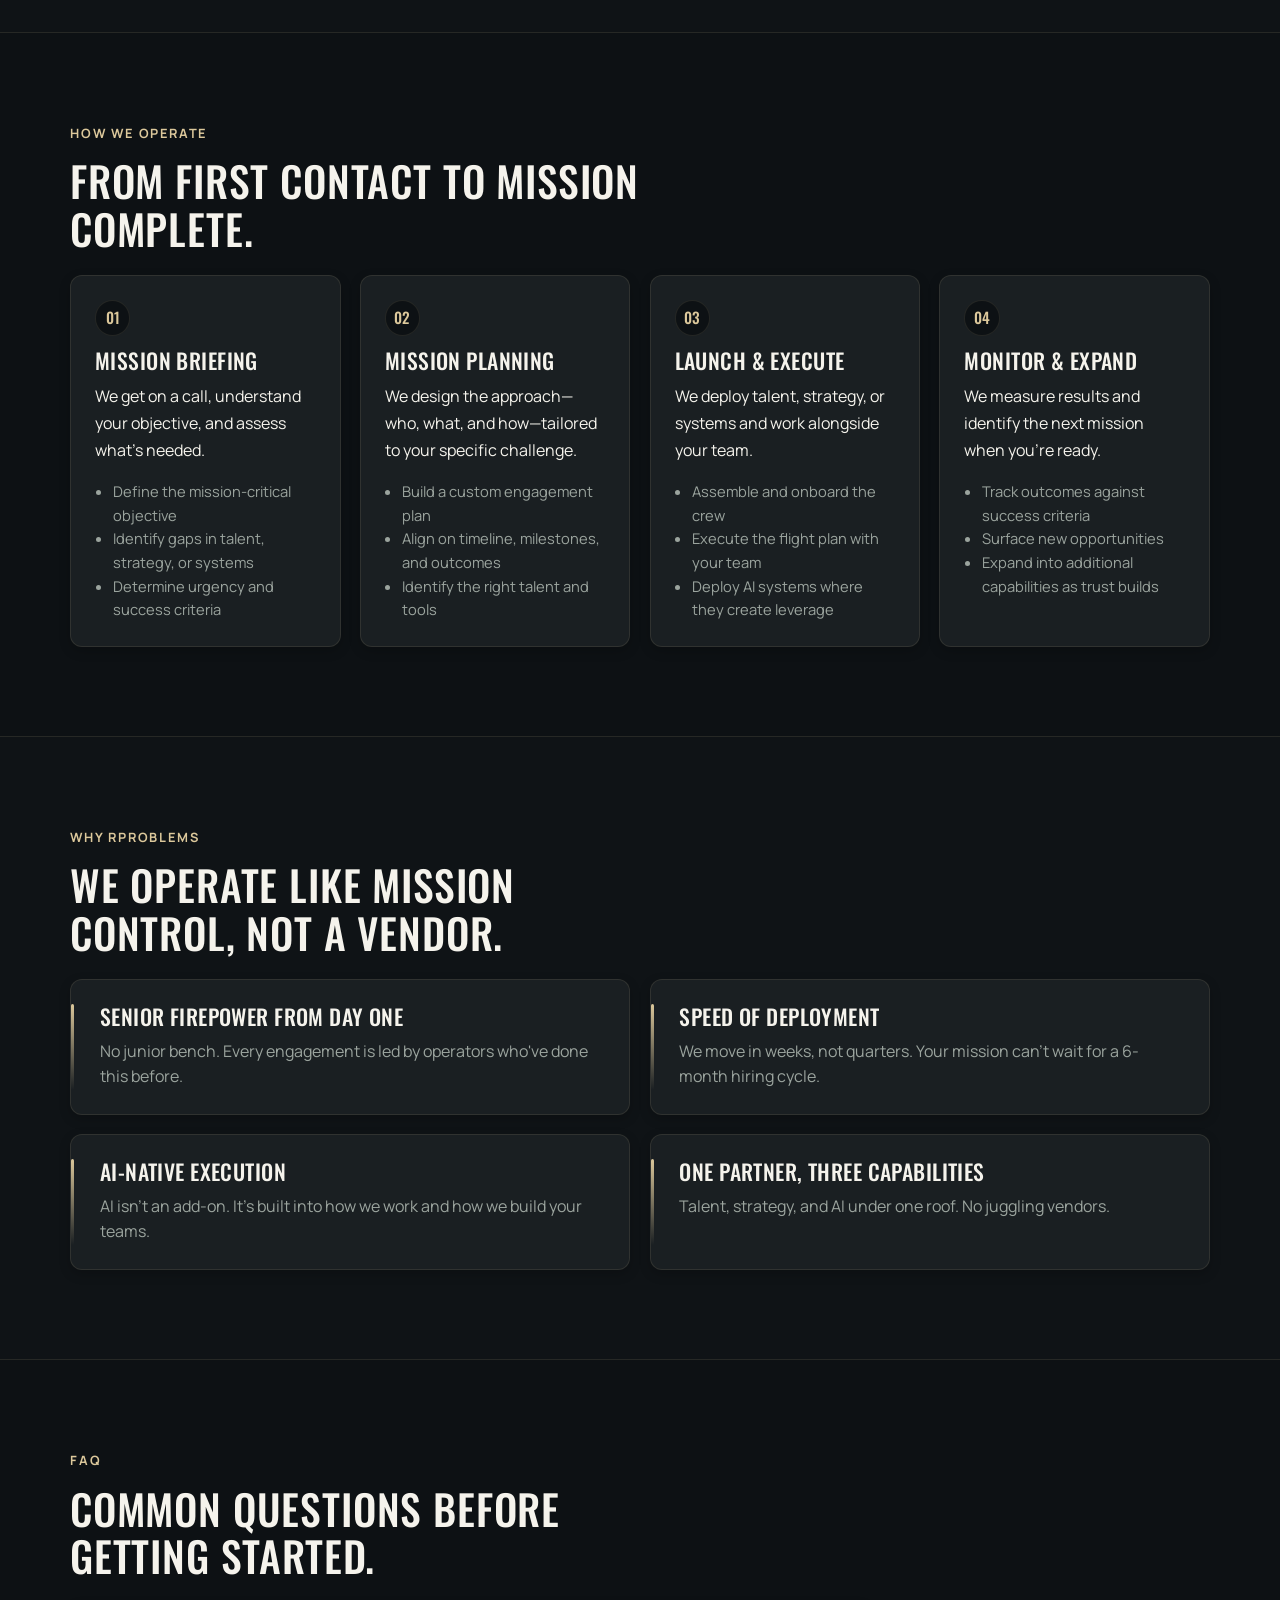
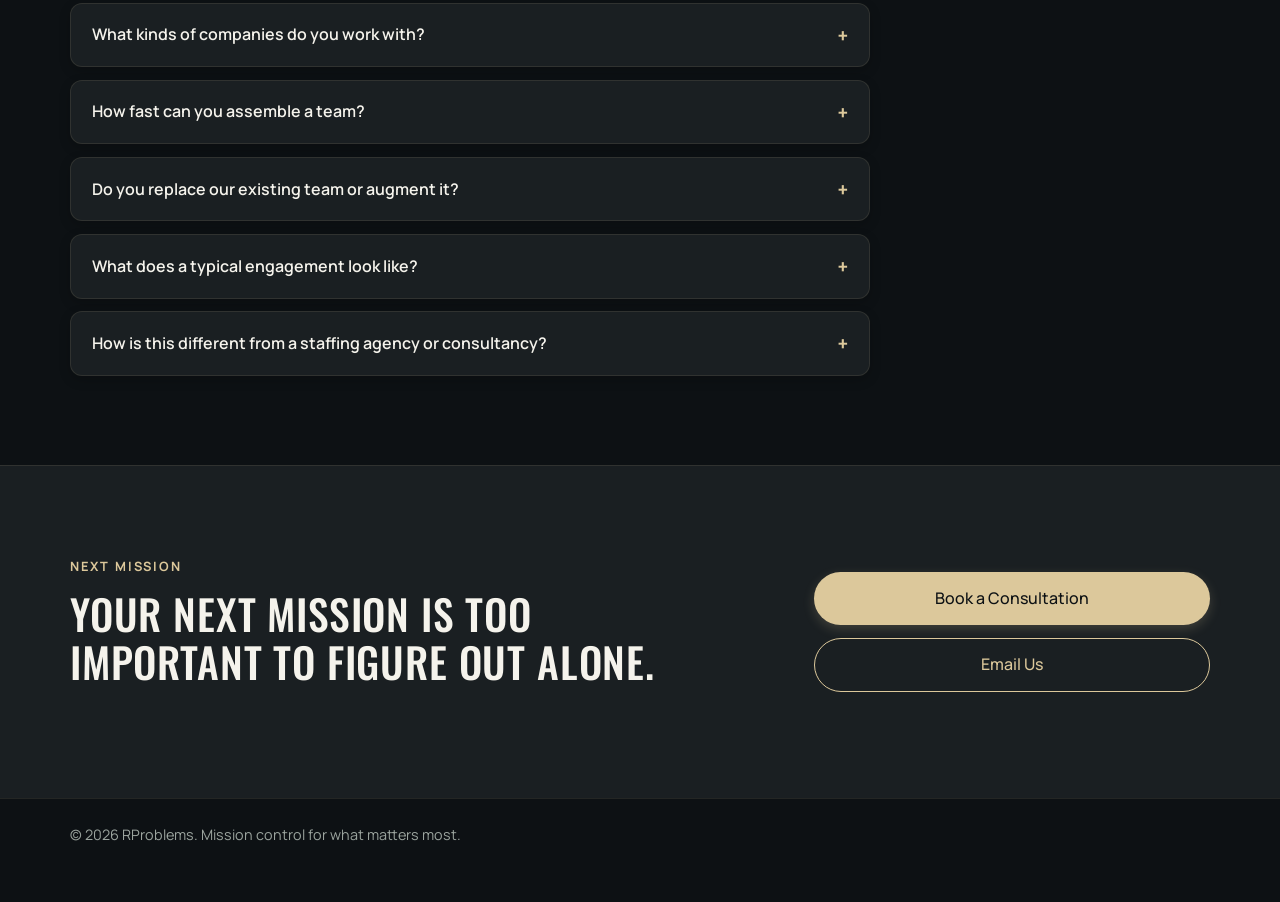
==== commit 2bf75e45: "Add four space career pages and jobs index" ====
--- a/index.html
+++ b/index.html
@@ -91,6 +91,7 @@
         </button>
         <nav class="site-nav" id="site-nav" aria-label="Primary">
           <a href="#missions">Missions</a>
+          <a href="jobs/">Jobs</a>
           <a href="#how-we-operate">How We Operate</a>
           <a href="#why-rproblems">Why Us</a>
           <a
@@ -195,6 +196,7 @@
           <p class="mission-outcome">
             A team built to win, assembled at the speed your mission demands.
           </p>
+          <a class="btn btn-secondary" href="jobs/">Explore Space Careers</a>
         </div>
       </section>
 
